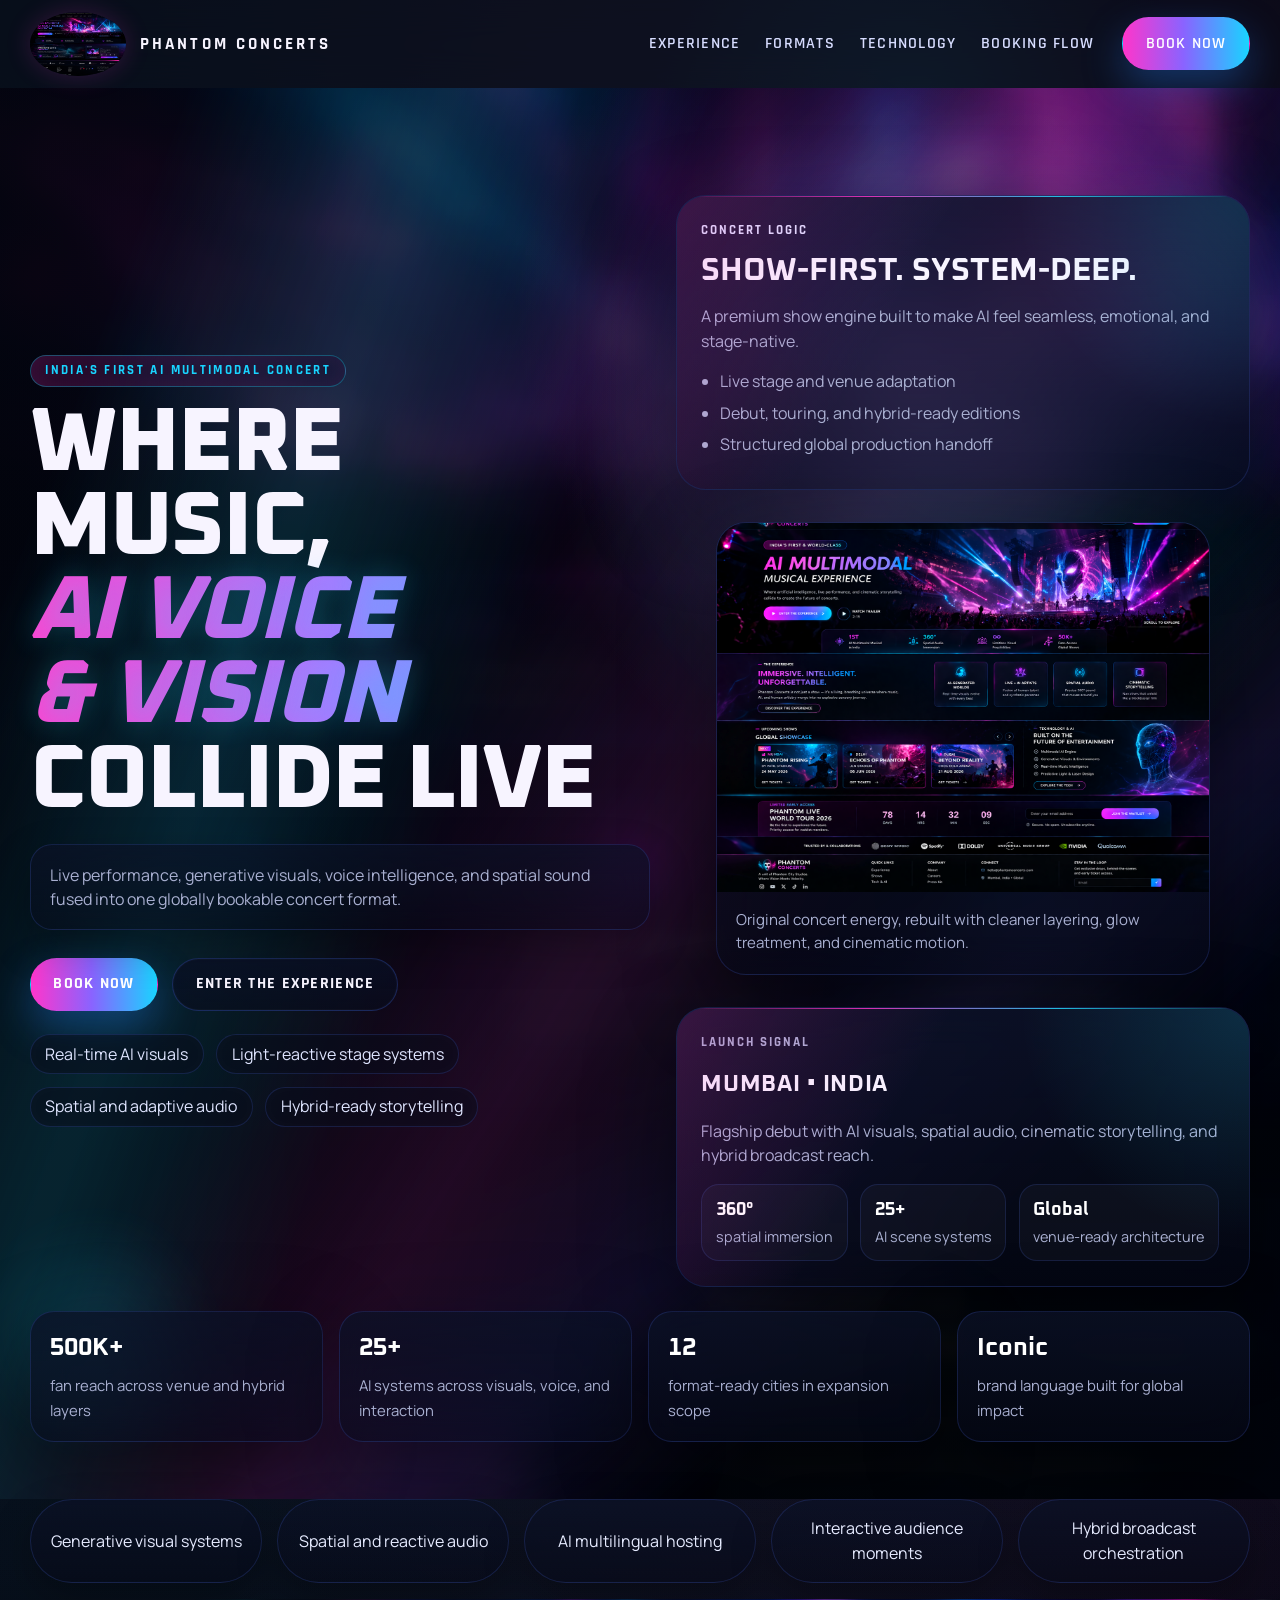
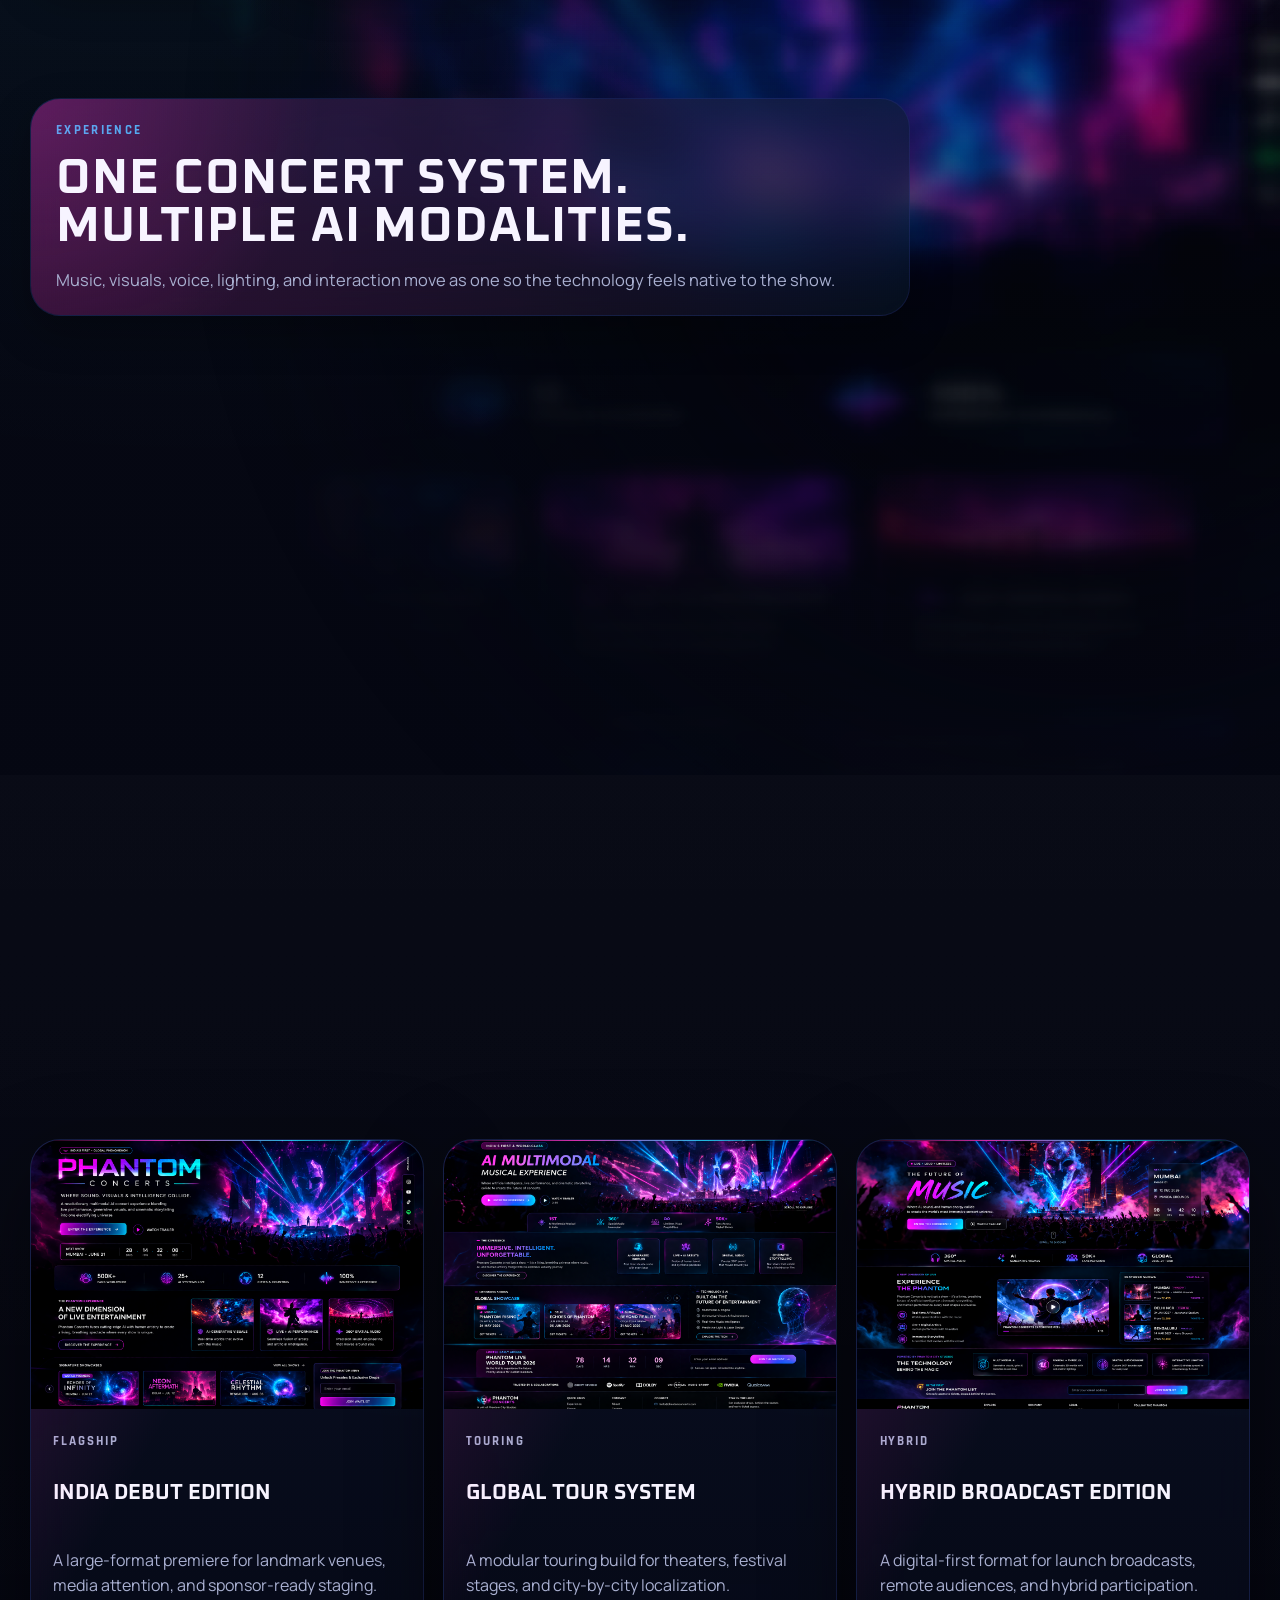
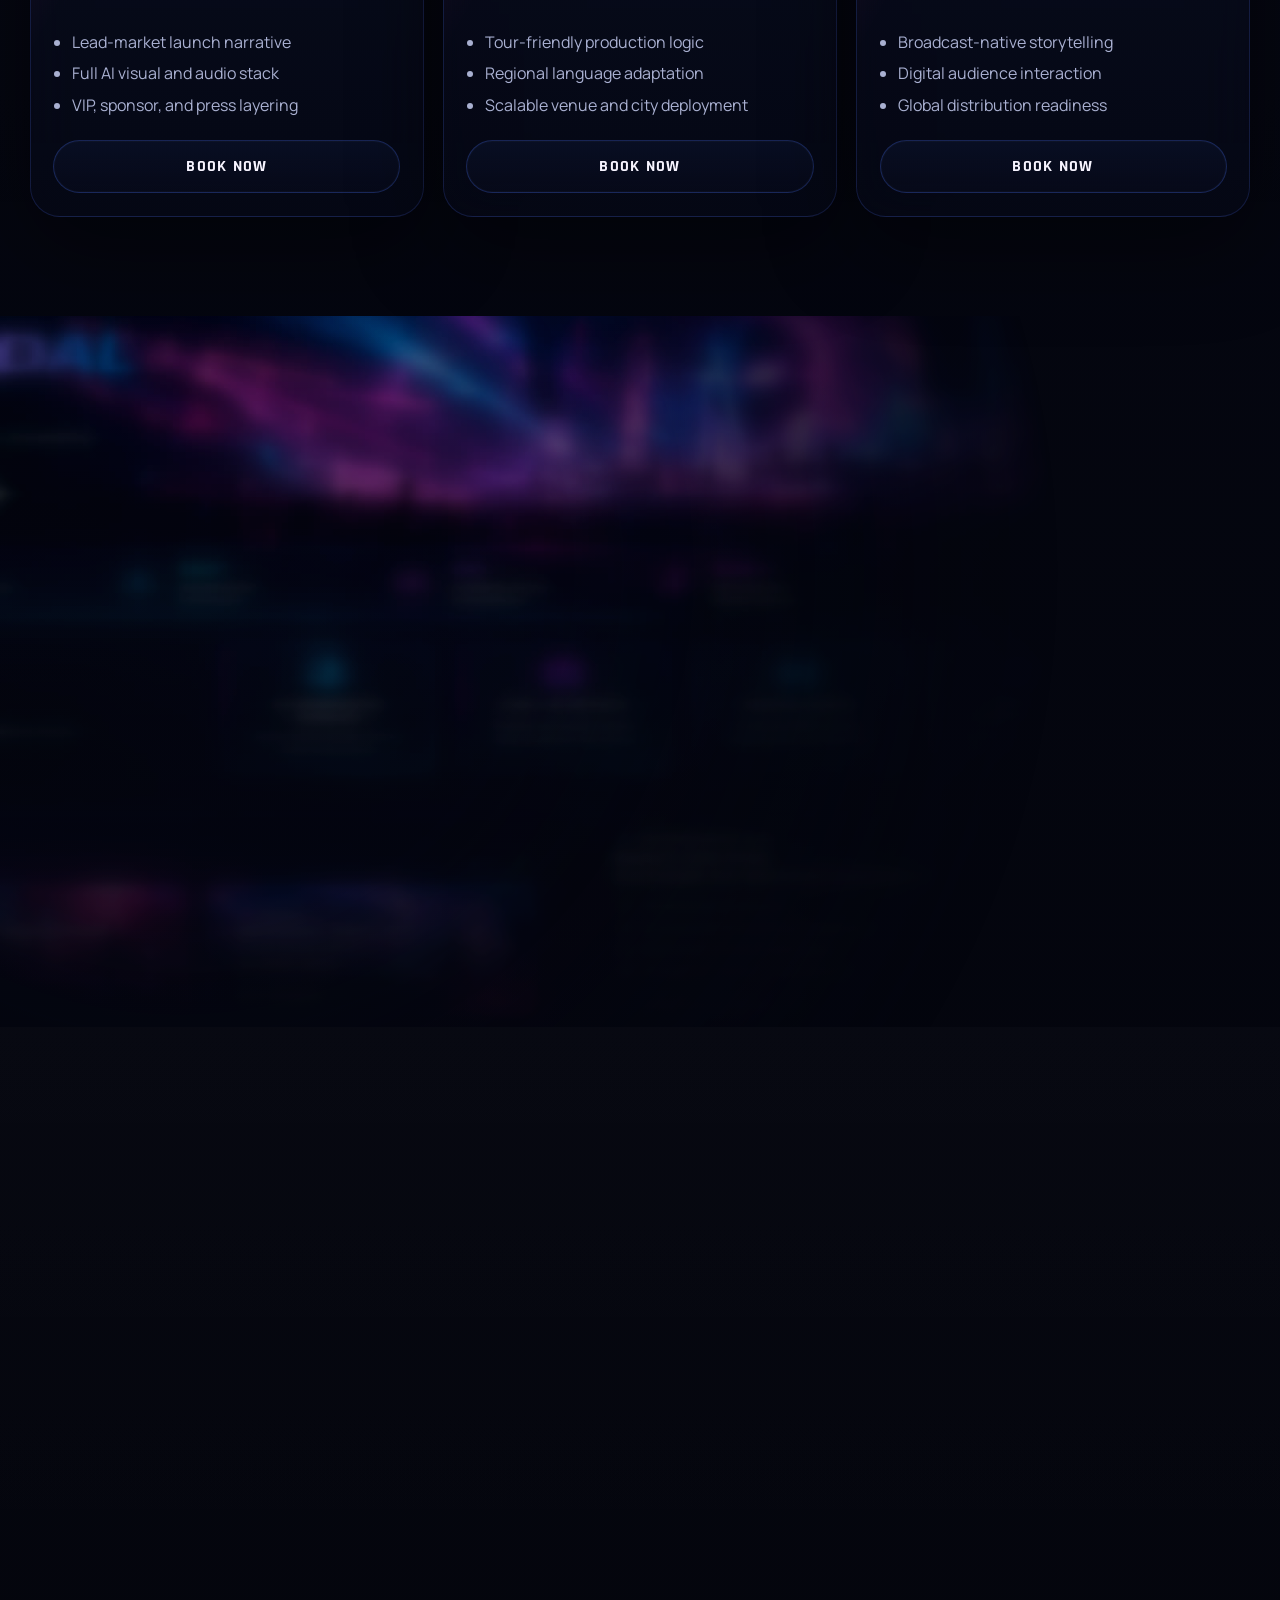
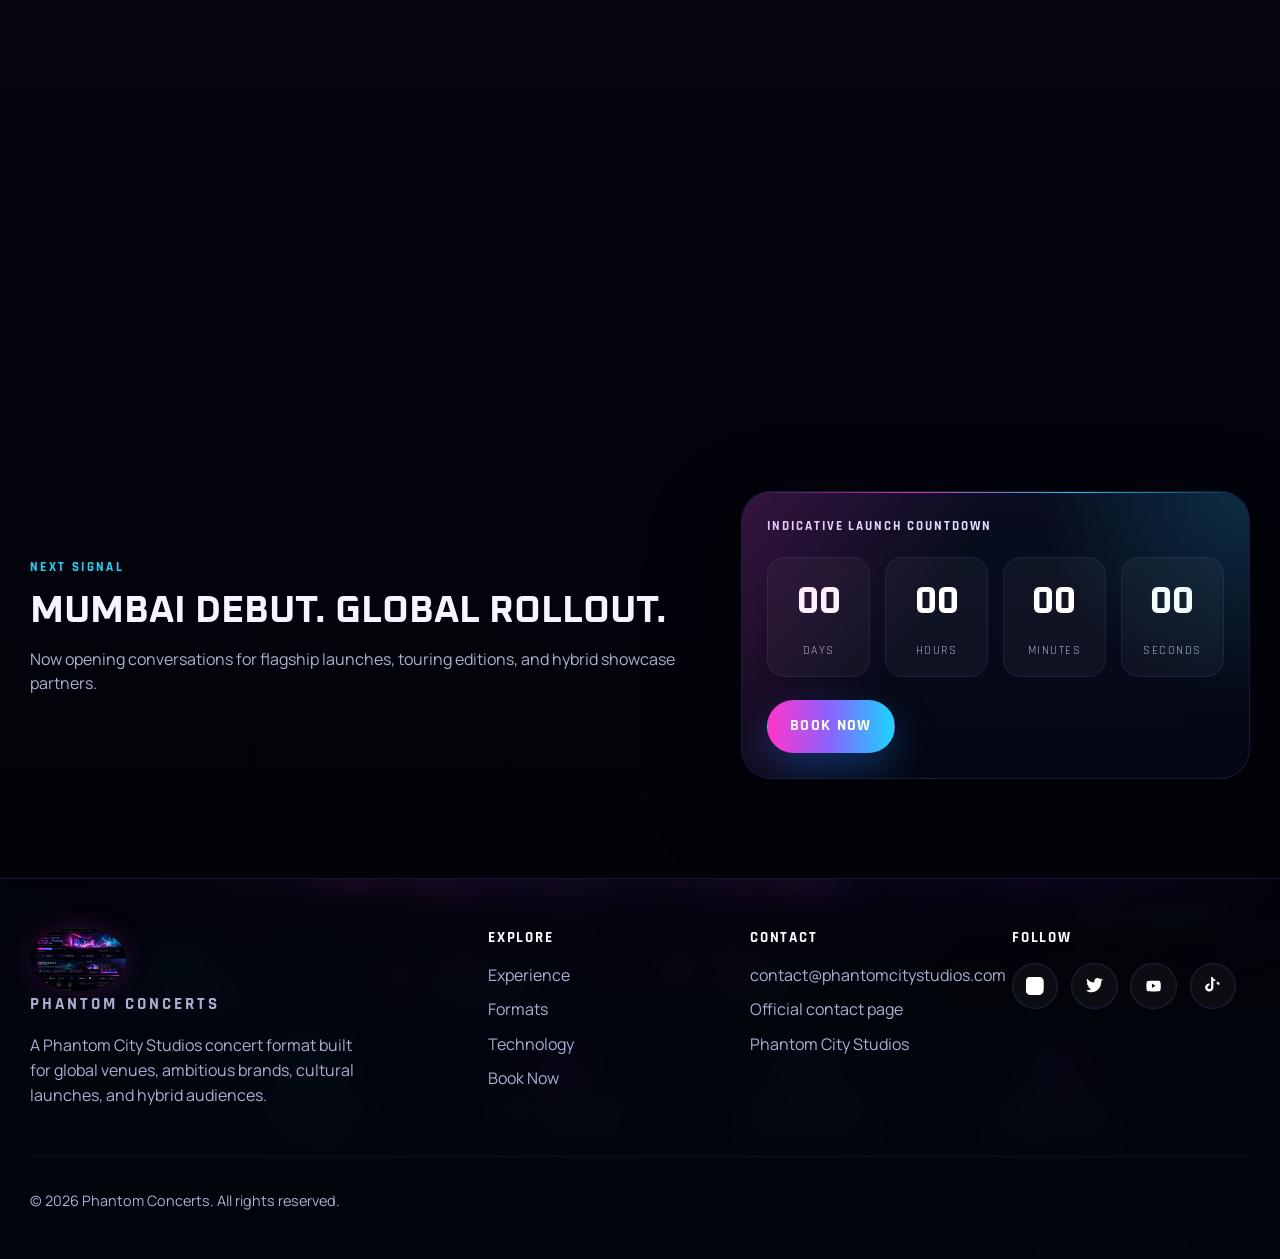
==== index.html @ 1fc1787e "Add files via upload" ====
<!DOCTYPE html>
<html lang="en">
  <head>
    <meta charset="UTF-8" />
    <meta http-equiv="X-UA-Compatible" content="IE=edge" />
    <meta name="viewport" content="width=device-width, initial-scale=1.0" />
    <title>Phantom Concerts | AI Multimodal Concert Experiences</title>
    <meta
      name="description"
      content="Book Phantom Concerts for AI multimodal music experiences that combine live performance, generative visuals, spatial sound, conversational AI, and global-ready production design."
    />
    <meta
      name="keywords"
      content="Phantom Concerts, AI concert, multimodal concert, immersive music experience, live AI performance, Phantom City Studios"
    />
    <meta name="theme-color" content="#070914" />
    <link rel="canonical" href="https://www.phantomconcerts.com/" />
    <meta property="og:type" content="website" />
    <meta property="og:url" content="https://www.phantomconcerts.com/" />
    <meta property="og:title" content="Phantom Concerts | AI Multimodal Concert Experiences" />
    <meta
      property="og:description"
      content="Entertainment-led AI concerts engineered across music, visuals, voice, interactivity, and global production systems."
    />
    <meta property="og:image" content="https://www.phantomconcerts.com/assets/hero-fallback.jpg" />
    <meta property="twitter:card" content="summary_large_image" />
    <meta property="twitter:url" content="https://www.phantomconcerts.com/" />
    <meta property="twitter:title" content="Phantom Concerts | AI Multimodal Concert Experiences" />
    <meta
      property="twitter:description"
      content="Build a Phantom Concert with a premium booking flow designed for venues, festivals, brands, and hybrid audiences."
    />
    <meta property="twitter:image" content="https://www.phantomconcerts.com/assets/hero-fallback.jpg" />
    <link rel="icon" type="image/png" href="assets/favicon.png" />
    <link rel="manifest" href="/manifest.json" />
    <link rel="preconnect" href="https://fonts.googleapis.com" />
    <link rel="preconnect" href="https://fonts.gstatic.com" crossorigin />
    <link
      href="https://fonts.googleapis.com/css2?family=Manrope:wght@400;500;600;700;800&amp;family=Oxanium:wght@400;600;700;800&amp;family=Rajdhani:wght@500;600;700&amp;display=swap"
      rel="stylesheet"
    />
    <link rel="stylesheet" href="styles.css" />
    <script type="application/ld+json">
      {
        "@context": "https://schema.org",
        "@graph": [
          {
            "@type": "Organization",
            "@id": "https://www.phantomconcerts.com/#organization",
            "name": "Phantom Concerts",
            "url": "https://www.phantomconcerts.com/",
            "logo": "https://www.phantomconcerts.com/assets/logo.png",
            "parentOrganization": {
              "@type": "Organization",
              "name": "Phantom City Studios",
              "url": "https://phantomcitystudios.com"
            },
            "contactPoint": {
              "@type": "ContactPoint",
              "contactType": "sales",
              "email": "contact@phantomcitystudios.com",
              "availableLanguage": ["English"]
            }
          },
          {
            "@type": "Service",
            "name": "Phantom Concerts Booking",
            "url": "https://www.phantomconcerts.com/booking.html",
            "provider": {
              "@id": "https://www.phantomconcerts.com/#organization"
            },
            "serviceType": "AI multimodal concert production",
            "areaServed": "Worldwide",
            "description": "Custom AI-powered concert productions combining live music, generative visuals, spatial audio, voice interfaces, audience interaction, and hybrid broadcast layers."
          }
        ]
      }
    </script>
  </head>
  <body class="page-home">
    <header class="site-header" id="site-header">
      <div class="container site-header-inner">
        <a class="brand" href="index.html" aria-label="Phantom Concerts home">
          <img src="assets/logo.png" alt="Phantom Concerts logo" />
          <span>Phantom Concerts</span>
        </a>
        <button class="nav-toggle" type="button" aria-expanded="false" aria-controls="site-nav" aria-label="Toggle navigation">
          <span></span>
          <span></span>
          <span></span>
        </button>
        <nav class="site-nav" id="site-nav" aria-label="Primary">
          <a href="#experience">Experience</a>
          <a href="#formats">Formats</a>
          <a href="#technology">Technology</a>
          <a href="#booking-flow">Booking Flow</a>
          <a href="booking.html" class="button primary nav-cta">Book Now</a>
        </nav>
      </div>
    </header>

    <main>
      <section class="hero-section">
        <div class="hero-backdrop"></div>
        <div class="hero-gridlines"></div>
        <div class="hero-rays"></div>
        <div class="hero-orb hero-orb-a"></div>
        <div class="hero-orb hero-orb-b"></div>
        <div class="container hero-grid">
          <div class="hero-copy" data-reveal>
            <p class="eyebrow eyebrow-pill">India's First AI Multimodal Concert</p>
            <h1 class="display-title">
              <span class="title-line">Where Music, </span>
              <span class="title-line gradient-line">AI Voice &amp; Vision</span>
              <span class="title-line">Collide Live</span>
            </h1>
            <p class="hero-lead">
              Live performance, generative visuals, voice intelligence, and spatial sound fused into one
              globally bookable concert format.
            </p>
            <div class="hero-actions">
              <a href="booking.html" class="button primary">Book Now</a>
              <a href="#experience" class="button secondary">Enter the Experience</a>
            </div>
            <div class="hero-signals" aria-label="Concert capabilities">
              <span class="signal-chip">Real-time AI visuals</span>
              <span class="signal-chip">Light-reactive stage systems</span>
              <span class="signal-chip">Spatial and adaptive audio</span>
              <span class="signal-chip">Hybrid-ready storytelling</span>
            </div>
          </div>

          <div class="hero-stage" data-reveal>
            <article class="spotlight-panel masked-panel">
              <p class="panel-label">Concert Logic</p>
              <h2>Show-first. System-deep.</h2>
              <p>
                A premium show engine built to make AI feel seamless, emotional, and stage-native.
              </p>
              <ul class="panel-list">
                <li>Live stage and venue adaptation</li>
                <li>Debut, touring, and hybrid-ready editions</li>
                <li>Structured global production handoff</li>
              </ul>
            </article>

            <div class="hero-stage-stack">
              <figure class="hero-media-card">
                <img src="assets/show2.jpg" alt="Phantom Concerts signature concert visual system" />
                <figcaption>
                  Original concert energy, rebuilt with cleaner layering, glow treatment, and cinematic
                  motion.
                </figcaption>
              </figure>

              <aside class="hero-next-card masked-panel">
                <p class="panel-label">Launch Signal</p>
                <h3>Mumbai • India</h3>
                <p>Flagship debut with AI visuals, spatial audio, cinematic storytelling, and hybrid broadcast reach.</p>
                <div class="mini-stats">
                  <div class="mini-stat">
                    <strong>360°</strong>
                    <span>spatial immersion</span>
                  </div>
                  <div class="mini-stat">
                    <strong>25+</strong>
                    <span>AI scene systems</span>
                  </div>
                  <div class="mini-stat">
                    <strong>Global</strong>
                    <span>venue-ready architecture</span>
                  </div>
                </div>
              </aside>
            </div>
          </div>
        </div>

        <div class="container hero-metric-band" data-reveal>
          <article class="metric-card">
            <strong>500K+</strong>
            <span>fan reach across venue and hybrid layers</span>
          </article>
          <article class="metric-card">
            <strong>25+</strong>
            <span>AI systems across visuals, voice, and interaction</span>
          </article>
          <article class="metric-card">
            <strong>12</strong>
            <span>format-ready cities in expansion scope</span>
          </article>
          <article class="metric-card">
            <strong>Iconic</strong>
            <span>brand language built for global impact</span>
          </article>
        </div>
      </section>

      <section class="signal-band" aria-label="Core capabilities">
        <div class="container signal-band-inner">
          <span>Generative visual systems</span>
          <span>Spatial and reactive audio</span>
          <span>AI multilingual hosting</span>
          <span>Interactive audience moments</span>
          <span>Hybrid broadcast orchestration</span>
        </div>
      </section>

      <section class="section" id="experience">
        <div class="container">
          <div class="section-heading" data-reveal>
            <p class="eyebrow">Experience</p>
            <h2>One concert system. Multiple AI modalities.</h2>
            <p>
              Music, visuals, voice, lighting, and interaction move as one so the technology feels native
              to the show.
            </p>
          </div>

          <div class="feature-grid">
            <article class="feature-card" data-reveal>
              <div class="feature-icon" aria-hidden="true">01</div>
              <h3>Multimodal Performance Engine</h3>
              <p>
                Music, motion, spoken interaction, visuals, and live cues operate as one performance
                system rather than disconnected effects.
              </p>
            </article>
            <article class="feature-card" data-reveal>
              <div class="feature-icon" aria-hidden="true">02</div>
              <h3>Responsive Visual Worlds</h3>
              <p>
                Generative scenes, camera layers, and lighting palettes evolve with tempo, mood, and
                narrative beats in real time.
              </p>
            </article>
            <article class="feature-card" data-reveal>
              <div class="feature-icon" aria-hidden="true">03</div>
              <h3>Audience Intelligence</h3>
              <p>
                Multilingual voice moments, reactive prompts, and participation mechanics create a more
                intimate connection with live and remote audiences.
              </p>
            </article>
            <article class="feature-card" data-reveal>
              <div class="feature-icon" aria-hidden="true">04</div>
              <h3>Global Delivery Design</h3>
              <p>
                The format is shaped for launch nights, touring runs, brand activations, hybrid streams,
                and venue-specific adaptation.
              </p>
            </article>
          </div>
        </div>
      </section>

      <section class="section section-tinted" id="formats">
        <div class="container">
          <div class="section-heading" data-reveal>
            <p class="eyebrow">Formats</p>
            <h2>Choose the format. Scale the impact.</h2>
            <p>
              Every format opens into a tailored booking build with the right scope, modules, and planning
              defaults.
            </p>
          </div>

          <div class="format-grid">
            <article class="format-card" data-reveal>
              <img src="assets/show1.jpg" alt="India debut concert format" />
              <div class="format-content">
                <p class="format-meta">Flagship</p>
                <h3>India Debut Edition</h3>
                <p>
                  A large-format premiere for landmark venues, media attention, and sponsor-ready staging.
                </p>
                <ul class="card-points">
                  <li>Lead-market launch narrative</li>
                  <li>Full AI visual and audio stack</li>
                  <li>VIP, sponsor, and press layering</li>
                </ul>
                <a
                  href="booking.html?experience=flagship-arena&amp;region=asia-pacific&amp;audience=5000-15000&amp;modules=visual-worlds,spatial-audio,live-broadcast"
                  class="button secondary"
                  >Book Now</a
                >
              </div>
            </article>

            <article class="format-card" data-reveal>
              <img src="assets/show2.jpg" alt="Global touring concert format" />
              <div class="format-content">
                <p class="format-meta">Touring</p>
                <h3>Global Tour System</h3>
                <p>
                  A modular touring build for theaters, festival stages, and city-by-city localization.
                </p>
                <ul class="card-points">
                  <li>Tour-friendly production logic</li>
                  <li>Regional language adaptation</li>
                  <li>Scalable venue and city deployment</li>
                </ul>
                <a
                  href="booking.html?experience=touring-theater&amp;region=multi-city-global&amp;audience=1000-5000&amp;language=multilingual&amp;modules=visual-worlds,ai-host,audience-interaction"
                  class="button secondary"
                  >Book Now</a
                >
              </div>
            </article>

            <article class="format-card" data-reveal>
              <img src="assets/show3.jpg" alt="Hybrid and virtual concert format" />
              <div class="format-content">
                <p class="format-meta">Hybrid</p>
                <h3>Hybrid Broadcast Edition</h3>
                <p>
                  A digital-first format for launch broadcasts, remote audiences, and hybrid participation.
                </p>
                <ul class="card-points">
                  <li>Broadcast-native storytelling</li>
                  <li>Digital audience interaction</li>
                  <li>Global distribution readiness</li>
                </ul>
                <a
                  href="booking.html?experience=hybrid-broadcast&amp;region=north-america&amp;audience=up-to-1000&amp;modules=live-broadcast,ai-host,audience-interaction"
                  class="button secondary"
                  >Book Now</a
                >
              </div>
            </article>
          </div>
        </div>
      </section>

      <section class="section" id="technology">
        <div class="container">
          <div class="section-heading" data-reveal>
            <p class="eyebrow">Technology</p>
            <h2>Built for spectacle. Engineered for delivery.</h2>
            <p>
              Visuals, spatial audio, voice, and broadcast control run inside one coordinated show stack.
            </p>
          </div>

          <div class="tech-grid">
            <article class="tech-card" data-reveal>
              <h3>Generative Visual Layer</h3>
              <p>
                Image and motion systems create scene evolution, reactive moments, and visual transitions
                that stay musically coherent in real time.
              </p>
            </article>
            <article class="tech-card" data-reveal>
              <h3>Spatial Audio Direction</h3>
              <p>
                Sound is treated as architecture, placing impact, intimacy, and momentum with deliberate
                control across the venue.
              </p>
            </article>
            <article class="tech-card" data-reveal>
              <h3>Voice and Language Systems</h3>
              <p>
                AI voice layers support multilingual hosting, narrative transitions, and interactive
                moments without breaking the concert tone.
              </p>
            </article>
            <article class="tech-card" data-reveal>
              <h3>Hybrid Broadcast Control</h3>
              <p>
                Streaming, camera logic, digital audience scenes, and remote storytelling can be added as a
                first-class part of the show.
              </p>
            </article>
          </div>
        </div>
      </section>

      <section class="section section-tinted" id="booking-flow">
        <div class="container">
          <div class="section-heading" data-reveal>
            <p class="eyebrow">Booking Flow</p>
            <h2>A real build-and-brief booking flow.</h2>
            <p>
              Configure the concert, generate a scoped brief, and route it into official intake.
            </p>
          </div>

          <div class="flow-grid">
            <article class="flow-card" data-reveal>
              <span>01</span>
              <h3>Configure the concert</h3>
              <p>Select format, audience scale, AI layers, language, region, and operational modules.</p>
            </article>
            <article class="flow-card" data-reveal>
              <span>02</span>
              <h3>Generate a structured brief</h3>
              <p>The configurator produces a clean scope summary with investment guidance and deliverables.</p>
            </article>
            <article class="flow-card" data-reveal>
              <span>03</span>
              <h3>Route through official intake</h3>
              <p>Send the brief by email and continue directly to Phantom City Studios for formal discovery.</p>
            </article>
            <article class="flow-card" data-reveal>
              <span>04</span>
              <h3>Align venue and commerce ops</h3>
              <p>Ticketing, payment, and venue-side systems are then set around the actual event stack.</p>
            </article>
          </div>

          <div class="cta-band" data-reveal>
            <div>
              <p class="eyebrow">Build Your Brief</p>
              <h3>Build the concert like a flagship machine.</h3>
              <p>
                Set the format, review the scope, and hand it off cleanly.
              </p>
            </div>
            <a href="booking.html" class="button primary">Book Now</a>
          </div>
        </div>
      </section>

      <section class="section launch-window">
        <div class="container launch-grid">
          <div class="launch-copy" data-reveal>
            <p class="eyebrow">Next Signal</p>
            <h2>Mumbai debut. Global rollout.</h2>
            <p>
              Now opening conversations for flagship launches, touring editions, and hybrid showcase partners.
            </p>
          </div>
          <div class="countdown-card" data-reveal>
            <p class="panel-label">Indicative launch countdown</p>
            <div class="countdown" data-countdown-target="2026-09-12T20:00:00+05:30" aria-live="polite">
              <div class="countdown-item">
                <span data-countdown-value="days">00</span>
                <small>Days</small>
              </div>
              <div class="countdown-item">
                <span data-countdown-value="hours">00</span>
                <small>Hours</small>
              </div>
              <div class="countdown-item">
                <span data-countdown-value="minutes">00</span>
                <small>Minutes</small>
              </div>
              <div class="countdown-item">
                <span data-countdown-value="seconds">00</span>
                <small>Seconds</small>
              </div>
            </div>
            <a href="booking.html?experience=flagship-arena" class="button primary">Book Now</a>
          </div>
        </div>
      </section>
    </main>

    <footer class="site-footer">
      <div class="container footer-grid">
        <div>
          <a class="brand brand-footer" href="index.html">
            <img src="assets/logo.png" alt="Phantom Concerts logo" />
            <span>Phantom Concerts</span>
          </a>
          <p class="footer-copy">
            A Phantom City Studios concert format built for global venues, ambitious brands, cultural
            launches, and hybrid audiences.
          </p>
        </div>

        <div>
          <p class="footer-title">Explore</p>
          <a href="#experience">Experience</a>
          <a href="#formats">Formats</a>
          <a href="#technology">Technology</a>
          <a href="booking.html">Book Now</a>
        </div>

        <div>
          <p class="footer-title">Contact</p>
          <a href="mailto:contact@phantomcitystudios.com">contact@phantomcitystudios.com</a>
          <a href="https://phantomcitystudios.com/contact" target="_blank" rel="noreferrer"
            >Official contact page</a
          >
          <a href="https://phantomcitystudios.com" target="_blank" rel="noreferrer">Phantom City Studios</a>
        </div>

        <div>
          <p class="footer-title">Follow</p>
          <div class="social-links">
            <a href="https://www.instagram.com/phantomconcerts" aria-label="Instagram">
              <img src="assets/instagram.svg" alt="Instagram" />
            </a>
            <a href="https://twitter.com/phantomconcerts" aria-label="Twitter">
              <img src="assets/twitter.svg" alt="Twitter" />
            </a>
            <a href="https://youtube.com/@phantomconcerts" aria-label="YouTube">
              <img src="assets/youtube.svg" alt="YouTube" />
            </a>
            <a href="https://www.tiktok.com/@phantomconcerts" aria-label="TikTok">
              <img src="assets/tiktok.svg" alt="TikTok" />
            </a>
          </div>
        </div>
      </div>

      <div class="container footer-bottom">
        <p>© <span data-current-year>2026</span> Phantom Concerts. All rights reserved.</p>
      </div>
    </footer>

    <script src="main.js"></script>
  </body>
</html>
---- styles.css ----
:root {
  --bg: #050712;
  --bg-soft: #090d1d;
  --bg-deep: #020309;
  --panel: rgba(8, 12, 28, 0.72);
  --panel-strong: rgba(11, 17, 38, 0.92);
  --panel-soft: rgba(255, 255, 255, 0.04);
  --line: rgba(72, 127, 255, 0.22);
  --line-strong: rgba(36, 216, 255, 0.54);
  --line-pink: rgba(255, 65, 214, 0.42);
  --text: #f7f4ff;
  --muted: #a9b0d1;
  --pink: #ff35cb;
  --pink-strong: #ff1fd0;
  --violet: #8a63ff;
  --cyan: #19d4ff;
  --cyan-strong: #00b8ff;
  --shadow: 0 30px 90px rgba(0, 0, 0, 0.45);
  --shadow-soft: 0 16px 42px rgba(0, 0, 0, 0.28);
  --radius-lg: 30px;
  --radius-md: 22px;
  --radius-sm: 16px;
  --content-width: 1220px;
  --transition: 220ms ease;
  --pointer-x: 72%;
  --pointer-y: 12%;
}

*,
*::before,
*::after {
  box-sizing: border-box;
}

html {
  scroll-behavior: smooth;
}

body {
  margin: 0;
  min-width: 320px;
  font-family: "Manrope", sans-serif;
  color: var(--text);
  background:
    radial-gradient(circle at 16% 8%, rgba(36, 216, 255, 0.12), transparent 28%),
    radial-gradient(circle at 86% 10%, rgba(255, 53, 203, 0.12), transparent 24%),
    linear-gradient(180deg, #070914 0%, #050712 42%, #020309 100%);
  line-height: 1.55;
  overflow-x: hidden;
  position: relative;
}

body::before,
body::after {
  content: "";
  position: fixed;
  inset: 0;
  pointer-events: none;
  z-index: -2;
}

body::before {
  background:
    radial-gradient(circle at var(--pointer-x) var(--pointer-y), rgba(36, 216, 255, 0.15), transparent 22%),
    radial-gradient(circle at calc(var(--pointer-x) - 18%) calc(var(--pointer-y) + 24%), rgba(255, 53, 203, 0.11), transparent 20%);
  transition: background-position 160ms linear;
}

body::after {
  background:
    linear-gradient(120deg, transparent 25%, rgba(36, 216, 255, 0.06) 42%, transparent 58%),
    linear-gradient(-125deg, transparent 18%, rgba(255, 53, 203, 0.05) 40%, transparent 60%);
  opacity: 0.45;
  mix-blend-mode: screen;
}

img {
  display: block;
  max-width: 100%;
  height: auto;
}

a {
  color: inherit;
  text-decoration: none;
}

button,
input,
select,
textarea {
  font: inherit;
}

button {
  cursor: pointer;
}

.container {
  width: min(calc(100% - 2rem), var(--content-width));
  margin: 0 auto;
}

.eyebrow,
.panel-label,
.format-meta,
.button,
.site-nav a,
.footer-title,
.field-label span,
.config-group legend,
.summary-chip,
.option-topline,
.countdown-item small {
  font-family: "Rajdhani", sans-serif;
}

.eyebrow {
  margin: 0 0 0.9rem;
  color: var(--cyan);
  text-transform: uppercase;
  letter-spacing: 0.18em;
  font-size: 0.82rem;
  font-weight: 700;
}

.eyebrow-pill {
  display: inline-flex;
  align-items: center;
  min-height: 2rem;
  padding: 0.28rem 0.9rem;
  border: 1px solid rgba(36, 216, 255, 0.32);
  border-radius: 999px;
  background: linear-gradient(90deg, rgba(255, 53, 203, 0.14), rgba(12, 18, 43, 0.58));
  box-shadow: inset 0 0 24px rgba(255, 53, 203, 0.1);
}

.panel-label,
.format-meta {
  margin: 0 0 0.85rem;
  color: #dde2ff;
  font-size: 0.82rem;
  font-weight: 700;
  letter-spacing: 0.15em;
  text-transform: uppercase;
}

.section {
  position: relative;
  isolation: isolate;
  padding: 6.2rem 0;
}

.section::before {
  content: "";
  position: absolute;
  inset: 0;
  pointer-events: none;
  opacity: 0;
  transition: opacity var(--transition);
  z-index: -1;
}

#experience::before {
  opacity: 0.68;
  background:
    linear-gradient(180deg, rgba(5, 7, 18, 0.16), rgba(5, 7, 18, 0.9)),
    url("assets/ambient/experience-aura.jpg") center/cover no-repeat;
  -webkit-mask-image: radial-gradient(circle at 85% 18%, black 0%, black 28%, transparent 72%);
  mask-image: radial-gradient(circle at 85% 18%, black 0%, black 28%, transparent 72%);
}

#technology::before {
  opacity: 0.72;
  background:
    linear-gradient(180deg, rgba(5, 7, 18, 0.24), rgba(5, 7, 18, 0.92)),
    url("assets/ambient/technology-aura.jpg") center/cover no-repeat;
  -webkit-mask-image: radial-gradient(circle at 14% 36%, black 0%, black 30%, transparent 74%);
  mask-image: radial-gradient(circle at 14% 36%, black 0%, black 30%, transparent 74%);
}

.section-tinted {
  background: linear-gradient(180deg, rgba(255, 255, 255, 0.02), rgba(255, 255, 255, 0));
}

.section-heading {
  position: relative;
  max-width: 880px;
  margin-bottom: 2.9rem;
  padding: 1.4rem 1.55rem;
  border: 1px solid rgba(84, 117, 255, 0.16);
  border-radius: var(--radius-lg);
  background: linear-gradient(180deg, rgba(12, 18, 43, 0.68), rgba(7, 11, 26, 0.38));
  backdrop-filter: blur(22px);
  box-shadow: var(--shadow-soft);
  overflow: hidden;
}

.section-heading::before {
  content: "";
  position: absolute;
  inset: 0;
  background:
    radial-gradient(circle at 0% 0%, rgba(255, 53, 203, 0.22), transparent 32%),
    linear-gradient(90deg, rgba(255, 53, 203, 0.16), rgba(36, 216, 255, 0.04));
  pointer-events: none;
}

.section-heading h2,
.display-title,
.spotlight-panel h2,
.hero-next-card h3,
.feature-card h3,
.format-content h3,
.tech-card h3,
.flow-card h3,
.cta-band h3,
.launch-copy h2,
.builder-card h2,
.summary-card h2,
.booking-note-banner h2 {
  font-family: "Oxanium", sans-serif;
}

.section-heading h2 {
  position: relative;
  margin: 0 0 1rem;
  text-transform: uppercase;
  letter-spacing: 0.02em;
  font-size: clamp(2rem, 3.8vw, 3.55rem);
  line-height: 0.98;
}

.section-heading p:last-child {
  position: relative;
  margin: 0;
  color: var(--muted);
  font-size: 1.03rem;
}

.display-title {
  margin: 0;
  font-size: clamp(3.2rem, 7vw, 6.15rem);
  font-weight: 800;
  line-height: 0.94;
  letter-spacing: -0.02em;
  text-transform: uppercase;
  text-wrap: balance;
  overflow: visible;
}

.title-line {
  display: block;
  padding-right: 0.14em;
}

.gradient-line {
  background: linear-gradient(90deg, #ff42d2 2%, #ae75ff 48%, #19d4ff 100%);
  -webkit-background-clip: text;
  background-clip: text;
  color: transparent;
  font-style: italic;
  text-shadow: 0 0 28px rgba(36, 216, 255, 0.24);
}

.button {
  display: inline-flex;
  align-items: center;
  justify-content: center;
  gap: 0.5rem;
  min-height: 3.15rem;
  padding: 0.82rem 1.4rem;
  border: 1px solid transparent;
  border-radius: 999px;
  font-size: 1rem;
  font-weight: 700;
  letter-spacing: 0.08em;
  text-transform: uppercase;
  transition:
    transform var(--transition),
    border-color var(--transition),
    box-shadow var(--transition),
    background var(--transition),
    color var(--transition);
}

.button:hover,
.button:focus-visible {
  transform: translateY(-1px);
}

.button:focus-visible,
.nav-toggle:focus-visible,
.summary-action.text-link-button:focus-visible,
.field:focus-visible,
.option-card input:focus-visible + .option-shell,
.contact-link:focus-visible,
.site-nav a:focus-visible {
  outline: 2px solid var(--cyan);
  outline-offset: 3px;
}

.button.primary {
  color: #fff;
  background: linear-gradient(90deg, var(--pink) 0%, var(--violet) 48%, var(--cyan) 100%);
  box-shadow: 0 16px 40px rgba(34, 133, 255, 0.34);
}

.button.primary:hover,
.button.primary:focus-visible {
  box-shadow: 0 22px 54px rgba(34, 133, 255, 0.4);
}

.button.secondary,
.button.ghost {
  color: var(--text);
  background: linear-gradient(180deg, rgba(10, 16, 38, 0.82), rgba(8, 12, 28, 0.64));
  border-color: rgba(76, 116, 255, 0.26);
  box-shadow: inset 0 0 0 1px rgba(255, 255, 255, 0.02);
}

.button.secondary:hover,
.button.ghost:hover,
.button.secondary:focus-visible,
.button.ghost:focus-visible {
  border-color: rgba(36, 216, 255, 0.42);
}

.text-link,
.contact-link,
.summary-action.text-link-button {
  color: var(--cyan);
  font-weight: 700;
}

.summary-action.text-link-button {
  padding: 0;
  border: 0;
  background: transparent;
}

.site-header {
  position: sticky;
  top: 0;
  z-index: 30;
  backdrop-filter: blur(18px);
  background: rgba(5, 7, 18, 0.6);
  border-bottom: 1px solid transparent;
  transition:
    background var(--transition),
    border-color var(--transition),
    box-shadow var(--transition);
}

.site-header.is-scrolled {
  background: rgba(5, 7, 18, 0.92);
  border-color: rgba(84, 117, 255, 0.18);
  box-shadow: 0 18px 36px rgba(0, 0, 0, 0.18);
}

.site-header-inner {
  display: flex;
  align-items: center;
  justify-content: space-between;
  gap: 1.5rem;
  min-height: 5.45rem;
}

.brand {
  display: inline-flex;
  align-items: center;
  gap: 0.9rem;
}

.brand img {
  width: 6rem;
  height: 4rem;
  object-fit: fill;
  border-radius: 50%;
  box-shadow: 0 0 26px rgba(255, 53, 203, 0.18);
}

.brand span {
  font-family: "Rajdhani", sans-serif;
  font-size: 1.05rem;
  font-weight: 700;
  text-transform: uppercase;
  letter-spacing: 0.18em;
}

.site-nav {
  display: flex;
  align-items: center;
  gap: 1.55rem;
}

.site-nav a {
  color: #d7ddff;
  font-size: 0.98rem;
  font-weight: 600;
  letter-spacing: 0.08em;
  text-transform: uppercase;
  transition: color var(--transition), text-shadow var(--transition);
}

.site-nav a:hover {
  color: #fff;
  text-shadow: 0 0 18px rgba(36, 216, 255, 0.35);
}

.nav-cta {
  margin-left: 0.2rem;
}

.nav-toggle {
  display: none;
  align-items: center;
  justify-content: center;
  flex-direction: column;
  gap: 0.26rem;
  width: 2.9rem;
  height: 2.9rem;
  border: 1px solid rgba(84, 117, 255, 0.24);
  border-radius: 50%;
  background: rgba(11, 17, 38, 0.68);
  color: var(--text);
}

.nav-toggle span {
  width: 1rem;
  height: 2px;
  border-radius: 999px;
  background: currentColor;
  transition: transform var(--transition), opacity var(--transition);
}

.nav-toggle.is-open span:nth-child(1) {
  transform: translateY(6px) rotate(45deg);
}

.nav-toggle.is-open span:nth-child(2) {
  opacity: 0;
}

.nav-toggle.is-open span:nth-child(3) {
  transform: translateY(-6px) rotate(-45deg);
}

.hero-section,
.booking-hero {
  position: relative;
  overflow: hidden;
  isolation: isolate;
}

.hero-section {
  padding: 6.7rem 0 3.6rem;
}

.booking-hero {
  padding: 5.8rem 0 2.35rem;
}

.hero-backdrop,
.hero-gridlines,
.hero-rays {
  position: absolute;
  inset: 0;
  pointer-events: none;
}

.hero-backdrop {
  z-index: -4;
  background:
    linear-gradient(90deg, rgba(4, 6, 16, 0.96) 0%, rgba(4, 6, 16, 0.7) 38%, rgba(4, 6, 16, 0.46) 100%),
    url("assets/ambient/hero-aura.jpg") center/cover no-repeat;
  filter: saturate(1.2) brightness(0.82);
  transform: scale(1.06);
}

.booking-backdrop {
  background:
    linear-gradient(90deg, rgba(4, 6, 16, 0.92) 0%, rgba(4, 6, 16, 0.68) 42%, rgba(4, 6, 16, 0.48) 100%),
    url("assets/ambient/booking-aura.jpg") center/cover no-repeat;
}

.hero-backdrop::after,
.booking-backdrop::after {
  content: "";
  position: absolute;
  inset: 0;
  background:
    radial-gradient(circle at 72% 28%, rgba(36, 216, 255, 0.23), transparent 26%),
    radial-gradient(circle at 68% 18%, rgba(255, 53, 203, 0.24), transparent 24%),
    linear-gradient(180deg, rgba(2, 4, 10, 0.14), rgba(2, 4, 10, 0.72));
}

.hero-gridlines {
  z-index: -3;
  background-image:
    linear-gradient(rgba(255, 255, 255, 0.04) 1px, transparent 1px),
    linear-gradient(90deg, rgba(255, 255, 255, 0.04) 1px, transparent 1px);
  background-size: 120px 120px;
  opacity: 0.13;
  -webkit-mask-image: linear-gradient(180deg, rgba(0, 0, 0, 0.7), transparent 88%);
  mask-image: linear-gradient(180deg, rgba(0, 0, 0, 0.7), transparent 88%);
}

.hero-rays {
  z-index: -2;
  mix-blend-mode: screen;
}

.hero-rays::before,
.hero-rays::after {
  content: "";
  position: absolute;
  inset: -12%;
  opacity: 0.7;
}

.hero-rays::before {
  background:
    linear-gradient(110deg, transparent 18%, rgba(36, 216, 255, 0.22) 30%, transparent 42%),
    linear-gradient(122deg, transparent 40%, rgba(255, 53, 203, 0.18) 52%, transparent 62%),
    linear-gradient(138deg, transparent 58%, rgba(117, 84, 255, 0.18) 66%, transparent 74%);
  filter: blur(10px);
  animation: raySweep 16s linear infinite alternate;
}

.hero-rays::after {
  background:
    radial-gradient(circle at 72% 28%, rgba(36, 216, 255, 0.12), transparent 24%),
    radial-gradient(circle at 75% 18%, rgba(255, 53, 203, 0.14), transparent 18%);
  filter: blur(48px);
  animation: auraPulse 10s ease-in-out infinite;
}

.hero-orb {
  position: absolute;
  border-radius: 50%;
  filter: blur(18px);
  opacity: 0.85;
  pointer-events: none;
  z-index: -1;
}

.hero-orb-a {
  width: 18rem;
  height: 18rem;
  top: 4.2rem;
  right: -2rem;
  background: radial-gradient(circle, rgba(255, 53, 203, 0.24), transparent 65%);
}

.hero-orb-b {
  width: 16rem;
  height: 16rem;
  bottom: 2.4rem;
  left: -2rem;
  background: radial-gradient(circle, rgba(36, 216, 255, 0.2), transparent 65%);
}

.hero-grid,
.booking-hero-grid,
.launch-grid,
.booking-shell,
.footer-grid,
.cta-band {
  display: grid;
  gap: 1.45rem;
}

.hero-grid {
  position: relative;
  grid-template-columns: minmax(0, 1.04fr) minmax(0, 0.96fr);
  align-items: center;
}

.booking-hero-grid {
  position: relative;
  grid-template-columns: minmax(0, 1fr) minmax(20rem, 0.76fr);
  align-items: center;
}

.hero-copy,
.booking-hero-copy {
  position: relative;
  z-index: 1;
}

.hero-copy {
  max-width: 48rem;
}

.booking-display-title {
  max-width: 12ch;
}

.hero-lead,
.booking-hero-copy p:last-of-type {
  max-width: 62ch;
  margin: 1.35rem 0 0;
  padding: 1.08rem 1.18rem;
  border: 1px solid rgba(84, 117, 255, 0.18);
  border-radius: 22px;
  background: linear-gradient(180deg, rgba(11, 17, 38, 0.68), rgba(6, 9, 24, 0.46));
  backdrop-filter: blur(18px);
  color: var(--muted);
  box-shadow: var(--shadow-soft);
}

.hero-actions,
.summary-actions {
  display: flex;
  flex-wrap: wrap;
  gap: 0.9rem;
  margin-top: 1.7rem;
}

.hero-signals,
.summary-chips,
.summary-link-row,
.mini-stats {
  display: flex;
  flex-wrap: wrap;
  gap: 0.78rem;
}

.hero-signals {
  margin-top: 1.45rem;
}

.signal-chip,
.summary-chip {
  display: inline-flex;
  align-items: center;
  min-height: 2.25rem;
  padding: 0.42rem 0.9rem;
  border: 1px solid rgba(84, 117, 255, 0.18);
  border-radius: 999px;
  background: rgba(9, 12, 27, 0.54);
  color: #dfe5ff;
  box-shadow: inset 0 0 18px rgba(255, 255, 255, 0.02);
}

.hero-stage {
  display: grid;
  gap: 1rem;
}

.hero-stage-stack {
  display: grid;
  gap: 1rem;
}

.masked-panel,
.spotlight-panel,
.hero-media-card,
.hero-next-card,
.metric-card,
.feature-card,
.format-card,
.tech-card,
.flow-card,
.countdown-card,
.builder-card,
.summary-card,
.booking-note-banner,
.booking-hero-note {
  position: relative;
  overflow: hidden;
  border: 1px solid rgba(84, 117, 255, 0.18);
  background: linear-gradient(180deg, rgba(11, 17, 38, 0.78), rgba(6, 9, 24, 0.58));
  backdrop-filter: blur(24px);
  box-shadow: var(--shadow);
}

.masked-panel::before,
.feature-card::before,
.format-card::before,
.tech-card::before,
.flow-card::before,
.builder-card::before,
.summary-card::before,
.booking-note-banner::before,
.booking-hero-note::before,
.countdown-card::before {
  content: "";
  position: absolute;
  inset: 0;
  background:
    linear-gradient(120deg, rgba(255, 53, 203, 0.18), transparent 38%),
    radial-gradient(circle at 100% 0%, rgba(36, 216, 255, 0.16), transparent 36%);
  pointer-events: none;
}

.masked-panel::after,
.feature-card::after,
.format-card::after,
.tech-card::after,
.flow-card::after,
.builder-card::after,
.summary-card::after,
.booking-note-banner::after,
.booking-hero-note::after,
.countdown-card::after {
  content: "";
  position: absolute;
  inset: 0 auto auto 0;
  width: 100%;
  height: 1px;
  background: linear-gradient(90deg, transparent, rgba(255, 53, 203, 0.9), rgba(36, 216, 255, 0.92), transparent);
  pointer-events: none;
  opacity: 0.92;
}

.spotlight-panel,
.hero-next-card,
.countdown-card,
.summary-card,
.booking-note-banner,
.booking-hero-note {
  border-radius: var(--radius-lg);
  padding: 1.55rem;
}

.spotlight-panel h2 {
  margin: 0 0 0.85rem;
  font-size: clamp(1.6rem, 2.5vw, 2.45rem);
  line-height: 1.02;
  text-transform: uppercase;
}

.spotlight-panel p:last-of-type,
.hero-next-card p,
.feature-card p,
.format-content p,
.tech-card p,
.flow-card p,
.summary-card p,
.builder-card p,
.booking-note-banner p,
.booking-hero-note p {
  color: var(--muted);
}

.panel-list,
.card-points {
  margin: 1rem 0 0;
  padding-left: 1.15rem;
  color: var(--muted);
}

.panel-list li,
.card-points li {
  margin-bottom: 0.42rem;
}

.hero-media-card {
  border-radius: var(--radius-lg);
}

.hero-media-card img {
  width: 100%;
  aspect-ratio: 4 / 3;
  object-fit: cover;
  filter: saturate(1.12) contrast(1.02);
}

.hero-media-card figcaption {
  padding: 1rem 1.2rem 1.2rem;
  color: var(--muted);
  font-size: 0.94rem;
}

.hero-next-card h3 {
  margin: 0 0 0.65rem;
  font-size: 1.45rem;
  text-transform: uppercase;
  letter-spacing: 0.03em;
}

.mini-stat {
  display: grid;
  gap: 0.08rem;
  min-width: 8rem;
  padding: 0.75rem 0.85rem;
  border: 1px solid rgba(84, 117, 255, 0.16);
  border-radius: 18px;
  background: rgba(255, 255, 255, 0.03);
}

.mini-stat strong,
.metric-card strong,
.summary-price,
.countdown-item span {
  font-family: "Oxanium", sans-serif;
}

.mini-stat strong {
  color: #fff;
  font-size: 1.1rem;
}

.mini-stat span {
  color: var(--muted);
  font-size: 0.9rem;
}

.hero-metric-band {
  display: grid;
  grid-template-columns: repeat(4, minmax(0, 1fr));
  gap: 1rem;
  margin-top: 1.5rem;
}

.metric-card {
  border-radius: 24px;
  padding: 1.1rem 1.2rem;
}

.metric-card strong {
  display: block;
  margin-bottom: 0.35rem;
  font-size: 1.55rem;
  color: #fff;
}

.metric-card span {
  color: var(--muted);
  font-size: 0.93rem;
}

.signal-band {
  position: relative;
  z-index: 1;
  padding-bottom: 1rem;
}

.signal-band-inner {
  display: grid;
  grid-template-columns: repeat(5, minmax(0, 1fr));
  gap: 0.9rem;
}

.signal-band-inner span {
  display: flex;
  align-items: center;
  justify-content: center;
  min-height: 4rem;
  padding: 1rem;
  border: 1px solid rgba(84, 117, 255, 0.18);
  border-radius: 999px;
  background: linear-gradient(180deg, rgba(11, 17, 38, 0.72), rgba(6, 9, 24, 0.5));
  color: #e6ebff;
  text-align: center;
  box-shadow: var(--shadow-soft);
}

.feature-grid,
.tech-grid,
.flow-grid,
.format-grid {
  display: grid;
  gap: 1.2rem;
}

.feature-grid {
  grid-template-columns: repeat(4, minmax(0, 1fr));
}

.feature-card,
.tech-card,
.flow-card,
.builder-card {
  border-radius: var(--radius-md);
  padding: 1.45rem;
}

.feature-icon {
  position: relative;
  display: inline-flex;
  align-items: center;
  justify-content: center;
  width: 3rem;
  height: 3rem;
  margin-bottom: 1.1rem;
  border-radius: 18px;
  background: linear-gradient(135deg, rgba(255, 53, 203, 0.24), rgba(36, 216, 255, 0.18));
  color: var(--cyan);
  font-family: "Rajdhani", sans-serif;
  font-weight: 700;
}

.feature-card h3,
.tech-card h3,
.flow-card h3,
.format-content h3,
.summary-card h2,
.builder-card h2,
.booking-note-banner h2 {
  margin: 0 0 0.82rem;
  font-size: 1.32rem;
  text-transform: uppercase;
  line-height: 1.02;
}

.format-grid {
  grid-template-columns: repeat(3, minmax(0, 1fr));
}

.format-card {
  display: flex;
  flex-direction: column;
  border-radius: var(--radius-lg);
}

.format-card img {
  width: 100%;
  aspect-ratio: 16 / 11;
  object-fit: cover;
  filter: saturate(1.15) contrast(1.02);
}

.format-content {
  display: flex;
  flex: 1;
  flex-direction: column;
  gap: 1rem;
  padding: 1.4rem;
}

.card-points {
  margin-top: 0;
}

.tech-grid {
  grid-template-columns: repeat(4, minmax(0, 1fr));
}

.flow-grid {
  grid-template-columns: repeat(4, minmax(0, 1fr));
}

.flow-card span {
  display: inline-flex;
  align-items: center;
  justify-content: center;
  width: 2.55rem;
  height: 2.55rem;
  margin-bottom: 1rem;
  border-radius: 50%;
  background: linear-gradient(135deg, rgba(255, 53, 203, 0.2), rgba(36, 216, 255, 0.22));
  color: #fff;
  font-family: "Rajdhani", sans-serif;
  font-weight: 700;
}

.cta-band {
  grid-template-columns: minmax(0, 1fr) auto;
  align-items: center;
  margin-top: 2rem;
  padding: 1.55rem;
  border: 1px solid rgba(84, 117, 255, 0.18);
  border-radius: var(--radius-lg);
  background: linear-gradient(180deg, rgba(11, 17, 38, 0.78), rgba(6, 9, 24, 0.56));
  backdrop-filter: blur(24px);
  box-shadow: var(--shadow-soft);
}

.cta-band h3 {
  margin: 0 0 0.7rem;
  font-size: clamp(1.7rem, 2.4vw, 2.5rem);
}

.launch-grid {
  grid-template-columns: minmax(0, 1fr) minmax(21rem, 0.74fr);
  align-items: center;
}

.launch-copy h2,
.booking-note-banner h2 {
  margin: 0 0 0.9rem;
  font-size: clamp(2rem, 3vw, 3.1rem);
  line-height: 0.98;
  text-transform: uppercase;
}

.launch-copy p:last-child {
  color: var(--muted);
}

.countdown {
  display: grid;
  grid-template-columns: repeat(4, minmax(0, 1fr));
  gap: 0.9rem;
  margin: 1.25rem 0 1.45rem;
}

.countdown-item {
  padding: 0.95rem 0.75rem;
  border: 1px solid rgba(84, 117, 255, 0.14);
  border-radius: 18px;
  background: rgba(255, 255, 255, 0.04);
  text-align: center;
}

.countdown-item span {
  display: block;
  margin-bottom: 0.2rem;
  color: #fff;
  font-size: clamp(1.7rem, 3vw, 2.55rem);
  font-weight: 700;
}

.countdown-item small {
  color: var(--muted);
  font-size: 0.74rem;
  letter-spacing: 0.12em;
  text-transform: uppercase;
}

.page-booking .booking-shell {
  grid-template-columns: minmax(0, 1.08fr) minmax(20rem, 0.72fr);
  align-items: start;
}

.booking-form {
  display: grid;
  gap: 1.2rem;
}

.booking-hero-note {
  align-self: stretch;
}

.builder-card-header {
  margin-bottom: 1.35rem;
}

.builder-card h2,
.summary-card h2 {
  font-size: clamp(1.55rem, 2.5vw, 2.25rem);
}

.builder-card-header p:last-child {
  max-width: 62ch;
}

.config-group {
  margin: 0;
  padding: 0;
  border: 0;
}

.config-group + .config-group {
  margin-top: 1.3rem;
}

.config-group legend {
  margin-bottom: 0.75rem;
  padding: 0;
  color: #fff;
  font-size: 1.12rem;
  font-weight: 700;
  letter-spacing: 0.06em;
  text-transform: uppercase;
}

.config-note {
  margin: 0 0 0.92rem;
  color: var(--muted);
  font-size: 0.95rem;
}

.option-grid,
.contact-grid {
  display: grid;
  gap: 0.85rem;
}

.option-grid {
  grid-template-columns: repeat(2, minmax(0, 1fr));
}

.option-grid.modules-grid {
  grid-template-columns: repeat(2, minmax(0, 1fr));
}

.option-card {
  display: block;
}

.option-card input {
  position: absolute;
  opacity: 0;
  pointer-events: none;
}

.option-shell {
  position: relative;
  display: block;
  height: 100%;
  padding: 1rem;
  border: 1px solid rgba(84, 117, 255, 0.16);
  border-radius: 20px;
  background: linear-gradient(180deg, rgba(10, 16, 38, 0.78), rgba(7, 10, 24, 0.58));
  box-shadow: inset 0 0 0 1px rgba(255, 255, 255, 0.02);
  transition:
    transform var(--transition),
    border-color var(--transition),
    box-shadow var(--transition),
    background var(--transition);
}

.option-shell::before {
  content: "";
  position: absolute;
  inset: 0;
  background:
    radial-gradient(circle at 0% 0%, rgba(255, 53, 203, 0.18), transparent 32%),
    radial-gradient(circle at 100% 0%, rgba(36, 216, 255, 0.14), transparent 34%);
  opacity: 0;
  transition: opacity var(--transition);
}

.option-card:hover .option-shell {
  transform: translateY(-1px);
  border-color: rgba(36, 216, 255, 0.28);
}

.option-card input:checked + .option-shell {
  border-color: rgba(36, 216, 255, 0.52);
  box-shadow:
    inset 0 0 0 1px rgba(255, 255, 255, 0.02),
    0 18px 42px rgba(0, 0, 0, 0.24);
}

.option-card input:checked + .option-shell::before {
  opacity: 1;
}

.option-topline {
  position: relative;
  display: inline-block;
  margin-bottom: 0.45rem;
  color: var(--cyan);
  font-size: 0.78rem;
  font-weight: 700;
  letter-spacing: 0.12em;
  text-transform: uppercase;
}

.option-shell strong {
  position: relative;
  display: block;
  margin-bottom: 0.34rem;
  color: #fff;
  font-size: 1.02rem;
  text-transform: uppercase;
}

.option-shell span:last-child {
  position: relative;
  color: var(--muted);
  font-size: 0.94rem;
}

.contact-grid {
  grid-template-columns: repeat(2, minmax(0, 1fr));
}

.field-label {
  display: grid;
  gap: 0.45rem;
}

.field-label.full-width {
  grid-column: 1 / -1;
}

.field-label span {
  color: #fff;
  font-size: 0.94rem;
  font-weight: 700;
  letter-spacing: 0.06em;
  text-transform: uppercase;
}

.field-label.full-width {
  grid-column: 1 / -1;
}

.field {
  width: 100%;
  padding: 0.9rem 1rem;
  border: 1px solid rgba(84, 117, 255, 0.18);
  border-radius: 16px;
  background: rgba(5, 8, 20, 0.9);
  color: var(--text);
  transition: border-color var(--transition), box-shadow var(--transition), background var(--transition);
}

.field::placeholder {
  color: #7580b1;
}

.field:focus {
  border-color: rgba(36, 216, 255, 0.44);
  box-shadow: 0 0 0 4px rgba(36, 216, 255, 0.09);
  outline: none;
}

textarea.field {
  min-height: 9rem;
  resize: vertical;
}

.builder-disclaimer {
  margin-top: 1rem;
  color: var(--muted);
  font-size: 0.9rem;
}

.summary-card {
  position: sticky;
  top: 6.2rem;
}

.summary-price {
  margin: 0.28rem 0 0.58rem;
  font-size: clamp(2.45rem, 5vw, 3.4rem);
  font-weight: 700;
  line-height: 0.94;
  background: linear-gradient(90deg, #fff 0%, #c5d4ff 22%, #9ec6ff 44%, #ff7ee0 100%);
  -webkit-background-clip: text;
  background-clip: text;
  color: transparent;
}

.summary-subtitle,
.summary-meta {
  color: var(--muted);
}

.summary-subtitle {
  margin-bottom: 0.95rem;
}

.summary-list {
  display: grid;
  gap: 0.7rem;
  margin: 1rem 0 0;
  padding: 0;
  list-style: none;
}

.summary-list li {
  padding: 0.85rem 0.95rem;
  border: 1px solid rgba(84, 117, 255, 0.14);
  border-radius: 16px;
  background: rgba(255, 255, 255, 0.03);
  color: #dbe2ff;
}

.summary-actions {
  margin-top: 1.2rem;
}

.summary-link-row {
  margin-top: 1rem;
}

.summary-status {
  margin-top: 1rem;
  color: #dce2ff;
  font-size: 0.94rem;
}

.summary-status.is-success {
  color: var(--cyan);
}

.summary-status.is-warn {
  color: #ffb6e9;
}

.summary-meta {
  margin-top: 1rem;
  font-size: 0.92rem;
}

.booking-note-banner {
  display: grid;
  gap: 1rem;
  margin-top: 1.65rem;
}

.site-footer {
  position: relative;
  padding: 3rem 0 2rem;
  border-top: 1px solid rgba(84, 117, 255, 0.18);
  background: rgba(3, 5, 12, 0.92);
  overflow: hidden;
}

.site-footer::before {
  content: "";
  position: absolute;
  inset: 0;
  background:
    linear-gradient(180deg, rgba(5, 7, 18, 0.3), rgba(5, 7, 18, 0.95)),
    url("assets/ambient/technology-aura.jpg") center/cover no-repeat;
  opacity: 0.22;
  filter: blur(8px);
  transform: scale(1.05);
}

.footer-grid {
  position: relative;
  grid-template-columns: 1.35fr repeat(3, minmax(0, 0.74fr));
  gap: 1.5rem;
}

.brand-footer {
  margin-bottom: 0.85rem;
}

.footer-copy {
  max-width: 34ch;
  color: var(--muted);
}

.footer-title {
  margin: 0 0 0.8rem;
  color: #fff;
  font-size: 0.92rem;
  font-weight: 700;
  letter-spacing: 0.12em;
  text-transform: uppercase;
}

.site-footer a {
  display: block;
  margin-bottom: 0.6rem;
  color: var(--muted);
}

.site-footer a:hover {
  color: #fff;
}

.social-links {
  display: flex;
  flex-wrap: wrap;
  gap: 0.8rem;
}

.social-links a {
  display: inline-flex;
  align-items: center;
  justify-content: center;
  width: 2.9rem;
  height: 2.9rem;
  margin: 0;
  border: 1px solid rgba(84, 117, 255, 0.18);
  border-radius: 50%;
  background: rgba(255, 255, 255, 0.04);
  box-shadow: inset 0 0 0 1px rgba(255, 255, 255, 0.02);
}

.social-links img {
  width: 1.1rem;
  height: 1.1rem;
  filter: invert(100%);
}

.footer-bottom {
  position: relative;
  margin-top: 2rem;
  padding-top: 1.2rem;
  border-top: 1px solid rgba(255, 255, 255, 0.05);
  color: var(--muted);
  font-size: 0.9rem;
}

[data-reveal] {
  opacity: 0;
  transform: translateY(28px);
  transition:
    opacity 640ms ease,
    transform 640ms ease;
}

[data-reveal].is-visible {
  opacity: 1;
  transform: translateY(0);
}

@keyframes raySweep {
  0% {
    transform: translate3d(-4%, 0, 0) scale(1.02);
  }

  100% {
    transform: translate3d(4%, -1.5%, 0) scale(1.08);
  }
}

@keyframes auraPulse {
  0%,
  100% {
    opacity: 0.55;
    transform: scale(1);
  }

  50% {
    opacity: 0.82;
    transform: scale(1.04);
  }
}

@media (max-width: 1120px) {
  .hero-grid,
  .booking-hero-grid,
  .launch-grid,
  .page-booking .booking-shell,
  .footer-grid {
    grid-template-columns: 1fr;
  }

  .hero-metric-band,
  .feature-grid,
  .tech-grid,
  .flow-grid,
  .format-grid,
  .signal-band-inner {
    grid-template-columns: repeat(2, minmax(0, 1fr));
  }

  .summary-card {
    position: static;
  }
}

@media (max-width: 860px) {
  .site-nav {
    position: fixed;
    top: 5.35rem;
    right: 1rem;
    left: 1rem;
    display: grid;
    gap: 0.95rem;
    padding: 1.15rem;
    border: 1px solid rgba(84, 117, 255, 0.22);
    border-radius: 24px;
    background: rgba(5, 7, 18, 0.96);
    transform: translateY(-14px);
    opacity: 0;
    visibility: hidden;
    pointer-events: none;
    transition:
      opacity var(--transition),
      transform var(--transition),
      visibility var(--transition);
    box-shadow: var(--shadow);
  }

  .site-nav.is-open {
    transform: translateY(0);
    opacity: 1;
    visibility: visible;
    pointer-events: auto;
  }

  .nav-toggle {
    display: inline-flex;
  }

  .nav-cta {
    margin-left: 0;
  }

  .cta-band {
    grid-template-columns: 1fr;
  }
}

@media (max-width: 720px) {
  .section {
    padding: 4.7rem 0;
  }

  .hero-section {
    padding-top: 5.1rem;
  }

  .site-header-inner {
    min-height: 4.7rem;
  }

  .hero-actions,
  .summary-actions,
  .summary-link-row {
    flex-direction: column;
    align-items: stretch;
  }

  .button {
    width: 100%;
  }

  .feature-grid,
  .tech-grid,
  .flow-grid,
  .format-grid,
  .signal-band-inner,
  .hero-metric-band,
  .option-grid,
  .option-grid.modules-grid,
  .contact-grid,
  .countdown {
    grid-template-columns: 1fr;
  }

  .brand span {
    display: none;
  }

  .display-title {
    font-size: clamp(2.6rem, 12vw, 4.2rem);
  }

  .section-heading {
    padding: 1.2rem;
  }
}

@media (prefers-reduced-motion: reduce) {
  html {
    scroll-behavior: auto;
  }

  *,
  *::before,
  *::after {
    animation-duration: 0.01ms !important;
    animation-iteration-count: 1 !important;
    transition-duration: 0.01ms !important;
    scroll-behavior: auto !important;
  }

  [data-reveal] {
    opacity: 1;
    transform: none;
  }
}
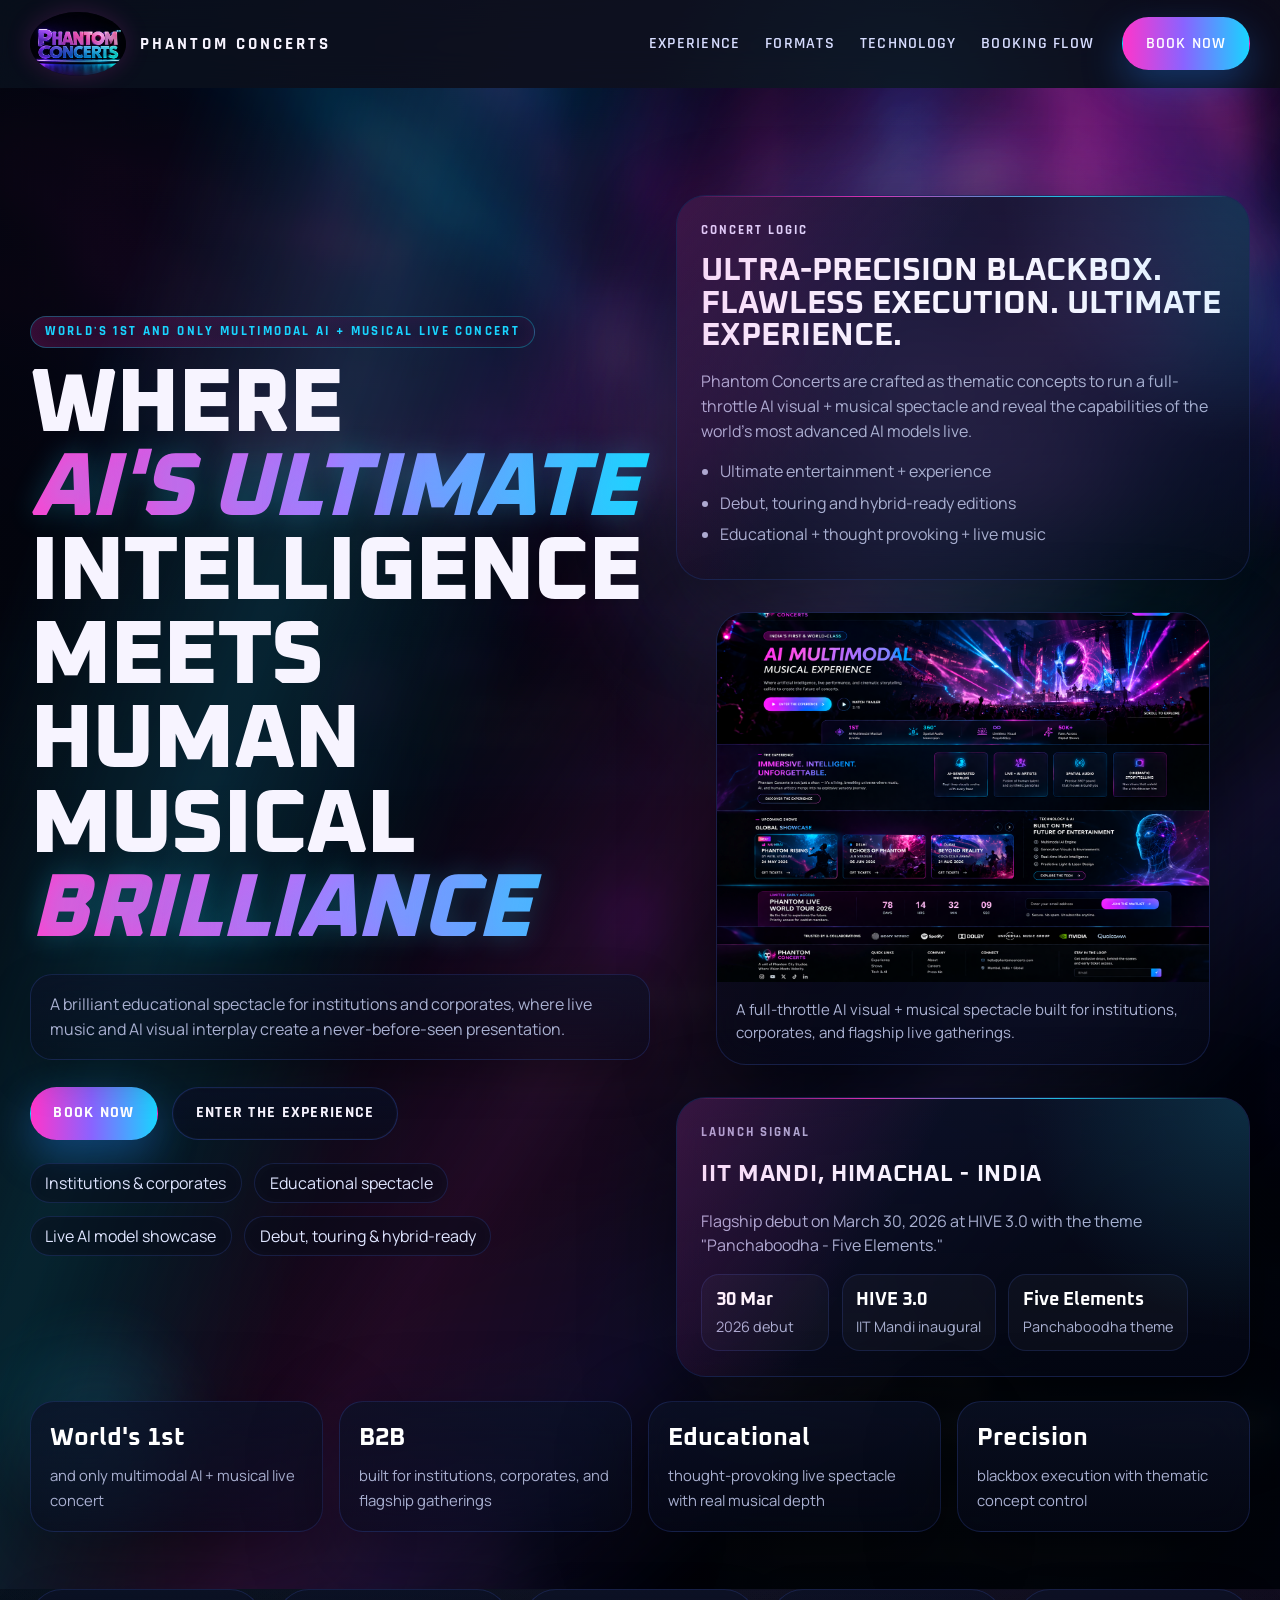
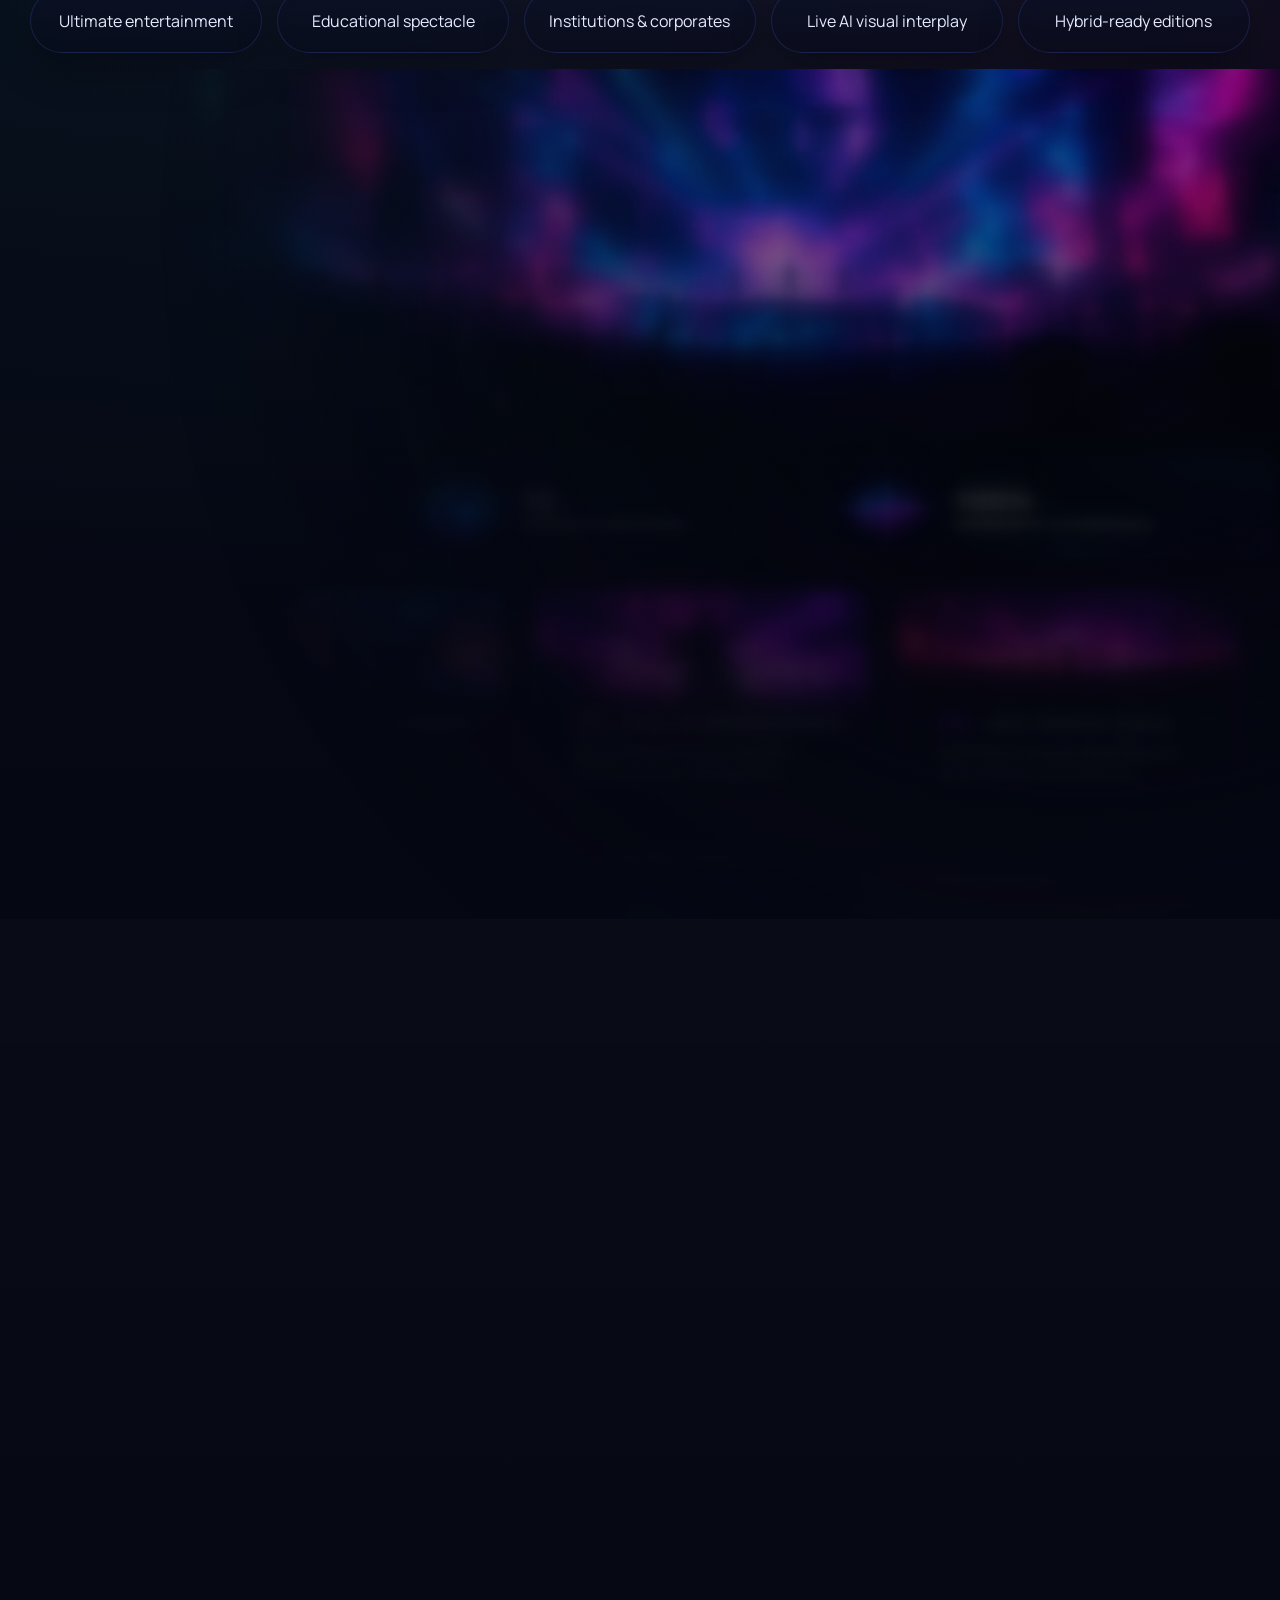
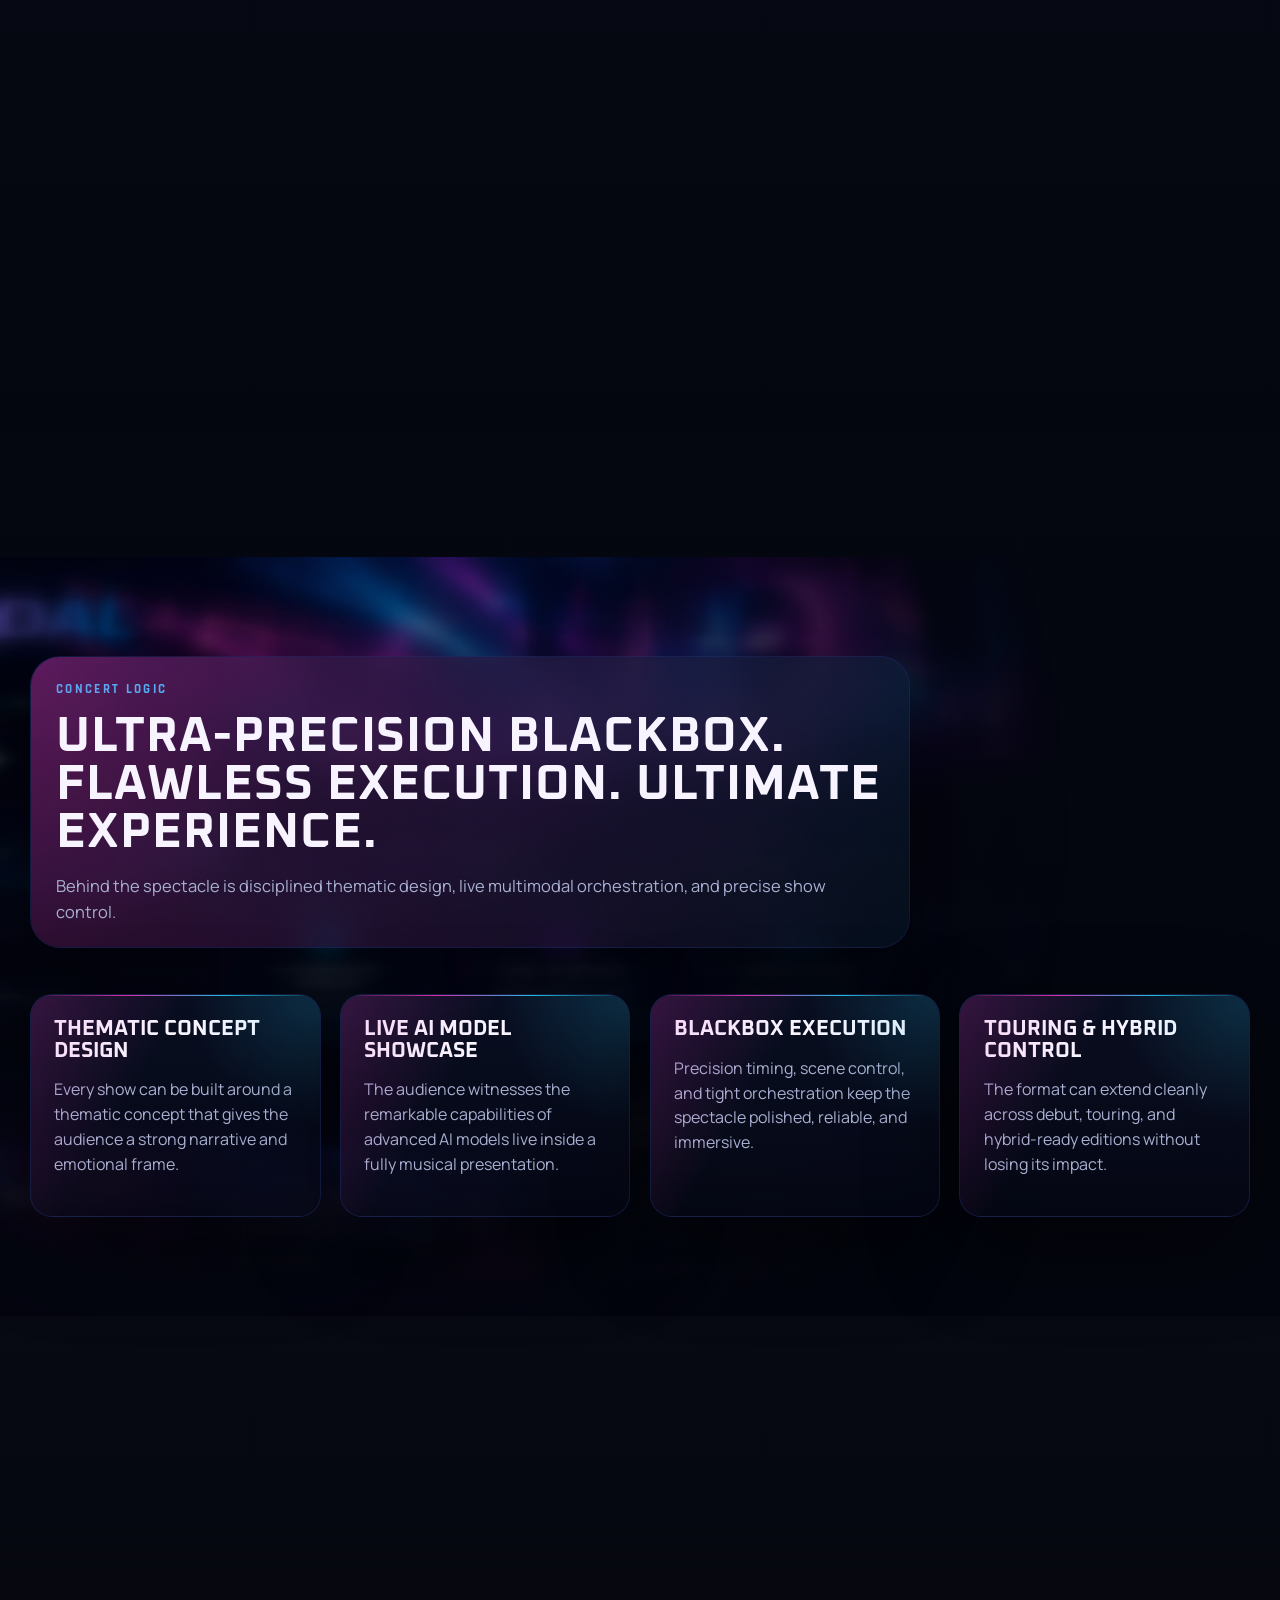
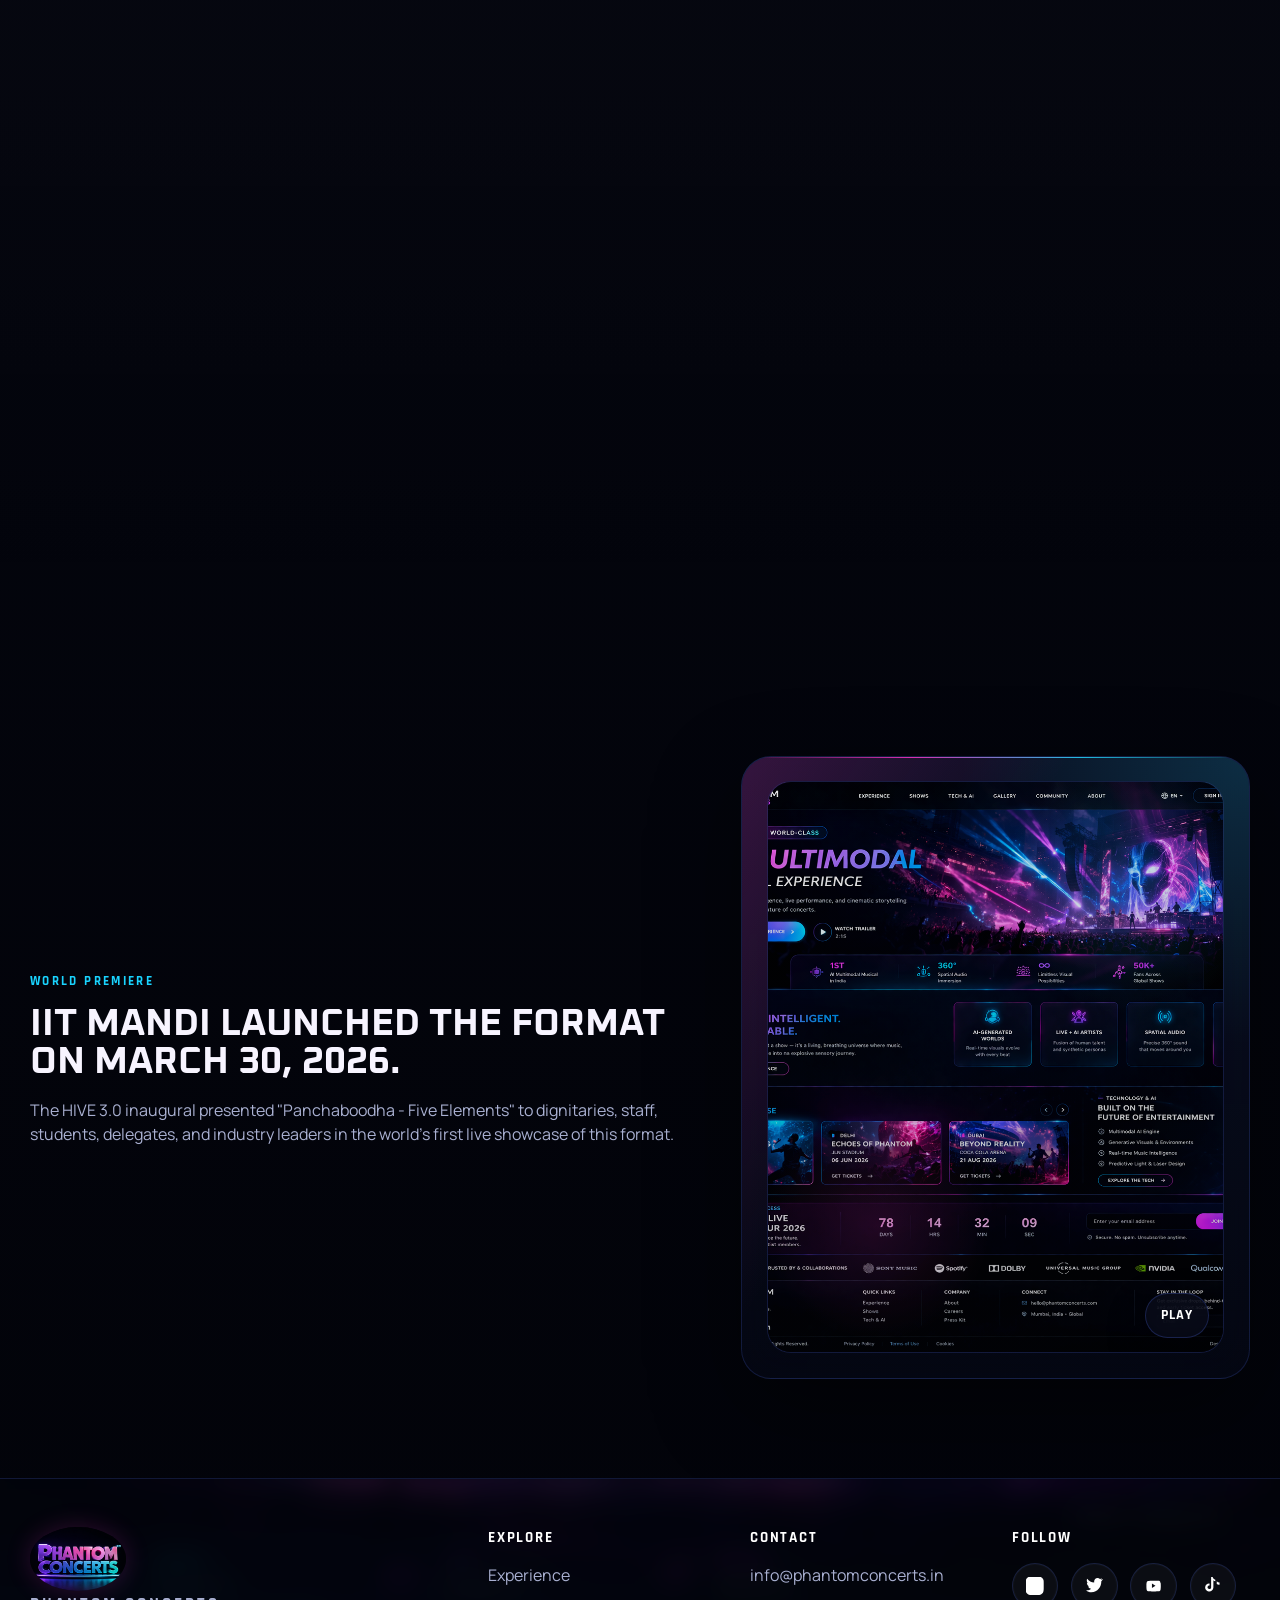
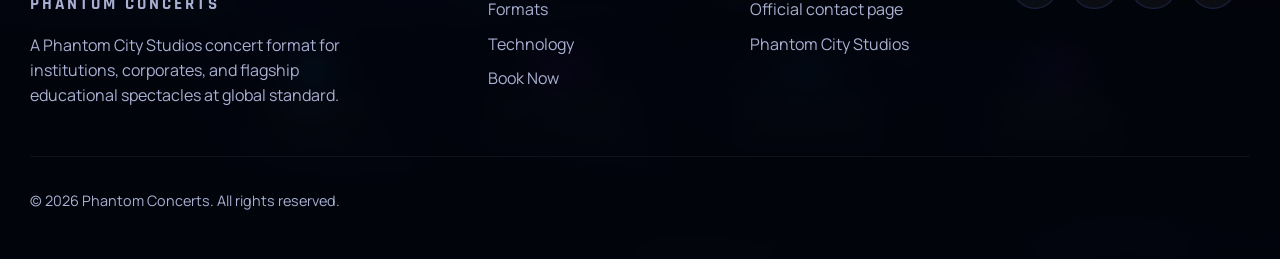
==== commit 9de17b08: "Add files via upload" ====
--- a/index.html
+++ b/index.html
@@ -4,31 +4,31 @@
     <meta charset="UTF-8" />
     <meta http-equiv="X-UA-Compatible" content="IE=edge" />
     <meta name="viewport" content="width=device-width, initial-scale=1.0" />
-    <title>Phantom Concerts | AI Multimodal Concert Experiences</title>
+    <title>Phantom Concerts | Multimodal AI + Musical Live Concert</title>
     <meta
       name="description"
-      content="Book Phantom Concerts for AI multimodal music experiences that combine live performance, generative visuals, spatial sound, conversational AI, and global-ready production design."
+      content="Phantom Concerts is the world's 1st and only multimodal AI + musical live concert, crafted for institutions and corporates seeking a brilliant educational spectacle of music and AI visual interplay."
     />
     <meta
       name="keywords"
-      content="Phantom Concerts, AI concert, multimodal concert, immersive music experience, live AI performance, Phantom City Studios"
+      content="Phantom Concerts, multimodal AI concert, musical live concert, institutions, corporates, educational spectacle, AI visual interplay, Phantom City Studios"
     />
     <meta name="theme-color" content="#070914" />
     <link rel="canonical" href="https://www.phantomconcerts.com/" />
     <meta property="og:type" content="website" />
     <meta property="og:url" content="https://www.phantomconcerts.com/" />
-    <meta property="og:title" content="Phantom Concerts | AI Multimodal Concert Experiences" />
+    <meta property="og:title" content="Phantom Concerts | Multimodal AI + Musical Live Concert" />
     <meta
       property="og:description"
-      content="Entertainment-led AI concerts engineered across music, visuals, voice, interactivity, and global production systems."
+      content="The world's 1st and only multimodal AI + musical live concert for institutions, corporates, and flagship educational spectacles."
     />
     <meta property="og:image" content="https://www.phantomconcerts.com/assets/hero-fallback.jpg" />
     <meta property="twitter:card" content="summary_large_image" />
     <meta property="twitter:url" content="https://www.phantomconcerts.com/" />
-    <meta property="twitter:title" content="Phantom Concerts | AI Multimodal Concert Experiences" />
+    <meta property="twitter:title" content="Phantom Concerts | Multimodal AI + Musical Live Concert" />
     <meta
       property="twitter:description"
-      content="Build a Phantom Concert with a premium booking flow designed for venues, festivals, brands, and hybrid audiences."
+      content="A brilliant educational spectacle for institutions and corporates, where AI's ultimate intelligence meets human musical brilliance live."
     />
     <meta property="twitter:image" content="https://www.phantomconcerts.com/assets/hero-fallback.jpg" />
     <link rel="icon" type="image/png" href="assets/favicon.png" />
@@ -58,7 +58,7 @@
             "contactPoint": {
               "@type": "ContactPoint",
               "contactType": "sales",
-              "email": "contact@phantomcitystudios.com",
+              "email": "info@phantomconcerts.in",
               "availableLanguage": ["English"]
             }
           },
@@ -71,7 +71,7 @@
             },
             "serviceType": "AI multimodal concert production",
             "areaServed": "Worldwide",
-            "description": "Custom AI-powered concert productions combining live music, generative visuals, spatial audio, voice interfaces, audience interaction, and hybrid broadcast layers."
+            "description": "Custom multimodal AI + musical live concert productions for institutions, corporates, and flagship educational spectacles."
           }
         ]
       }
@@ -108,39 +108,42 @@
         <div class="hero-orb hero-orb-b"></div>
         <div class="container hero-grid">
           <div class="hero-copy" data-reveal>
-            <p class="eyebrow eyebrow-pill">India's First AI Multimodal Concert</p>
+            <p class="eyebrow eyebrow-pill">World's 1st and only Multimodal AI + Musical Live Concert</p>
             <h1 class="display-title">
-              <span class="title-line">Where Music, </span>
-              <span class="title-line gradient-line">AI Voice &amp; Vision</span>
-              <span class="title-line">Collide Live</span>
+              <span class="title-line">Where</span>
+              <span class="title-line gradient-line">AI's Ultimate</span>
+              <span class="title-line">Intelligence Meets</span>
+              <span class="title-line">Human Musical</span>
+              <span class="title-line gradient-line">Brilliance</span>
             </h1>
             <p class="hero-lead">
-              Live performance, generative visuals, voice intelligence, and spatial sound fused into one
-              globally bookable concert format.
+              A brilliant educational spectacle for institutions and corporates, where live music and AI
+              visual interplay create a never-before-seen presentation.
             </p>
             <div class="hero-actions">
               <a href="booking.html" class="button primary">Book Now</a>
               <a href="#experience" class="button secondary">Enter the Experience</a>
             </div>
             <div class="hero-signals" aria-label="Concert capabilities">
-              <span class="signal-chip">Real-time AI visuals</span>
-              <span class="signal-chip">Light-reactive stage systems</span>
-              <span class="signal-chip">Spatial and adaptive audio</span>
-              <span class="signal-chip">Hybrid-ready storytelling</span>
+              <span class="signal-chip">Institutions &amp; corporates</span>
+              <span class="signal-chip">Educational spectacle</span>
+              <span class="signal-chip">Live AI model showcase</span>
+              <span class="signal-chip">Debut, touring &amp; hybrid-ready</span>
             </div>
           </div>
 
           <div class="hero-stage" data-reveal>
             <article class="spotlight-panel masked-panel">
               <p class="panel-label">Concert Logic</p>
-              <h2>Show-first. System-deep.</h2>
-              <p>
-                A premium show engine built to make AI feel seamless, emotional, and stage-native.
+              <h2>Ultra-precision blackbox. Flawless execution. Ultimate experience.</h2>
+              <p>
+                Phantom Concerts are crafted as thematic concepts to run a full-throttle AI visual +
+                musical spectacle and reveal the capabilities of the world's most advanced AI models live.
               </p>
               <ul class="panel-list">
-                <li>Live stage and venue adaptation</li>
-                <li>Debut, touring, and hybrid-ready editions</li>
-                <li>Structured global production handoff</li>
+                <li>Ultimate entertainment + experience</li>
+                <li>Debut, touring and hybrid-ready editions</li>
+                <li>Educational + thought provoking + live music</li>
               </ul>
             </article>
 
@@ -148,27 +151,27 @@
               <figure class="hero-media-card">
                 <img src="assets/show2.jpg" alt="Phantom Concerts signature concert visual system" />
                 <figcaption>
-                  Original concert energy, rebuilt with cleaner layering, glow treatment, and cinematic
-                  motion.
+                  A full-throttle AI visual + musical spectacle built for institutions, corporates, and
+                  flagship live gatherings.
                 </figcaption>
               </figure>
 
               <aside class="hero-next-card masked-panel">
                 <p class="panel-label">Launch Signal</p>
-                <h3>Mumbai • India</h3>
-                <p>Flagship debut with AI visuals, spatial audio, cinematic storytelling, and hybrid broadcast reach.</p>
+                <h3>IIT Mandi, Himachal - India</h3>
+                <p>Flagship debut on March 30, 2026 at HIVE 3.0 with the theme "Panchaboodha - Five Elements."</p>
                 <div class="mini-stats">
                   <div class="mini-stat">
-                    <strong>360°</strong>
-                    <span>spatial immersion</span>
+                    <strong>30 Mar</strong>
+                    <span>2026 debut</span>
                   </div>
                   <div class="mini-stat">
-                    <strong>25+</strong>
-                    <span>AI scene systems</span>
+                    <strong>HIVE 3.0</strong>
+                    <span>IIT Mandi inaugural</span>
                   </div>
                   <div class="mini-stat">
-                    <strong>Global</strong>
-                    <span>venue-ready architecture</span>
+                    <strong>Five Elements</strong>
+                    <span>Panchaboodha theme</span>
                   </div>
                 </div>
               </aside>
@@ -178,76 +181,76 @@
 
         <div class="container hero-metric-band" data-reveal>
           <article class="metric-card">
-            <strong>500K+</strong>
-            <span>fan reach across venue and hybrid layers</span>
+            <strong>World's 1st</strong>
+            <span>and only multimodal AI + musical live concert</span>
           </article>
           <article class="metric-card">
-            <strong>25+</strong>
-            <span>AI systems across visuals, voice, and interaction</span>
+            <strong>B2B</strong>
+            <span>built for institutions, corporates, and flagship gatherings</span>
           </article>
           <article class="metric-card">
-            <strong>12</strong>
-            <span>format-ready cities in expansion scope</span>
+            <strong>Educational</strong>
+            <span>thought-provoking live spectacle with real musical depth</span>
           </article>
           <article class="metric-card">
-            <strong>Iconic</strong>
-            <span>brand language built for global impact</span>
+            <strong>Precision</strong>
+            <span>blackbox execution with thematic concept control</span>
           </article>
         </div>
       </section>
 
       <section class="signal-band" aria-label="Core capabilities">
         <div class="container signal-band-inner">
-          <span>Generative visual systems</span>
-          <span>Spatial and reactive audio</span>
-          <span>AI multilingual hosting</span>
-          <span>Interactive audience moments</span>
-          <span>Hybrid broadcast orchestration</span>
+          <span>Ultimate entertainment</span>
+          <span>Educational spectacle</span>
+          <span>Institutions &amp; corporates</span>
+          <span>Live AI visual interplay</span>
+          <span>Hybrid-ready editions</span>
         </div>
       </section>
 
       <section class="section" id="experience">
         <div class="container">
           <div class="section-heading" data-reveal>
-            <p class="eyebrow">Experience</p>
-            <h2>One concert system. Multiple AI modalities.</h2>
+            <p class="eyebrow">For Institutions &amp; Corporates</p>
+            <h2>A brilliant educational spectacle of live music and AI visuals.</h2>
             <p>
-              Music, visuals, voice, lighting, and interaction move as one so the technology feels native
-              to the show.
+              Built for campuses, institutions, corporate forums, and innovation-led gatherings that want
+              unforgettable entertainment with meaning and wonder.
             </p>
           </div>
 
           <div class="feature-grid">
             <article class="feature-card" data-reveal>
               <div class="feature-icon" aria-hidden="true">01</div>
-              <h3>Multimodal Performance Engine</h3>
-              <p>
-                Music, motion, spoken interaction, visuals, and live cues operate as one performance
-                system rather than disconnected effects.
+              <h3>Live AI Visual Spectacle</h3>
+              <p>
+                Audiences witness the capabilities of advanced AI models live through synchronized visuals,
+                motion, and scene transitions.
               </p>
             </article>
             <article class="feature-card" data-reveal>
               <div class="feature-icon" aria-hidden="true">02</div>
-              <h3>Responsive Visual Worlds</h3>
-              <p>
-                Generative scenes, camera layers, and lighting palettes evolve with tempo, mood, and
-                narrative beats in real time.
+              <h3>Human Musical Brilliance</h3>
+              <p>
+                Live musicians anchor the experience with artistry, precision, and emotional depth that
+                keeps the performance unmistakably human.
               </p>
             </article>
             <article class="feature-card" data-reveal>
               <div class="feature-icon" aria-hidden="true">03</div>
-              <h3>Audience Intelligence</h3>
-              <p>
-                Multilingual voice moments, reactive prompts, and participation mechanics create a more
-                intimate connection with live and remote audiences.
+              <h3>Educational &amp; Thought-Provoking</h3>
+              <p>
+                The show entertains while opening minds to the real power, beauty, and implications of live
+                AI interaction.
               </p>
             </article>
             <article class="feature-card" data-reveal>
               <div class="feature-icon" aria-hidden="true">04</div>
-              <h3>Global Delivery Design</h3>
-              <p>
-                The format is shaped for launch nights, touring runs, brand activations, hybrid streams,
-                and venue-specific adaptation.
+              <h3>Thematic Concepts</h3>
+              <p>
+                Every edition can be built around a thematic concept that gives the spectacle clarity,
+                identity, and memorable storytelling.
               </p>
             </article>
           </div>
@@ -257,11 +260,11 @@
       <section class="section section-tinted" id="formats">
         <div class="container">
           <div class="section-heading" data-reveal>
-            <p class="eyebrow">Formats</p>
-            <h2>Choose the format. Scale the impact.</h2>
+            <p class="eyebrow">Editions</p>
+            <h2>B2B editions for institutions, corporates, and hybrid forums.</h2>
             <p>
-              Every format opens into a tailored booking build with the right scope, modules, and planning
-              defaults.
+              Each edition can be tailored in scope, theme, and technical depth before official intake
+              begins.
             </p>
           </div>
 
@@ -269,15 +272,16 @@
             <article class="format-card" data-reveal>
               <img src="assets/show1.jpg" alt="India debut concert format" />
               <div class="format-content">
-                <p class="format-meta">Flagship</p>
-                <h3>India Debut Edition</h3>
+                <p class="format-meta">Institutional</p>
+                <h3>Institutional Flagship</h3>
                 <p>
-                  A large-format premiere for landmark venues, media attention, and sponsor-ready staging.
+                  A flagship live AI + musical spectacle for IITs, universities, cultural institutions, and
+                  landmark academic gatherings.
                 </p>
                 <ul class="card-points">
-                  <li>Lead-market launch narrative</li>
-                  <li>Full AI visual and audio stack</li>
-                  <li>VIP, sponsor, and press layering</li>
+                  <li>Educational spectacle with live music</li>
+                  <li>Theme-led storytelling and AI visuals</li>
+                  <li>Dignitary, delegate, and campus-ready staging</li>
                 </ul>
                 <a
                   href="booking.html?experience=flagship-arena&amp;region=asia-pacific&amp;audience=5000-15000&amp;modules=visual-worlds,spatial-audio,live-broadcast"
@@ -290,15 +294,16 @@
             <article class="format-card" data-reveal>
               <img src="assets/show2.jpg" alt="Global touring concert format" />
               <div class="format-content">
-                <p class="format-meta">Touring</p>
-                <h3>Global Tour System</h3>
+                <p class="format-meta">Corporate</p>
+                <h3>Corporate Experience Edition</h3>
                 <p>
-                  A modular touring build for theaters, festival stages, and city-by-city localization.
+                  A premium edition for corporate innovation forums, leadership summits, client showcases,
+                  and executive gatherings.
                 </p>
                 <ul class="card-points">
-                  <li>Tour-friendly production logic</li>
-                  <li>Regional language adaptation</li>
-                  <li>Scalable venue and city deployment</li>
+                  <li>Thought-provoking executive entertainment</li>
+                  <li>Live AI capability demonstration</li>
+                  <li>Scalable for conventions and flagship events</li>
                 </ul>
                 <a
                   href="booking.html?experience=touring-theater&amp;region=multi-city-global&amp;audience=1000-5000&amp;language=multilingual&amp;modules=visual-worlds,ai-host,audience-interaction"
@@ -312,14 +317,15 @@
               <img src="assets/show3.jpg" alt="Hybrid and virtual concert format" />
               <div class="format-content">
                 <p class="format-meta">Hybrid</p>
-                <h3>Hybrid Broadcast Edition</h3>
+                <h3>Hybrid Forum Edition</h3>
                 <p>
-                  A digital-first format for launch broadcasts, remote audiences, and hybrid participation.
+                  A live + digital format for institutions and corporates that need on-stage impact with
+                  remote reach.
                 </p>
                 <ul class="card-points">
-                  <li>Broadcast-native storytelling</li>
-                  <li>Digital audience interaction</li>
-                  <li>Global distribution readiness</li>
+                  <li>Live and remote audience engagement</li>
+                  <li>Educational and innovation-focused delivery</li>
+                  <li>Hybrid-ready production orchestration</li>
                 </ul>
                 <a
                   href="booking.html?experience=hybrid-broadcast&amp;region=north-america&amp;audience=up-to-1000&amp;modules=live-broadcast,ai-host,audience-interaction"
@@ -335,40 +341,41 @@
       <section class="section" id="technology">
         <div class="container">
           <div class="section-heading" data-reveal>
-            <p class="eyebrow">Technology</p>
-            <h2>Built for spectacle. Engineered for delivery.</h2>
+            <p class="eyebrow">Concert Logic</p>
+            <h2>Ultra-precision blackbox. Flawless execution. Ultimate experience.</h2>
             <p>
-              Visuals, spatial audio, voice, and broadcast control run inside one coordinated show stack.
+              Behind the spectacle is disciplined thematic design, live multimodal orchestration, and
+              precise show control.
             </p>
           </div>
 
           <div class="tech-grid">
             <article class="tech-card" data-reveal>
-              <h3>Generative Visual Layer</h3>
-              <p>
-                Image and motion systems create scene evolution, reactive moments, and visual transitions
-                that stay musically coherent in real time.
+              <h3>Thematic Concept Design</h3>
+              <p>
+                Every show can be built around a thematic concept that gives the audience a strong narrative
+                and emotional frame.
               </p>
             </article>
             <article class="tech-card" data-reveal>
-              <h3>Spatial Audio Direction</h3>
-              <p>
-                Sound is treated as architecture, placing impact, intimacy, and momentum with deliberate
-                control across the venue.
+              <h3>Live AI Model Showcase</h3>
+              <p>
+                The audience witnesses the remarkable capabilities of advanced AI models live inside a fully
+                musical presentation.
               </p>
             </article>
             <article class="tech-card" data-reveal>
-              <h3>Voice and Language Systems</h3>
-              <p>
-                AI voice layers support multilingual hosting, narrative transitions, and interactive
-                moments without breaking the concert tone.
+              <h3>Blackbox Execution</h3>
+              <p>
+                Precision timing, scene control, and tight orchestration keep the spectacle polished,
+                reliable, and immersive.
               </p>
             </article>
             <article class="tech-card" data-reveal>
-              <h3>Hybrid Broadcast Control</h3>
-              <p>
-                Streaming, camera logic, digital audience scenes, and remote storytelling can be added as a
-                first-class part of the show.
+              <h3>Touring &amp; Hybrid Control</h3>
+              <p>
+                The format can extend cleanly across debut, touring, and hybrid-ready editions without
+                losing its impact.
               </p>
             </article>
           </div>
@@ -378,42 +385,42 @@
       <section class="section section-tinted" id="booking-flow">
         <div class="container">
           <div class="section-heading" data-reveal>
-            <p class="eyebrow">Booking Flow</p>
-            <h2>A real build-and-brief booking flow.</h2>
+            <p class="eyebrow">B2B Booking</p>
+            <h2>Clean scoping for institutions and corporates.</h2>
             <p>
-              Configure the concert, generate a scoped brief, and route it into official intake.
+              Build the edition, align the theme and scale, then route a precise brief into official intake.
             </p>
           </div>
 
           <div class="flow-grid">
             <article class="flow-card" data-reveal>
               <span>01</span>
-              <h3>Configure the concert</h3>
-              <p>Select format, audience scale, AI layers, language, region, and operational modules.</p>
+              <h3>Choose the edition</h3>
+              <p>Select the format that best fits your institution, corporate event, or hybrid forum.</p>
             </article>
             <article class="flow-card" data-reveal>
               <span>02</span>
-              <h3>Generate a structured brief</h3>
-              <p>The configurator produces a clean scope summary with investment guidance and deliverables.</p>
+              <h3>Align theme and scale</h3>
+              <p>Set the concept, audience size, modules, and delivery requirements for the experience.</p>
             </article>
             <article class="flow-card" data-reveal>
               <span>03</span>
-              <h3>Route through official intake</h3>
-              <p>Send the brief by email and continue directly to Phantom City Studios for formal discovery.</p>
+              <h3>Generate the brief</h3>
+              <p>Create a clean scope summary with investment guidance and operational context.</p>
             </article>
             <article class="flow-card" data-reveal>
               <span>04</span>
-              <h3>Align venue and commerce ops</h3>
-              <p>Ticketing, payment, and venue-side systems are then set around the actual event stack.</p>
+              <h3>Move to execution</h3>
+              <p>Continue into official intake to align production, ticketing, venue systems, and delivery.</p>
             </article>
           </div>
 
           <div class="cta-band" data-reveal>
             <div>
               <p class="eyebrow">Build Your Brief</p>
-              <h3>Build the concert like a flagship machine.</h3>
-              <p>
-                Set the format, review the scope, and hand it off cleanly.
+              <h3>Build the edition. Align the brief.</h3>
+              <p>
+                Designed for decision-makers at institutions, corporates, and flagship live programs.
               </p>
             </div>
             <a href="booking.html" class="button primary">Book Now</a>
@@ -424,33 +431,33 @@
       <section class="section launch-window">
         <div class="container launch-grid">
           <div class="launch-copy" data-reveal>
-            <p class="eyebrow">Next Signal</p>
-            <h2>Mumbai debut. Global rollout.</h2>
+            <p class="eyebrow">World Premiere</p>
+            <h2>IIT Mandi launched the format on March 30, 2026.</h2>
             <p>
-              Now opening conversations for flagship launches, touring editions, and hybrid showcase partners.
+              The HIVE 3.0 inaugural presented "Panchaboodha - Five Elements" to dignitaries, staff,
+              students, delegates, and industry leaders in the world's first live showcase of this format.
             </p>
           </div>
-          <div class="countdown-card" data-reveal>
-            <p class="panel-label">Indicative launch countdown</p>
-            <div class="countdown" data-countdown-target="2026-09-12T20:00:00+05:30" aria-live="polite">
-              <div class="countdown-item">
-                <span data-countdown-value="days">00</span>
-                <small>Days</small>
-              </div>
-              <div class="countdown-item">
-                <span data-countdown-value="hours">00</span>
-                <small>Hours</small>
-              </div>
-              <div class="countdown-item">
-                <span data-countdown-value="minutes">00</span>
-                <small>Minutes</small>
-              </div>
-              <div class="countdown-item">
-                <span data-countdown-value="seconds">00</span>
-                <small>Seconds</small>
-              </div>
+          <div class="trailer-card countdown-card" data-reveal>
+            <div class="trailer-frame">
+              <video
+                class="trailer-video"
+                id="launch-trailer"
+                autoplay
+                muted
+                loop
+                playsinline
+                preload="metadata"
+                poster="assets/show2.jpg"
+                aria-label="Phantom Concerts trailer loop"
+              >
+                <source src="assets/trailer-loop.mp4" type="video/mp4" />
+              </video>
+              <div class="trailer-overlay" aria-hidden="true"></div>
+              <button class="trailer-toggle" type="button" data-trailer-toggle="launch-trailer" aria-label="Pause trailer">
+                Pause
+              </button>
             </div>
-            <a href="booking.html?experience=flagship-arena" class="button primary">Book Now</a>
           </div>
         </div>
       </section>
@@ -464,8 +471,8 @@
             <span>Phantom Concerts</span>
           </a>
           <p class="footer-copy">
-            A Phantom City Studios concert format built for global venues, ambitious brands, cultural
-            launches, and hybrid audiences.
+            A Phantom City Studios concert format for institutions, corporates, and flagship educational
+            spectacles at global standard.
           </p>
         </div>
 
@@ -479,7 +486,7 @@
 
         <div>
           <p class="footer-title">Contact</p>
-          <a href="mailto:contact@phantomcitystudios.com">contact@phantomcitystudios.com</a>
+          <a href="mailto:info@phantomconcerts.in">info@phantomconcerts.in</a>
           <a href="https://phantomcitystudios.com/contact" target="_blank" rel="noreferrer"
             >Official contact page</a
           >
--- a/styles.css
+++ b/styles.css
@@ -725,6 +725,73 @@
   padding: 1.55rem;
 }
 
+.trailer-card {
+  display: grid;
+  gap: 1rem;
+}
+
+.trailer-frame {
+  position: relative;
+  aspect-ratio: 4 / 5;
+  border: 1px solid rgba(84, 117, 255, 0.18);
+  border-radius: 24px;
+  overflow: hidden;
+  background:
+    radial-gradient(circle at 50% 25%, rgba(255, 53, 203, 0.16), transparent 30%),
+    linear-gradient(180deg, rgba(5, 7, 18, 0.2), rgba(5, 7, 18, 0.72));
+}
+
+.trailer-video,
+.trailer-overlay {
+  position: absolute;
+  inset: 0;
+  width: 100%;
+  height: 100%;
+}
+
+.trailer-video {
+  object-fit: cover;
+  filter: saturate(1.08) contrast(1.04);
+  background: #050712;
+}
+
+.trailer-overlay {
+  pointer-events: none;
+  background:
+    linear-gradient(180deg, rgba(4, 6, 16, 0.1), rgba(4, 6, 16, 0.28)),
+    radial-gradient(circle at 80% 18%, rgba(36, 216, 255, 0.16), transparent 22%),
+    radial-gradient(circle at 24% 78%, rgba(255, 53, 203, 0.14), transparent 20%);
+}
+
+.trailer-toggle {
+  position: absolute;
+  z-index: 1;
+}
+
+.trailer-toggle {
+  right: 0.9rem;
+  bottom: 0.9rem;
+  min-height: 2.5rem;
+  padding: 0.65rem 0.9rem;
+  border: 1px solid rgba(84, 117, 255, 0.24);
+  border-radius: 999px;
+  background: rgba(9, 12, 27, 0.72);
+  color: #fff;
+  font-family: "Rajdhani", sans-serif;
+  font-size: 0.9rem;
+  font-weight: 700;
+  letter-spacing: 0.08em;
+  text-transform: uppercase;
+  backdrop-filter: blur(16px);
+  box-shadow: var(--shadow-soft);
+}
+
+.trailer-toggle:hover,
+.trailer-toggle:focus-visible {
+  border-color: rgba(36, 216, 255, 0.42);
+}
+
+
 .spotlight-panel h2 {
   margin: 0 0 0.85rem;
   font-size: clamp(1.6rem, 2.5vw, 2.45rem);
@@ -1152,6 +1219,19 @@
   text-transform: uppercase;
 }
 
+.concealed-price {
+  user-select: none;
+  -webkit-user-select: none;
+}
+
+.option-topline.concealed-price {
+  filter: blur(8px);
+  opacity: 0.9;
+  text-shadow:
+    0 0 18px rgba(36, 216, 255, 0.52),
+    0 0 32px rgba(255, 53, 203, 0.2);
+}
+
 .option-shell strong {
   position: relative;
   display: block;
@@ -1237,6 +1317,14 @@
   -webkit-background-clip: text;
   background-clip: text;
   color: transparent;
+}
+
+.summary-price.concealed-price {
+  filter: blur(14px);
+  opacity: 0.94;
+  text-shadow:
+    0 0 28px rgba(36, 216, 255, 0.26),
+    0 0 56px rgba(255, 53, 203, 0.22);
 }
 
 .summary-subtitle,
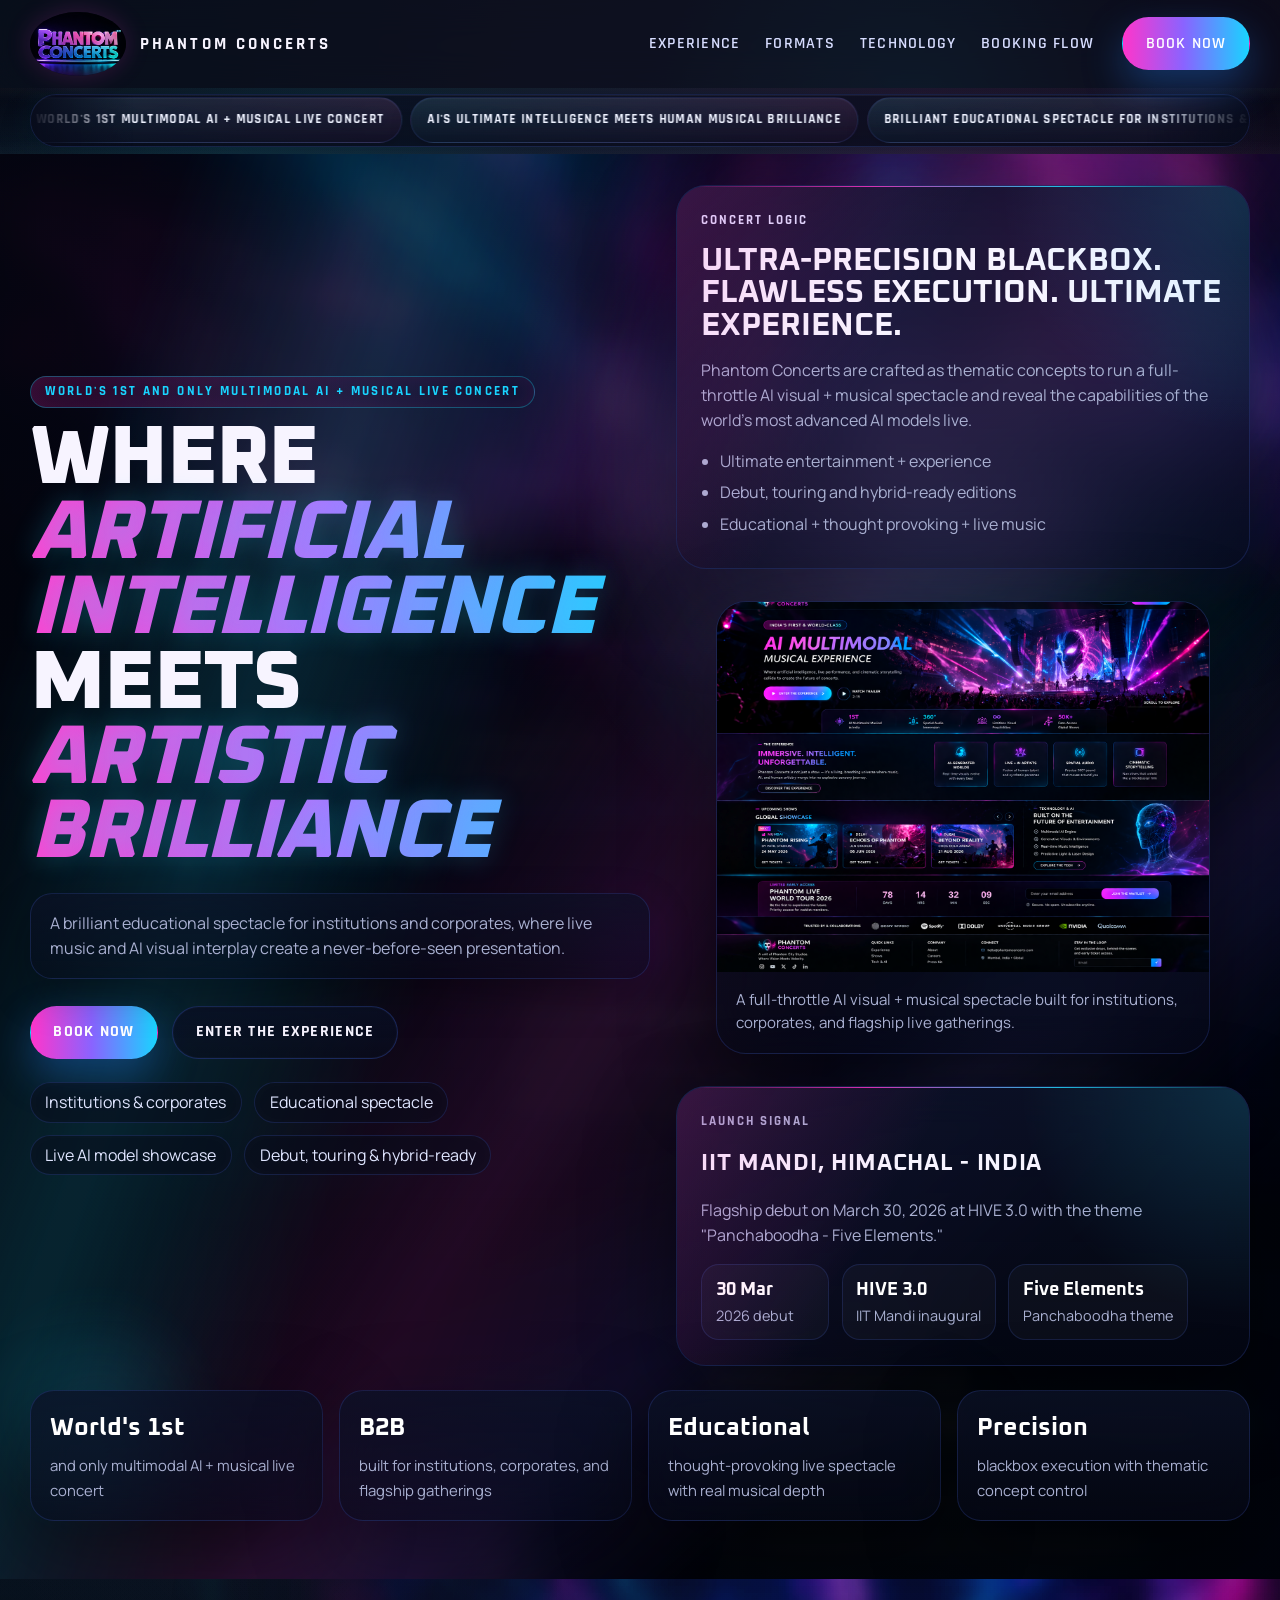
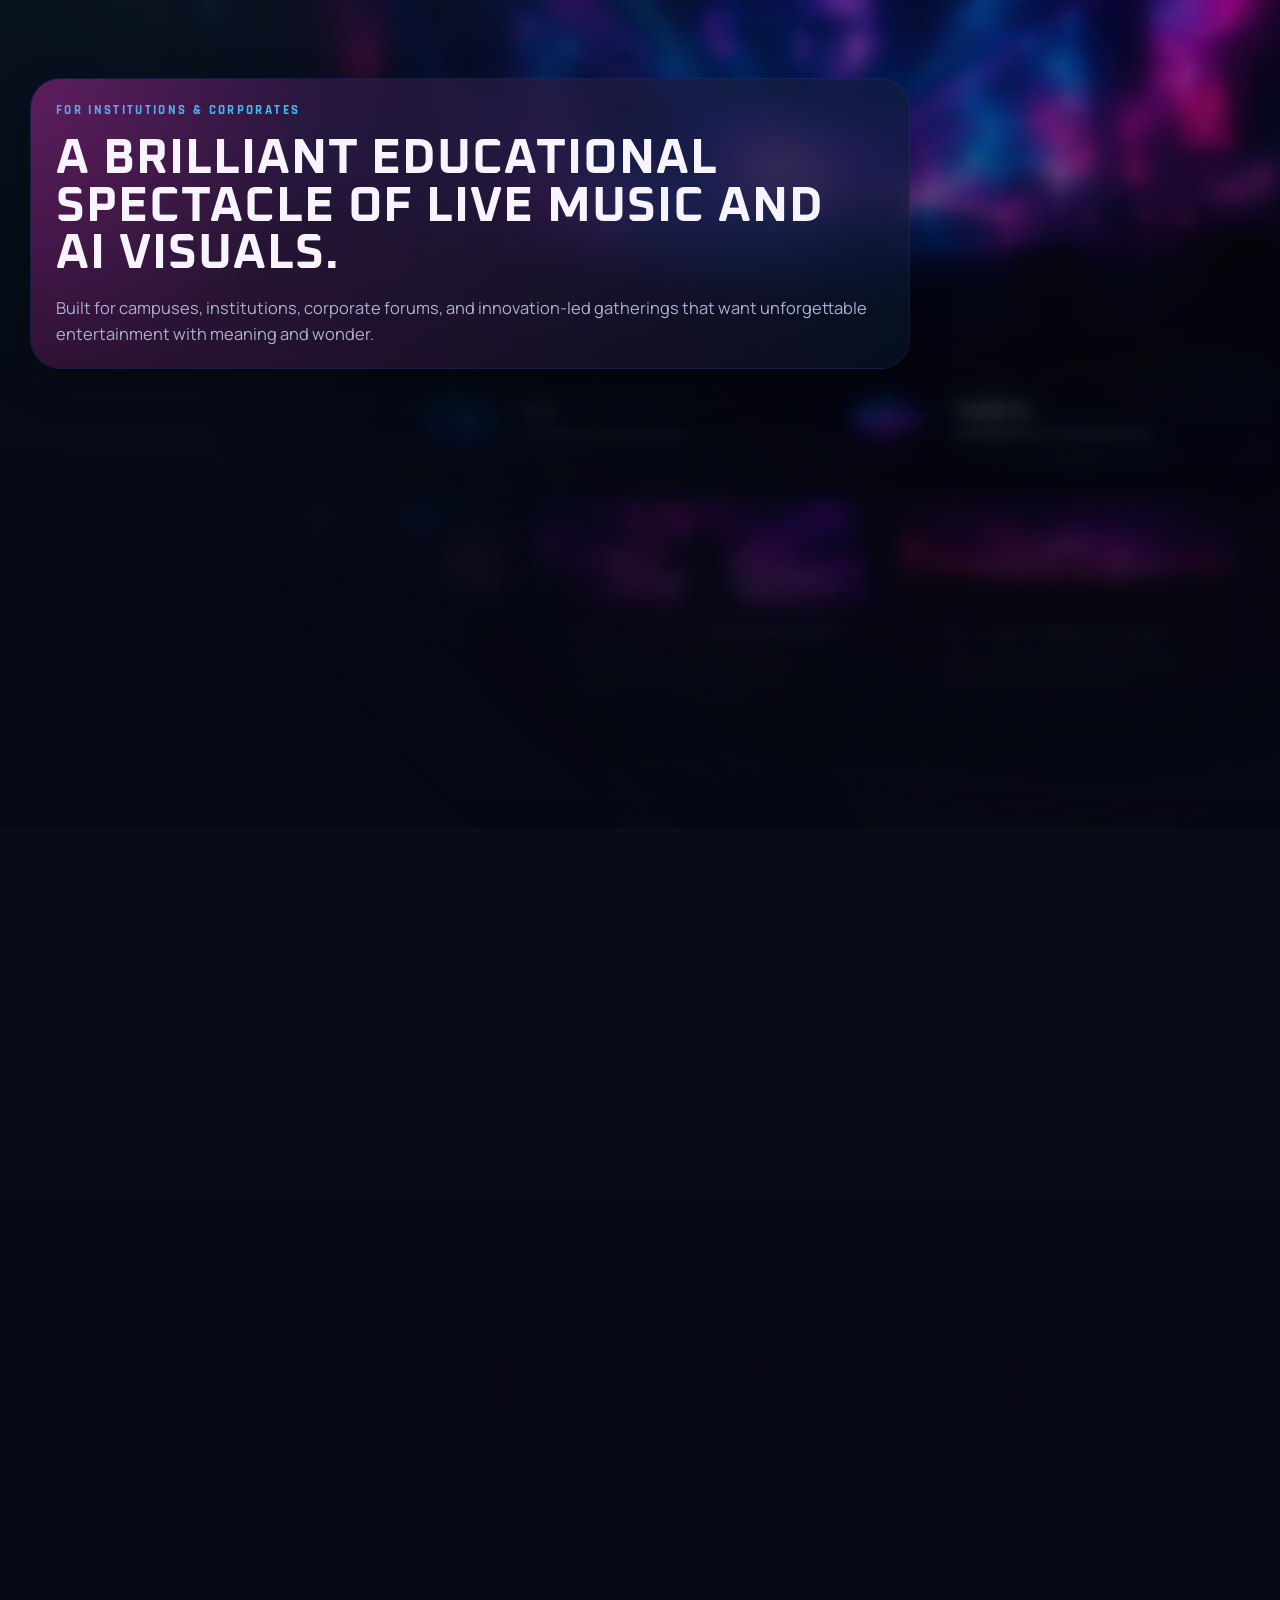
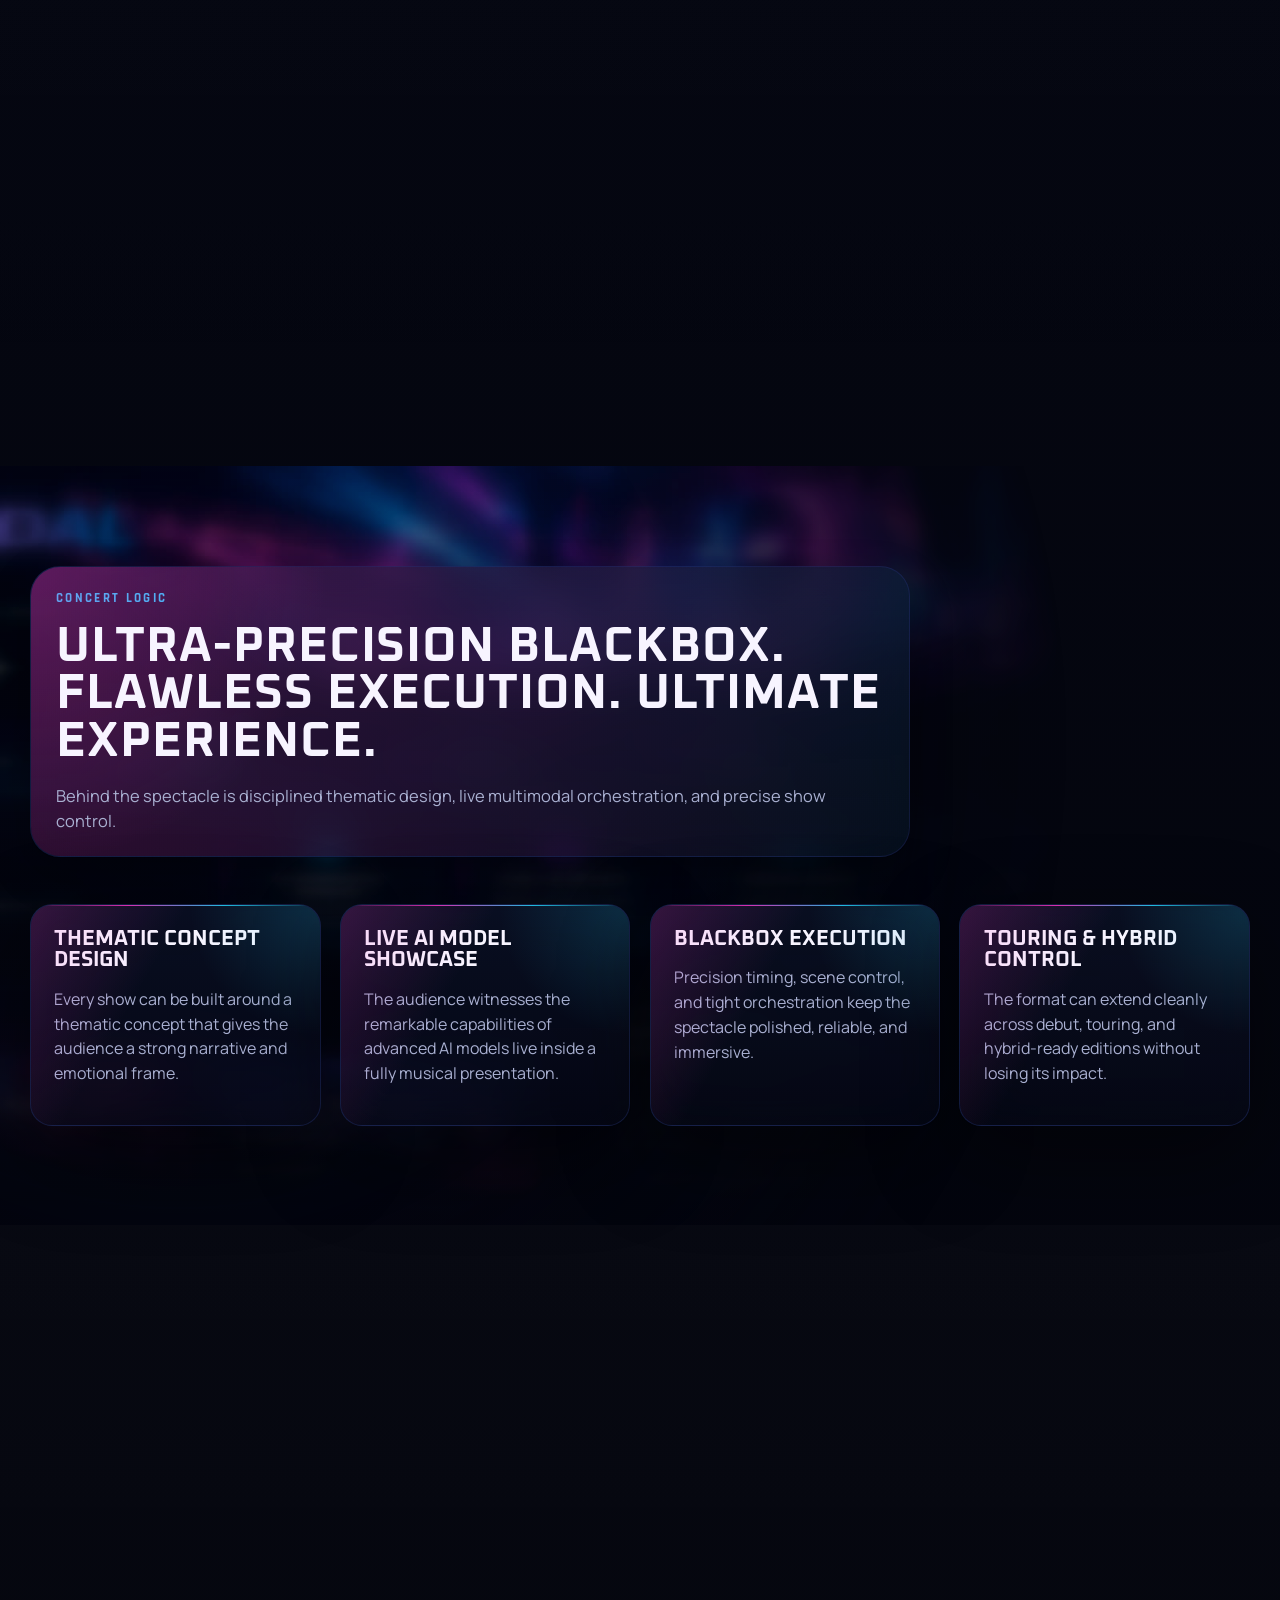
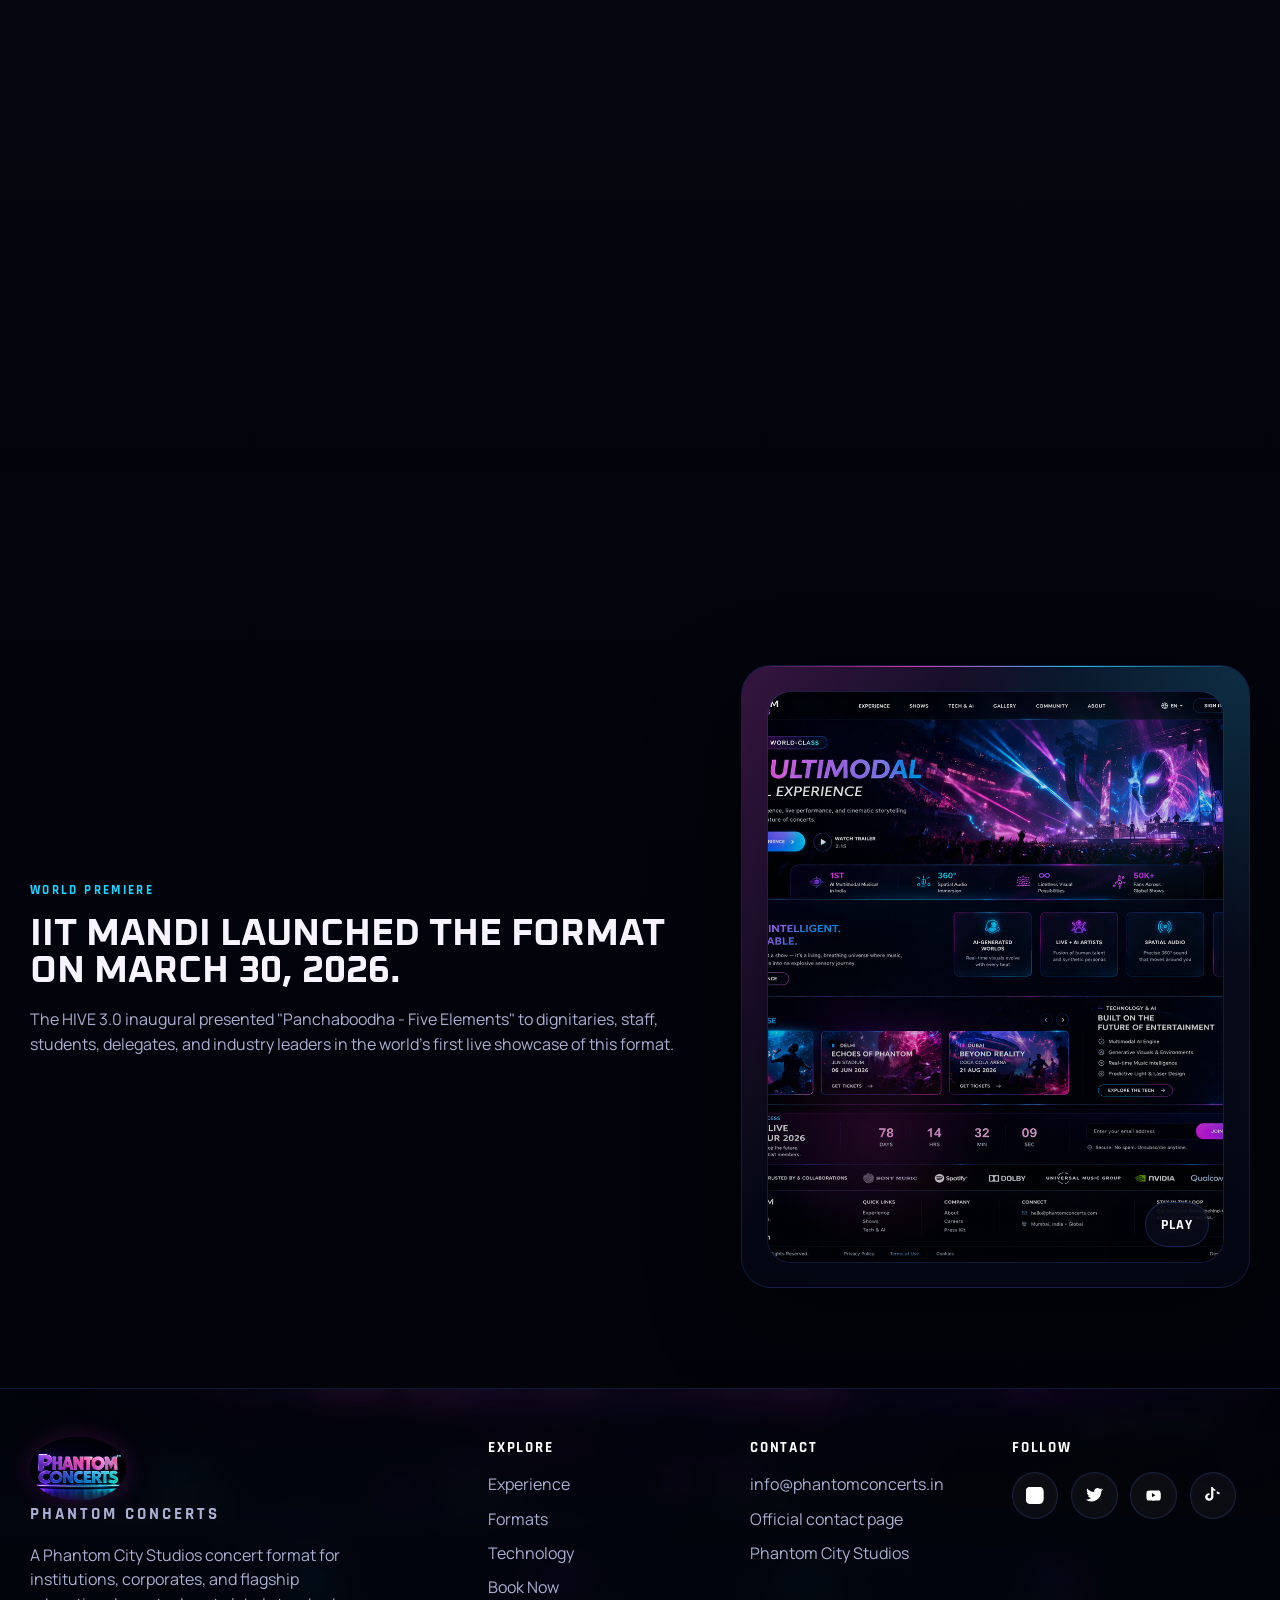
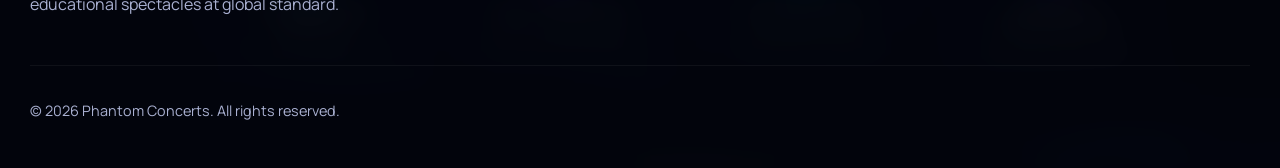
==== commit 9dbaab3c: "Add files via upload" ====
--- a/index.html
+++ b/index.html
@@ -100,6 +100,23 @@
     </header>
 
     <main>
+      <section class="signal-band signal-band-hero" aria-label="Core capabilities">
+        <div class="container">
+          <div class="signal-band-viewport" data-signal-marquee data-marquee-speed="54">
+            <div class="signal-band-track">
+              <div class="signal-band-inner">
+                <span>World's 1st multimodal AI + musical live concert</span>
+                <span>AI's ultimate intelligence meets human musical brilliance</span>
+                <span>Brilliant educational spectacle for institutions &amp; corporates</span>
+                <span>Live AI visual + musical interplay</span>
+                <span>Blackbox precision. Flawless execution. Ultimate experience.</span>
+                <span>Debut, touring &amp; hybrid-ready editions</span>
+              </div>
+            </div>
+          </div>
+        </div>
+      </section>
+
       <section class="hero-section">
         <div class="hero-backdrop"></div>
         <div class="hero-gridlines"></div>
@@ -111,9 +128,10 @@
             <p class="eyebrow eyebrow-pill">World's 1st and only Multimodal AI + Musical Live Concert</p>
             <h1 class="display-title">
               <span class="title-line">Where</span>
-              <span class="title-line gradient-line">AI's Ultimate</span>
-              <span class="title-line">Intelligence Meets</span>
-              <span class="title-line">Human Musical</span>
+              <span class="title-line gradient-line">ARTIFICIAL</span>
+              <span class="title-line gradient-line">Intelligence</span>
+              <span class="title-line">Meets</span>
+              <span class="title-line gradient-line">Artistic</span>
               <span class="title-line gradient-line">Brilliance</span>
             </h1>
             <p class="hero-lead">
@@ -196,16 +214,6 @@
             <strong>Precision</strong>
             <span>blackbox execution with thematic concept control</span>
           </article>
-        </div>
-      </section>
-
-      <section class="signal-band" aria-label="Core capabilities">
-        <div class="container signal-band-inner">
-          <span>Ultimate entertainment</span>
-          <span>Educational spectacle</span>
-          <span>Institutions &amp; corporates</span>
-          <span>Live AI visual interplay</span>
-          <span>Hybrid-ready editions</span>
         </div>
       </section>
 
--- a/styles.css
+++ b/styles.css
@@ -240,9 +240,9 @@
 
 .display-title {
   margin: 0;
-  font-size: clamp(3.2rem, 7vw, 6.15rem);
+  font-size: clamp(3.2rem, 6.5vw, 5.6rem);
   font-weight: 800;
-  line-height: 0.94;
+  line-height: 0.9;
   letter-spacing: -0.02em;
   text-transform: uppercase;
   text-wrap: balance;
@@ -251,7 +251,7 @@
 
 .title-line {
   display: block;
-  padding-right: 0.14em;
+  padding-right: 0.12em;
 }
 
 .gradient-line {
@@ -902,27 +902,138 @@
 .signal-band {
   position: relative;
   z-index: 1;
-  padding-bottom: 1rem;
+  padding-bottom: 0.3rem;
+  overflow: hidden;
+}
+
+.signal-band-hero {
+  position: relative;
+  isolation: isolate;
+  padding: 0.35rem 0 0.45rem;
+}
+
+.signal-band-hero::before,
+.signal-band-hero::after {
+  content: "";
+  position: absolute;
+  inset: 0;
+  pointer-events: none;
+}
+
+.signal-band-hero::before {
+  z-index: -2;
+  background:
+    linear-gradient(180deg, rgba(5, 7, 18, 0.88) 0%, rgba(5, 7, 18, 0.74) 38%, rgba(4, 6, 16, 0.4) 100%),
+    radial-gradient(circle at 18% 52%, rgba(36, 216, 255, 0.16), transparent 30%),
+    radial-gradient(circle at 82% 46%, rgba(255, 53, 203, 0.15), transparent 28%),
+    linear-gradient(90deg, rgba(6, 9, 24, 0.2), rgba(10, 14, 32, 0.4) 18%, rgba(10, 14, 32, 0.4) 82%, rgba(6, 9, 24, 0.2));
+}
+
+.signal-band-hero::after {
+  z-index: -1;
+  background:
+    linear-gradient(180deg, rgba(255, 255, 255, 0.03), transparent 22%, transparent 78%, rgba(255, 255, 255, 0.02)),
+    linear-gradient(90deg, transparent, rgba(36, 216, 255, 0.08) 28%, rgba(255, 53, 203, 0.08) 72%, transparent);
+  opacity: 0.9;
+}
+
+.signal-band-hero + .hero-section {
+  padding-top: 1.9rem;
+}
+
+.signal-band-viewport {
+  position: relative;
+  overflow: hidden;
+  padding: 0.16rem;
+  border: 1px solid rgba(84, 127, 255, 0.16);
+  border-radius: 999px;
+  background:
+    linear-gradient(90deg, rgba(8, 12, 28, 0.84), rgba(10, 15, 34, 0.68), rgba(8, 12, 28, 0.84)),
+    linear-gradient(180deg, rgba(255, 255, 255, 0.03), rgba(255, 255, 255, 0));
+  backdrop-filter: blur(22px);
+  box-shadow:
+    inset 0 1px 0 rgba(255, 255, 255, 0.05),
+    0 16px 34px rgba(0, 0, 0, 0.18),
+    0 0 44px rgba(36, 216, 255, 0.06);
+}
+
+.signal-band-viewport::before,
+.signal-band-viewport::after {
+  content: "";
+  position: absolute;
+  top: 0;
+  bottom: 0;
+  z-index: 2;
+  width: clamp(2.5rem, 8vw, 7rem);
+  pointer-events: none;
+}
+
+.signal-band-viewport::before {
+  left: 0;
+  background: linear-gradient(90deg, rgba(8, 12, 28, 0.98), rgba(8, 12, 28, 0));
+}
+
+.signal-band-viewport::after {
+  right: 0;
+  background: linear-gradient(270deg, rgba(8, 12, 28, 0.98), rgba(8, 12, 28, 0));
+}
+
+.signal-band-track {
+  display: flex;
+  width: max-content;
+  align-items: center;
+  animation: concertMarquee 30s linear infinite;
+  transform: translate3d(0, 0, 0);
+  will-change: transform;
+}
+
+.signal-band-track.is-runtime {
+  animation: none;
 }
 
 .signal-band-inner {
-  display: grid;
-  grid-template-columns: repeat(5, minmax(0, 1fr));
-  gap: 0.9rem;
+  display: flex;
+  flex: 0 0 auto;
+  align-items: center;
+  gap: 0.55rem;
+  padding-right: 0.55rem;
+  white-space: nowrap;
 }
 
 .signal-band-inner span {
-  display: flex;
+  display: inline-flex;
   align-items: center;
   justify-content: center;
-  min-height: 4rem;
-  padding: 1rem;
-  border: 1px solid rgba(84, 117, 255, 0.18);
+  min-height: 2.9rem;
+  padding: 0.55rem 1rem;
+  border: 1px solid rgba(100, 130, 255, 0.14);
   border-radius: 999px;
-  background: linear-gradient(180deg, rgba(11, 17, 38, 0.72), rgba(6, 9, 24, 0.5));
-  color: #e6ebff;
+  background:
+    linear-gradient(180deg, rgba(255, 255, 255, 0.055), rgba(9, 13, 28, 0.58)),
+    linear-gradient(135deg, rgba(36, 216, 255, 0.08), rgba(255, 53, 203, 0.08));
+  color: #eef2ff;
   text-align: center;
-  box-shadow: var(--shadow-soft);
+  box-shadow:
+    inset 0 1px 0 rgba(255, 255, 255, 0.04),
+    0 10px 22px rgba(0, 0, 0, 0.18);
+  font-family: "Rajdhani", sans-serif;
+  font-size: 0.84rem;
+  font-weight: 700;
+  letter-spacing: 0.1em;
+  text-transform: uppercase;
+  text-shadow:
+    0 0 16px rgba(36, 216, 255, 0.12),
+    0 0 22px rgba(255, 53, 203, 0.08);
+}
+
+@keyframes concertMarquee {
+  from {
+    transform: translateX(0);
+  }
+
+  to {
+    transform: translateX(-50%);
+  }
 }
 
 .feature-grid,
@@ -1522,8 +1633,7 @@
   .feature-grid,
   .tech-grid,
   .flow-grid,
-  .format-grid,
-  .signal-band-inner {
+  .format-grid {
     grid-template-columns: repeat(2, minmax(0, 1fr));
   }
 
@@ -1584,6 +1694,14 @@
     padding-top: 5.1rem;
   }
 
+  .signal-band-hero {
+    padding: 0.25rem 0 0.35rem;
+  }
+
+  .signal-band-hero + .hero-section {
+    padding-top: 1.45rem;
+  }
+
   .site-header-inner {
     min-height: 4.7rem;
   }
@@ -1603,13 +1721,22 @@
   .tech-grid,
   .flow-grid,
   .format-grid,
-  .signal-band-inner,
   .hero-metric-band,
   .option-grid,
   .option-grid.modules-grid,
   .contact-grid,
   .countdown {
     grid-template-columns: 1fr;
+  }
+
+  .signal-band-track {
+    animation-duration: 24s;
+  }
+
+  .signal-band-inner span {
+    min-height: 2.5rem;
+    padding: 0.45rem 0.85rem;
+    font-size: 0.76rem;
   }
 
   .brand span {
@@ -1643,4 +1770,22 @@
     opacity: 1;
     transform: none;
   }
-}
+
+  .signal-band-track {
+    width: auto;
+    animation: none;
+  }
+
+  .signal-band-viewport {
+    overflow-x: auto;
+  }
+
+  .signal-band-viewport::before,
+  .signal-band-viewport::after {
+    display: none;
+  }
+
+  .signal-band-inner:last-child {
+    display: none;
+  }
+}
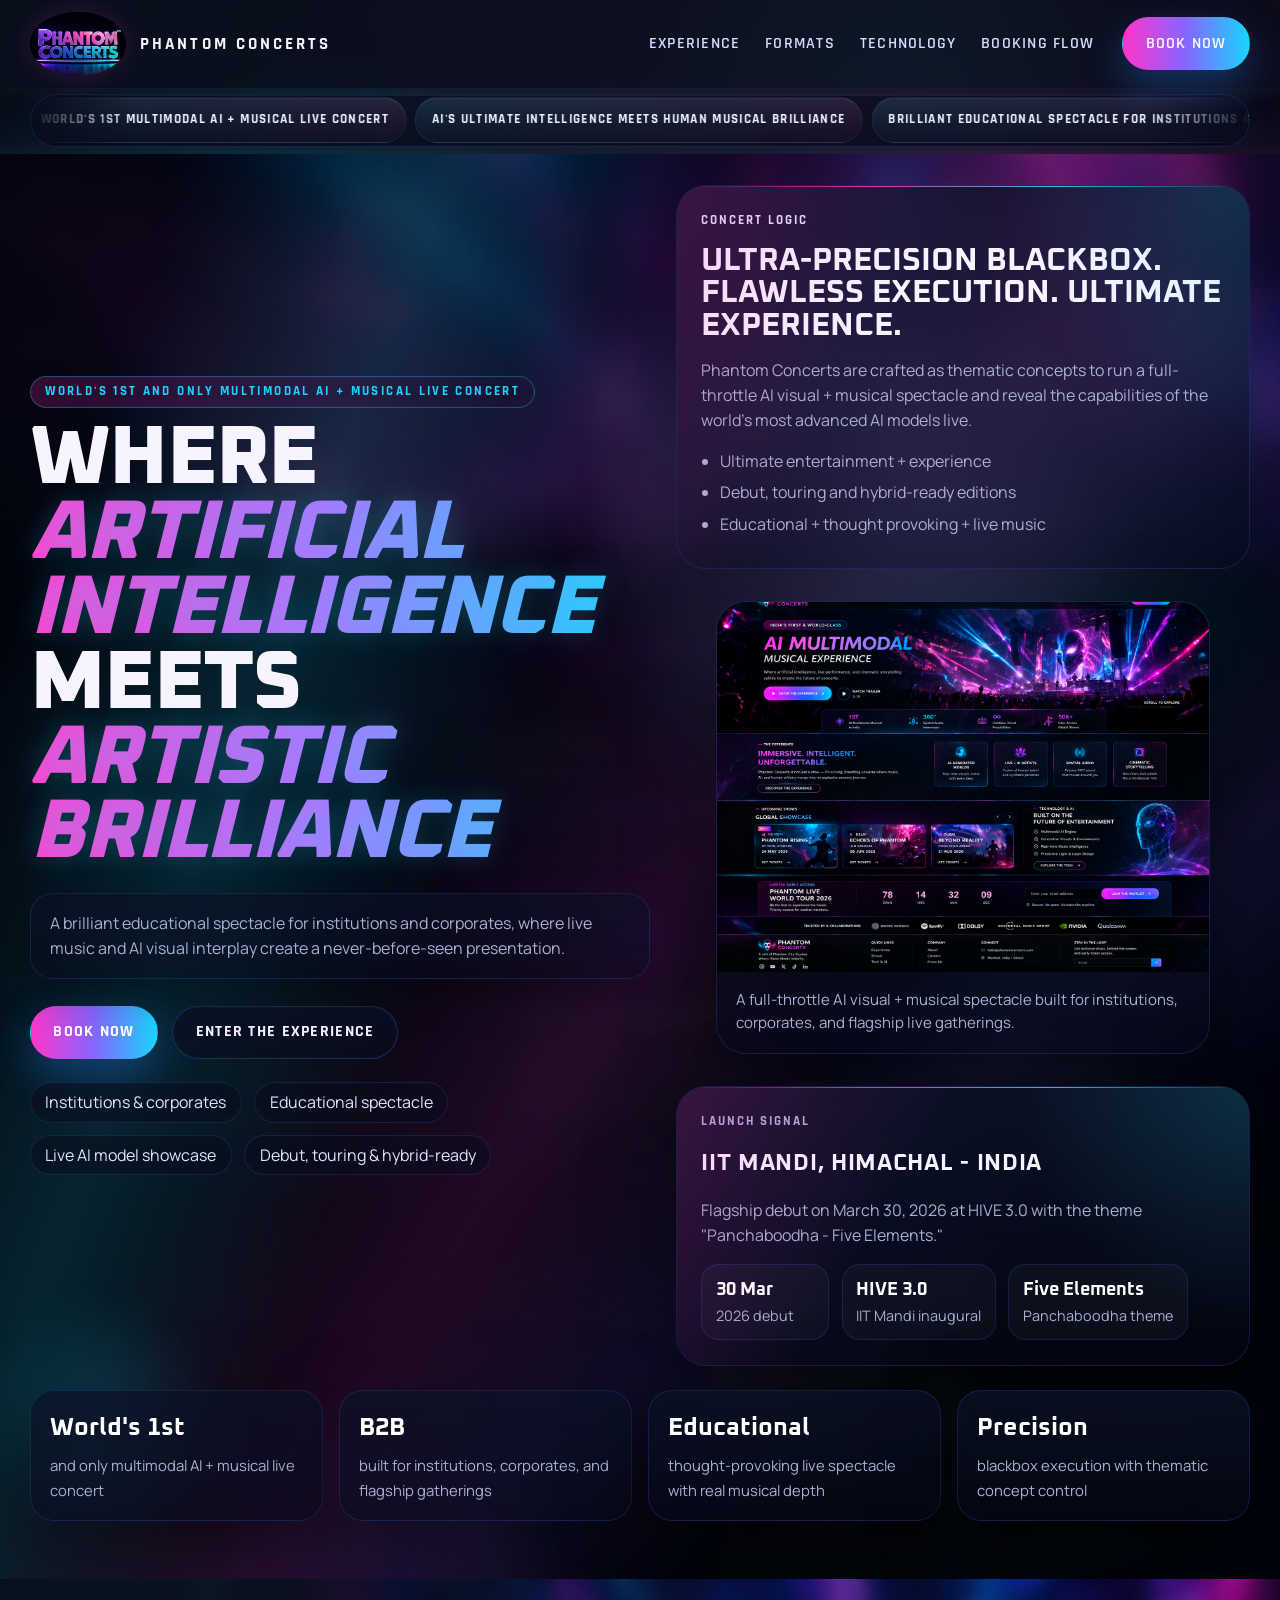
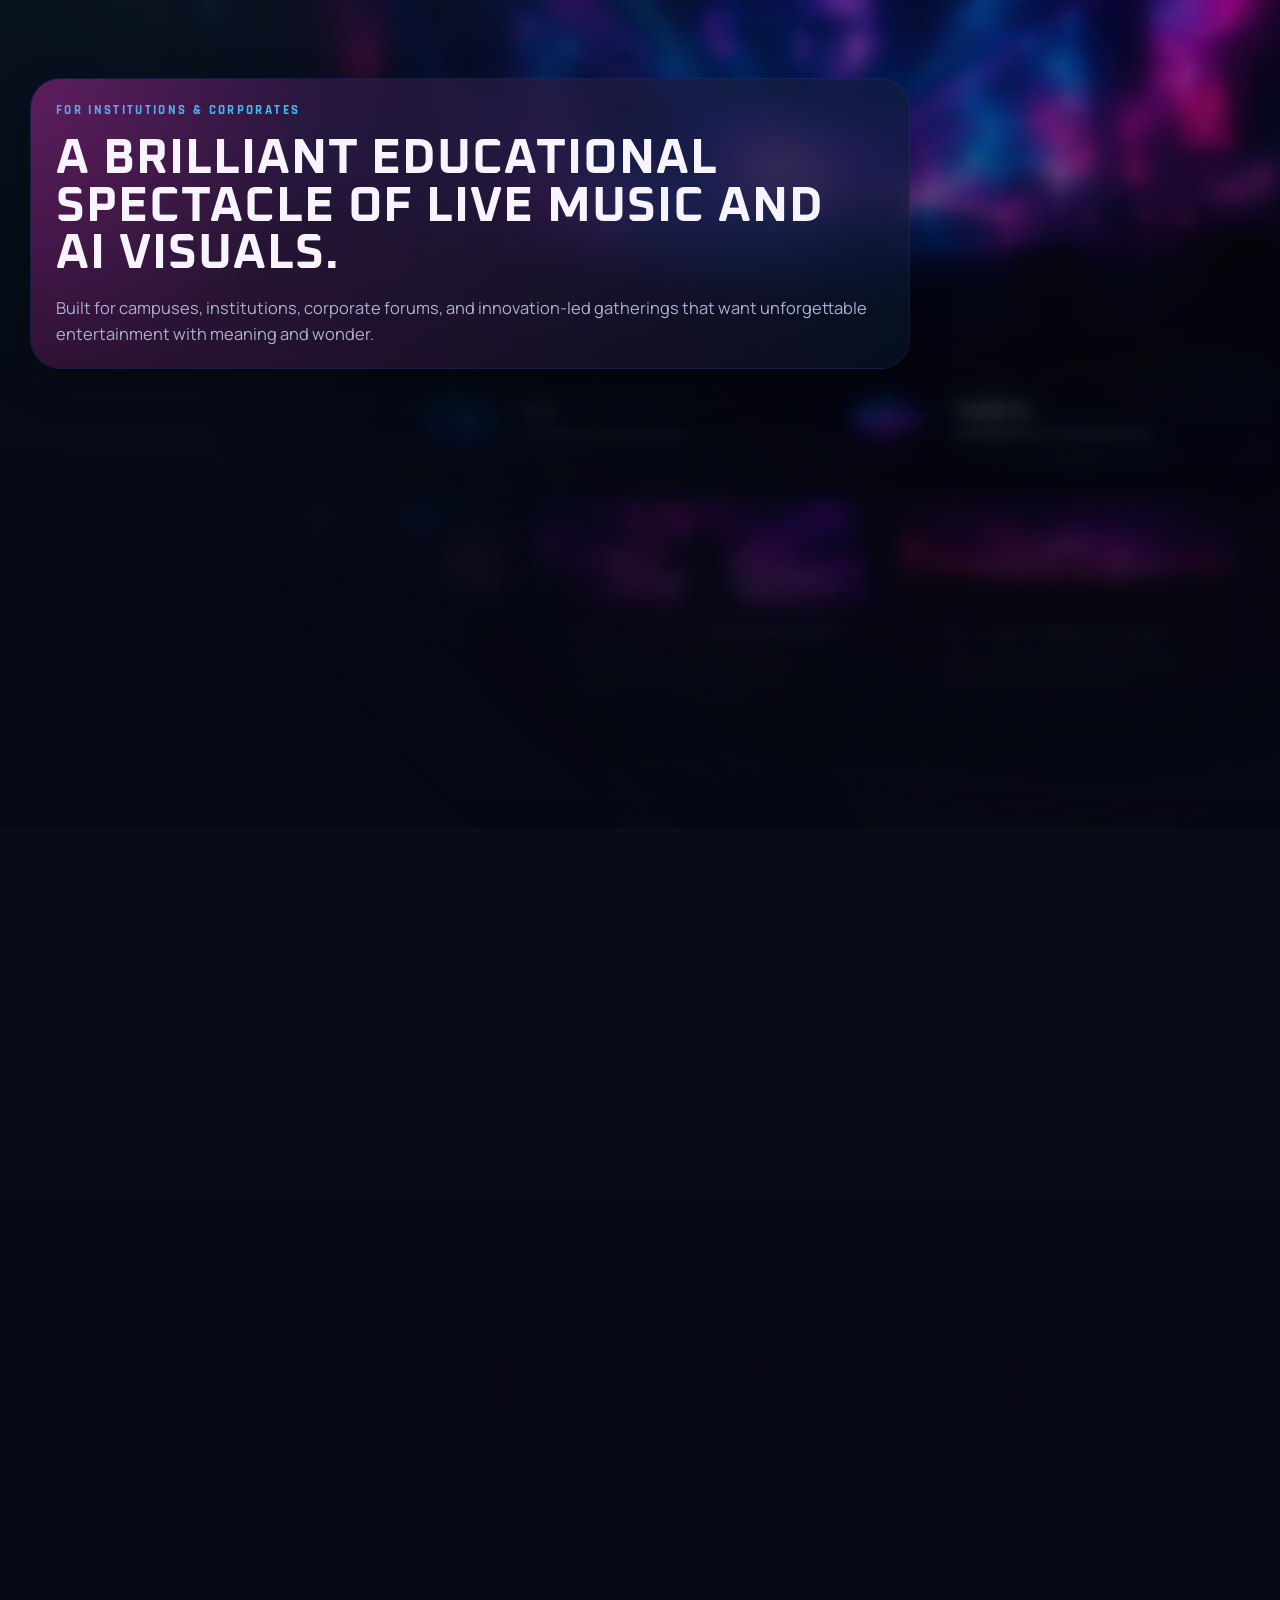
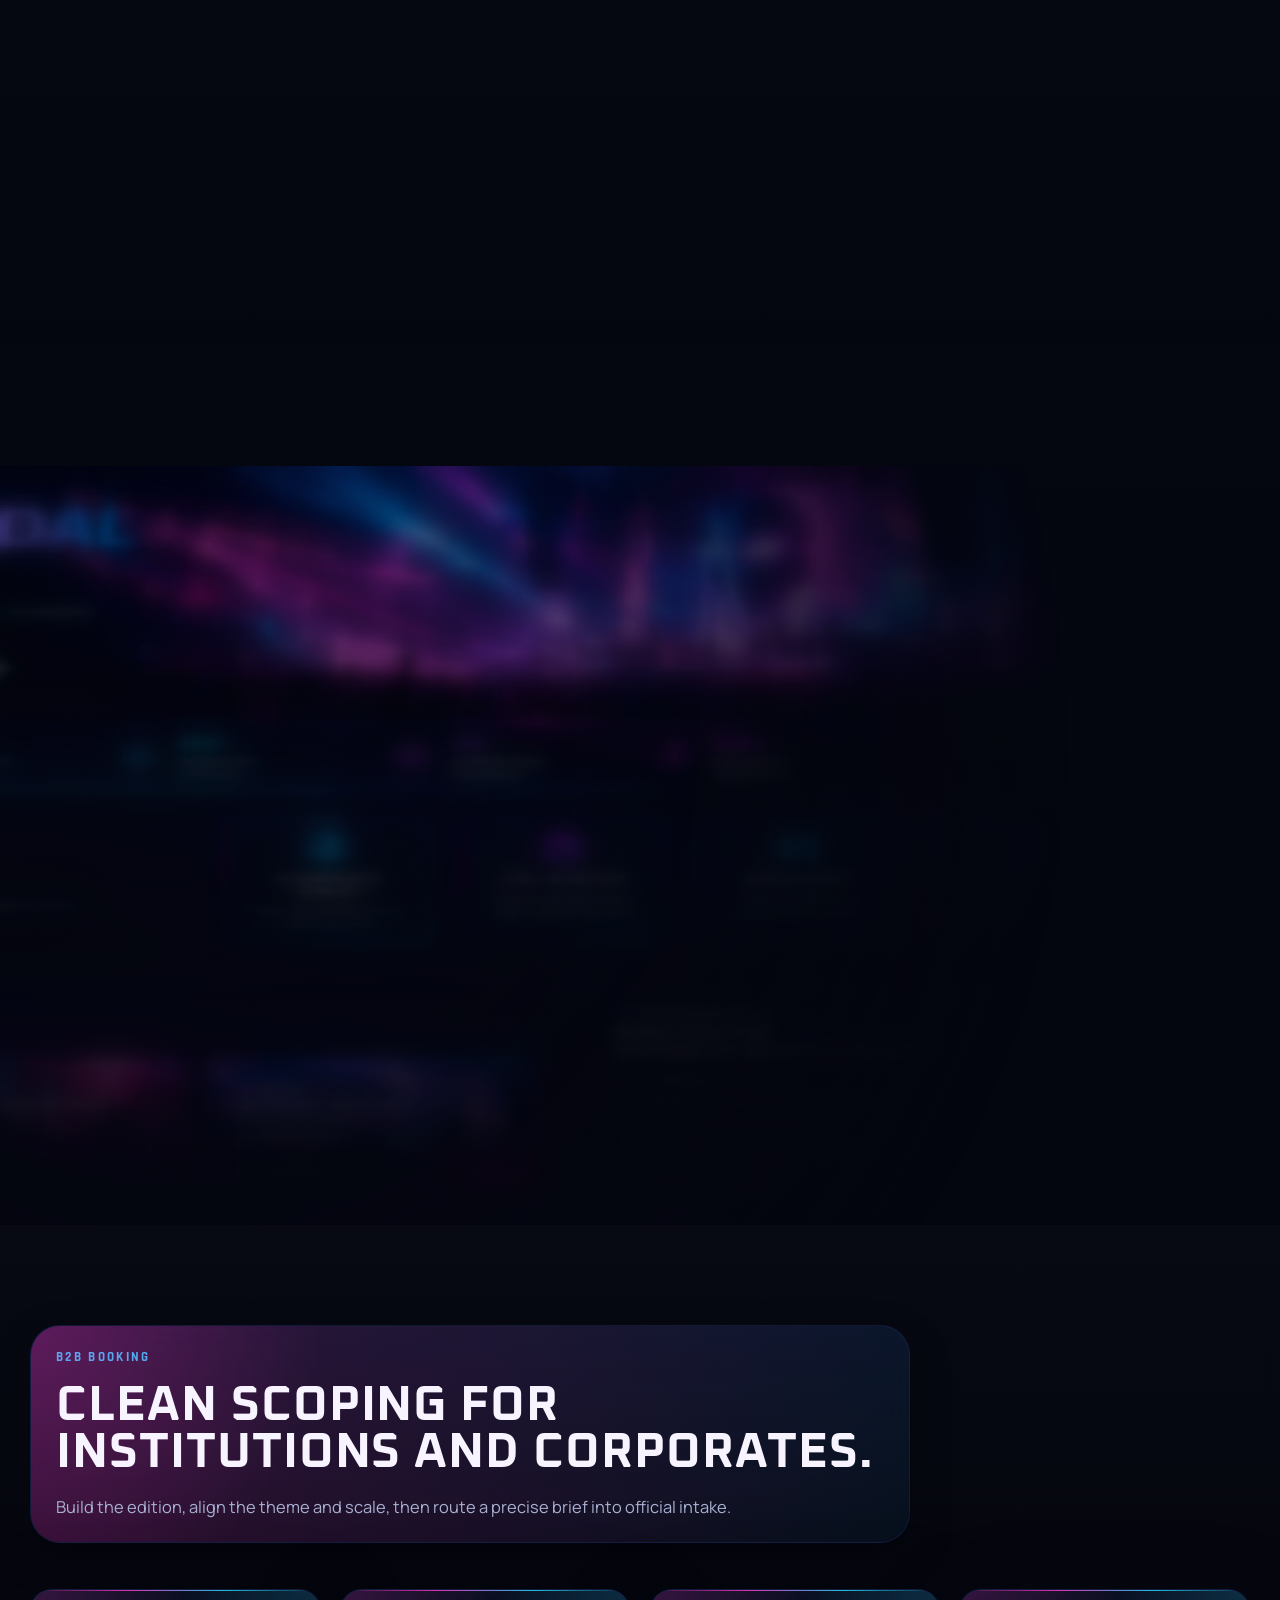
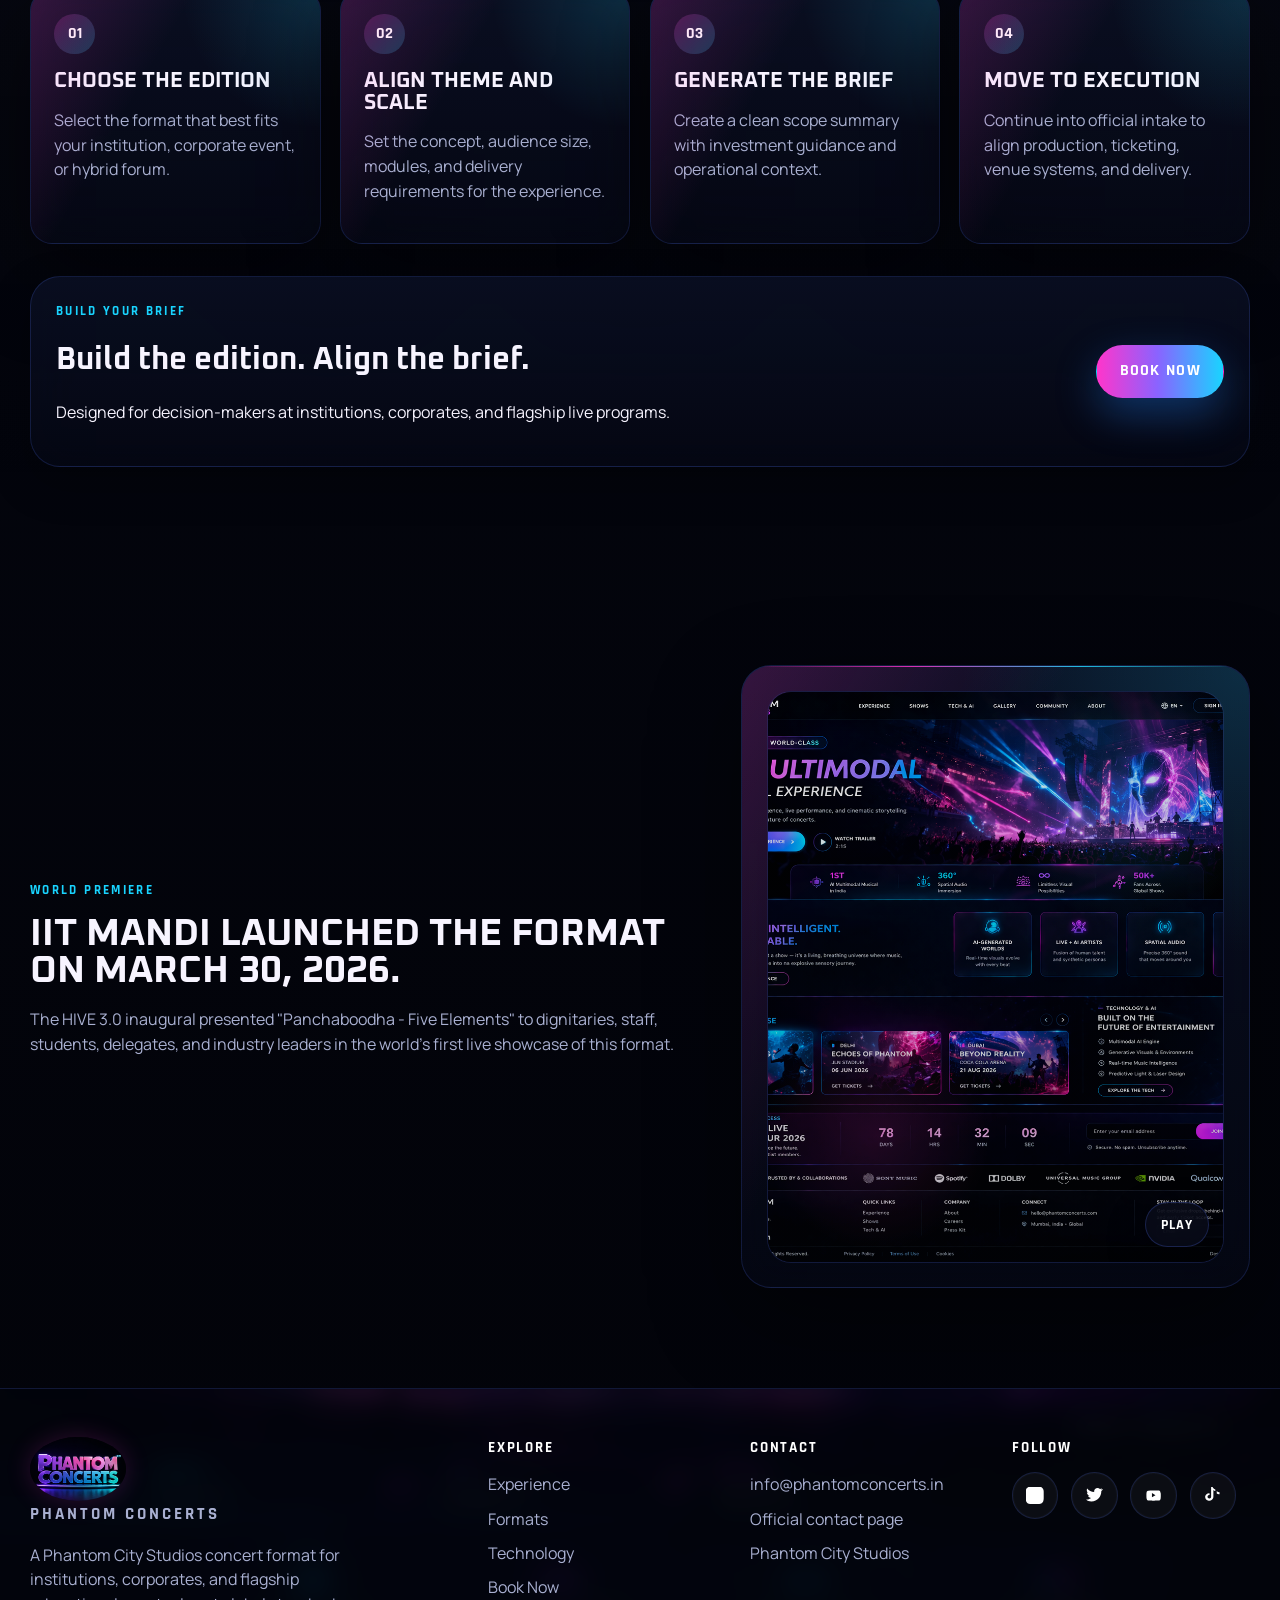
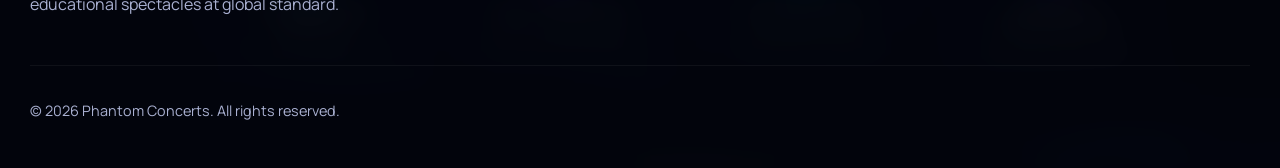
==== commit 1aff0c1b: "Update heading text for technology section" ====
--- a/index.html
+++ b/index.html
@@ -350,7 +350,7 @@
         <div class="container">
           <div class="section-heading" data-reveal>
             <p class="eyebrow">Concert Logic</p>
-            <h2>Ultra-precision blackbox. Flawless execution. Ultimate experience.</h2>
+            <h2>Precision blackbox. Flawless execution. Ultimate experience.</h2>
             <p>
               Behind the spectacle is disciplined thematic design, live multimodal orchestration, and
               precise show control.
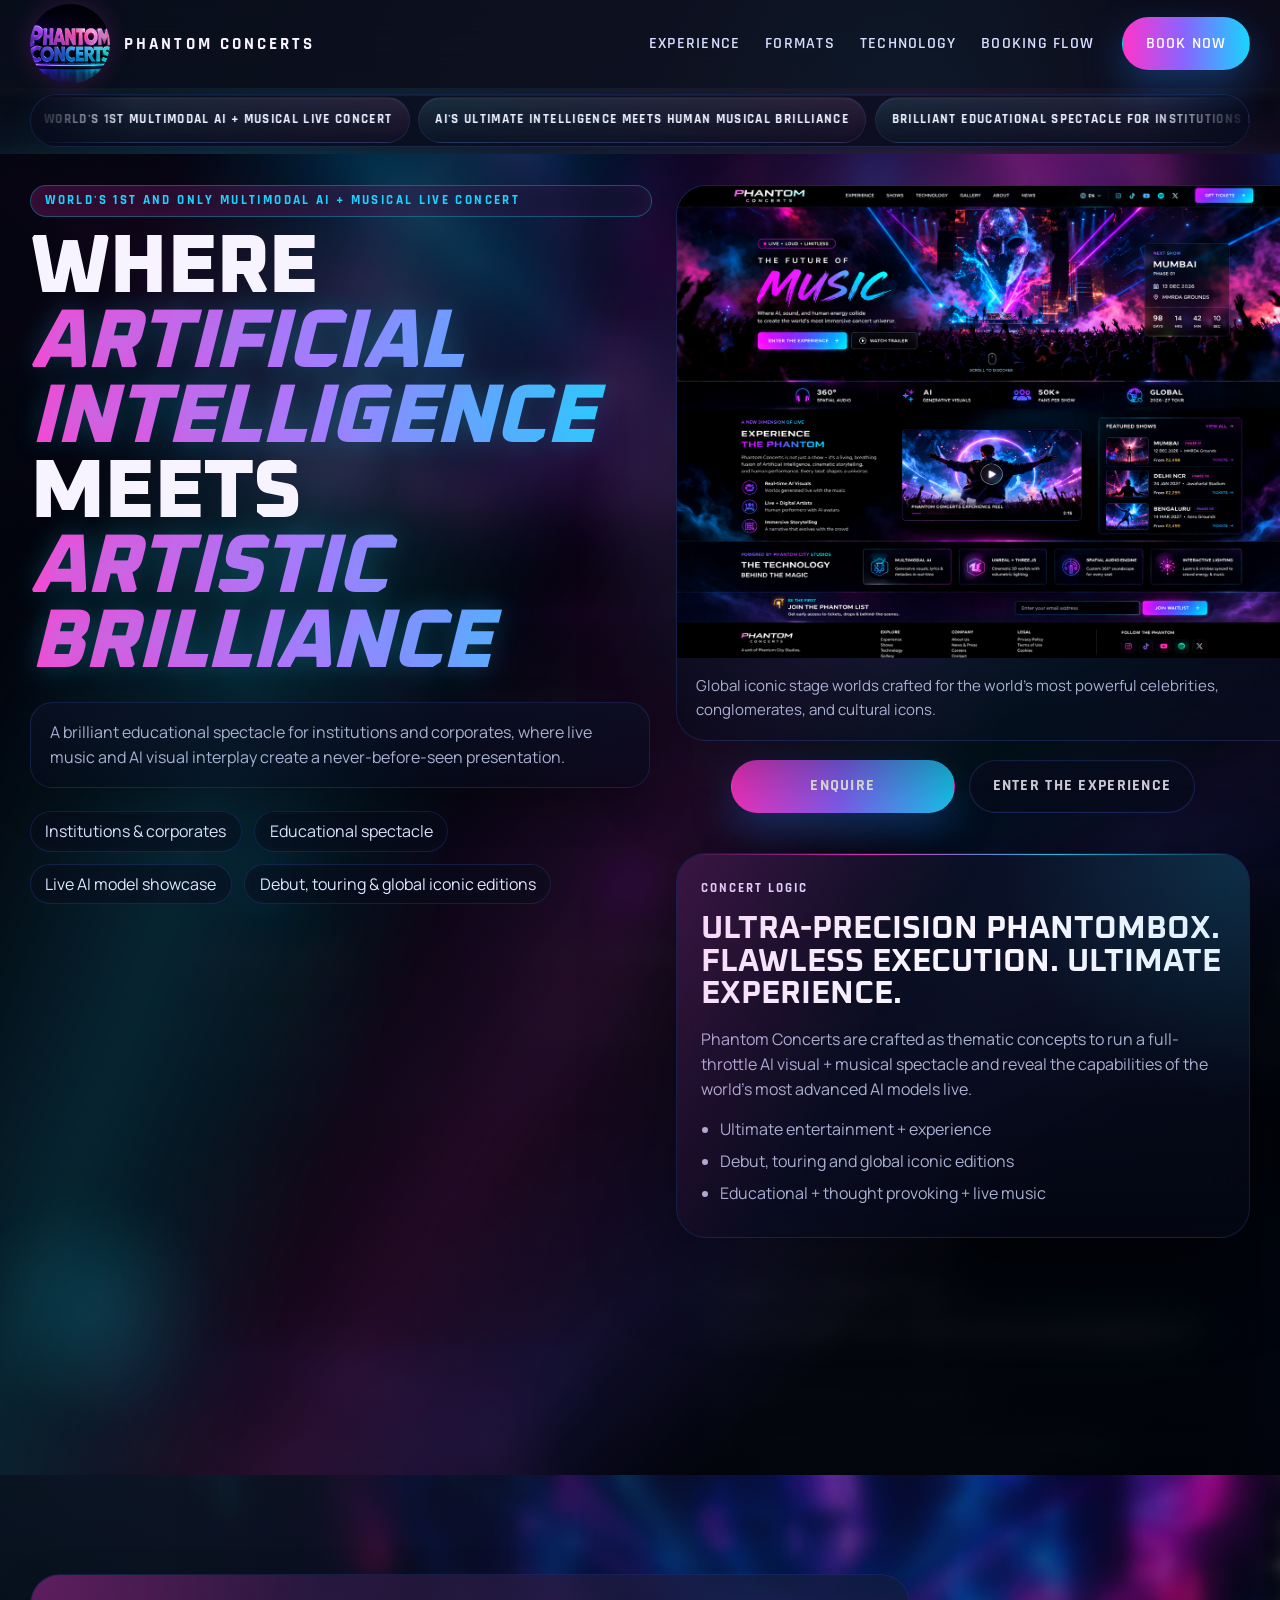
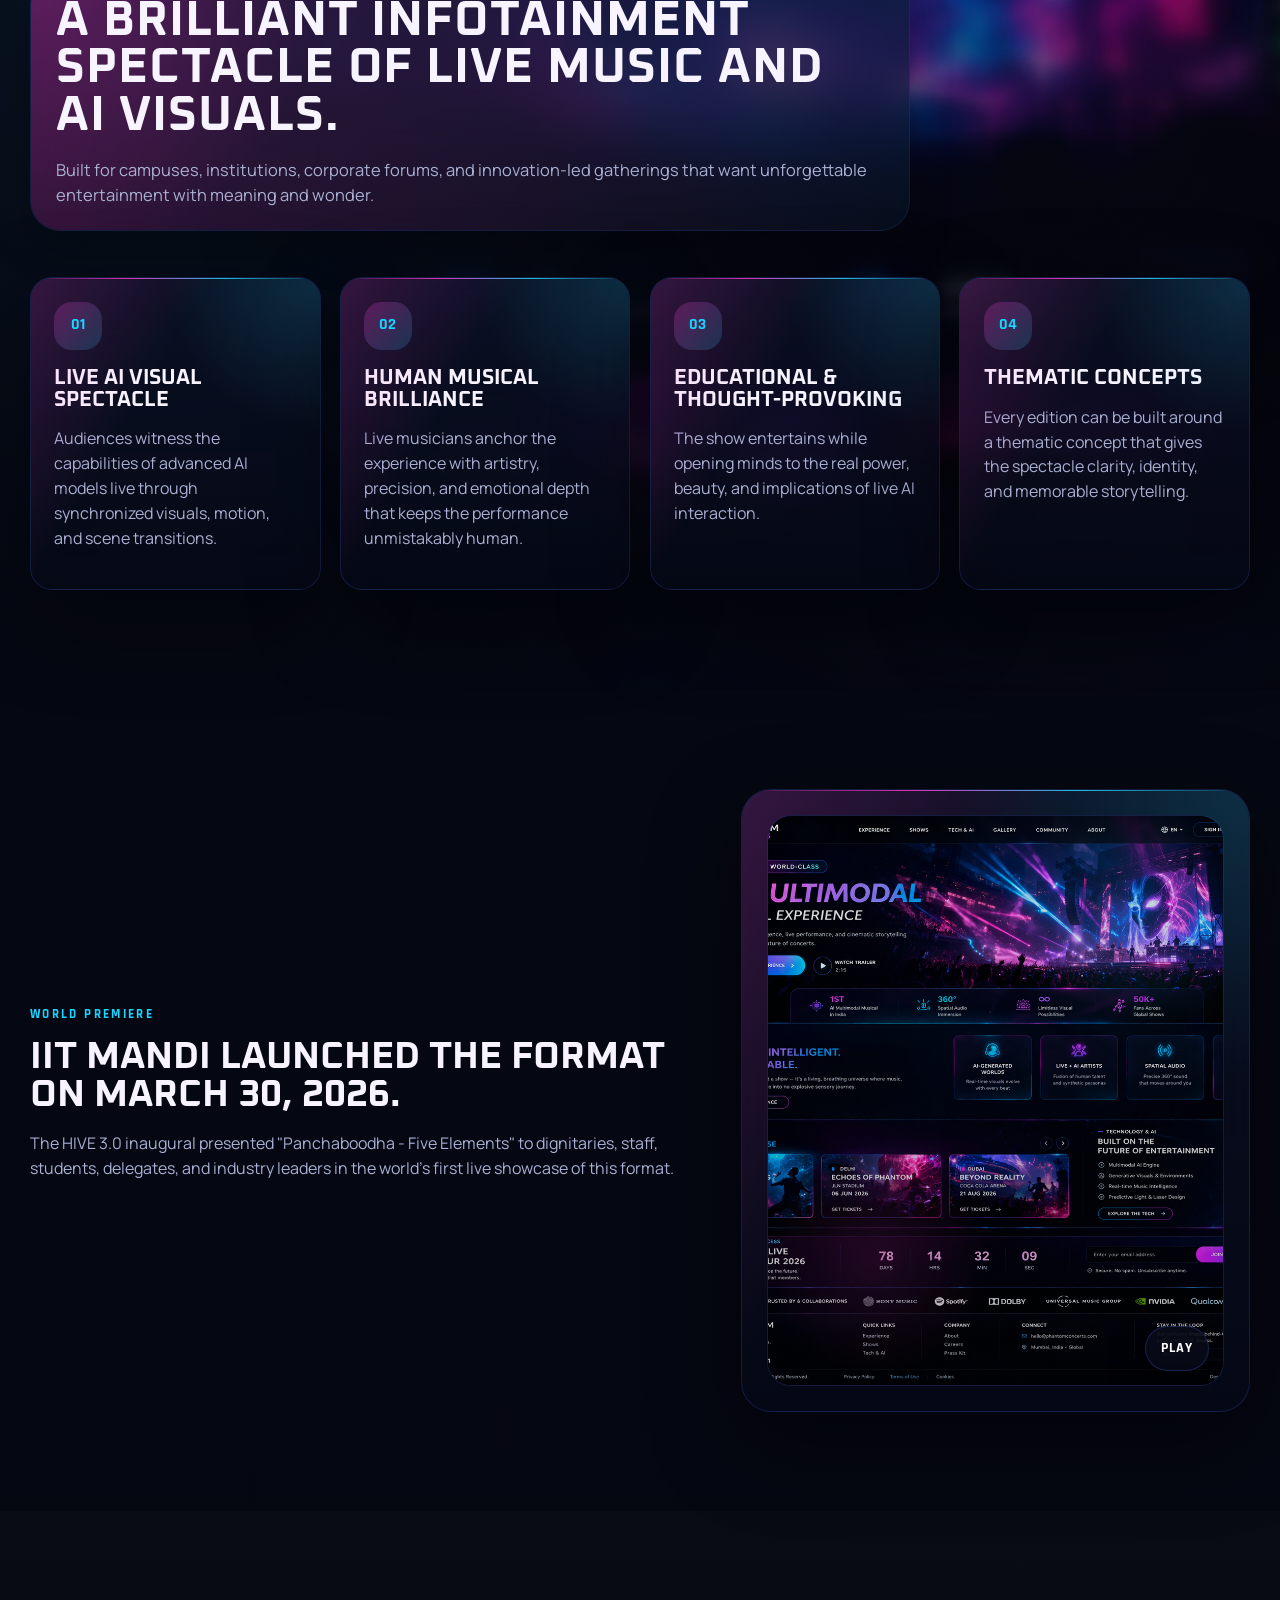
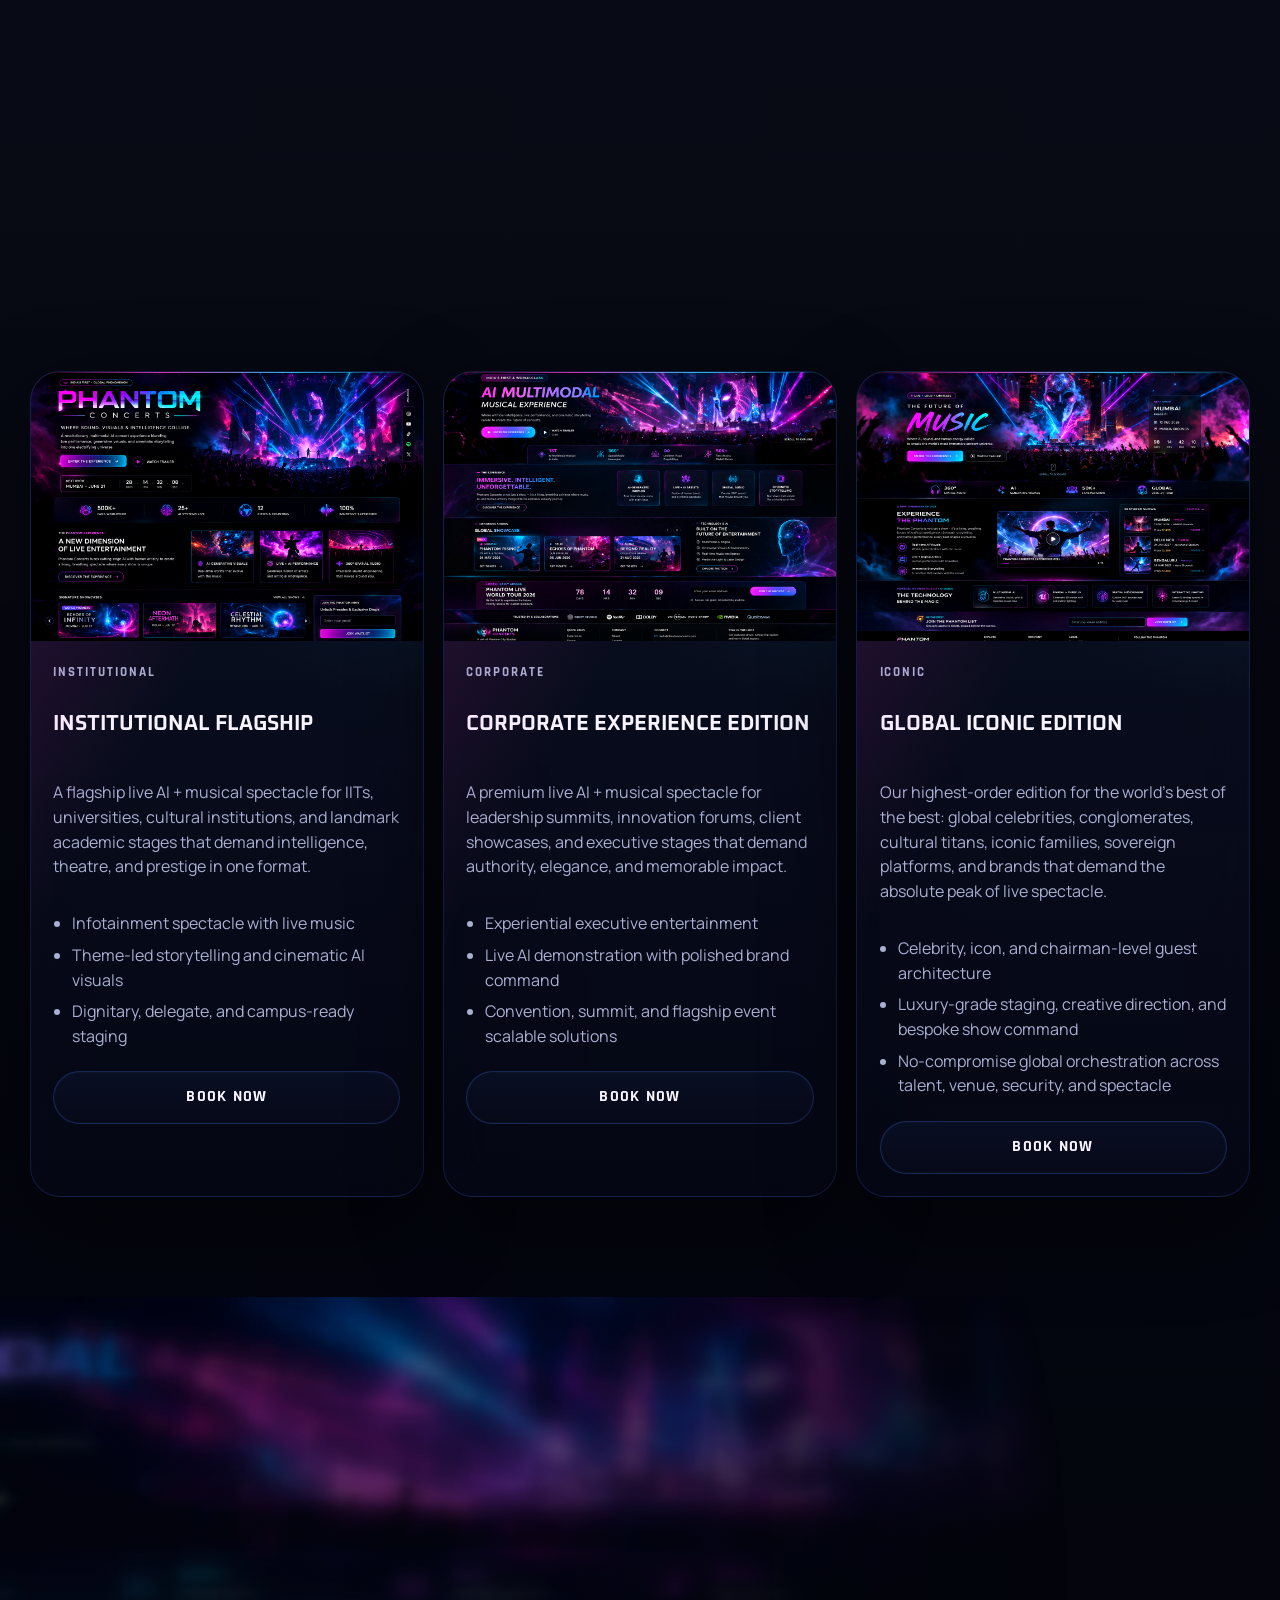
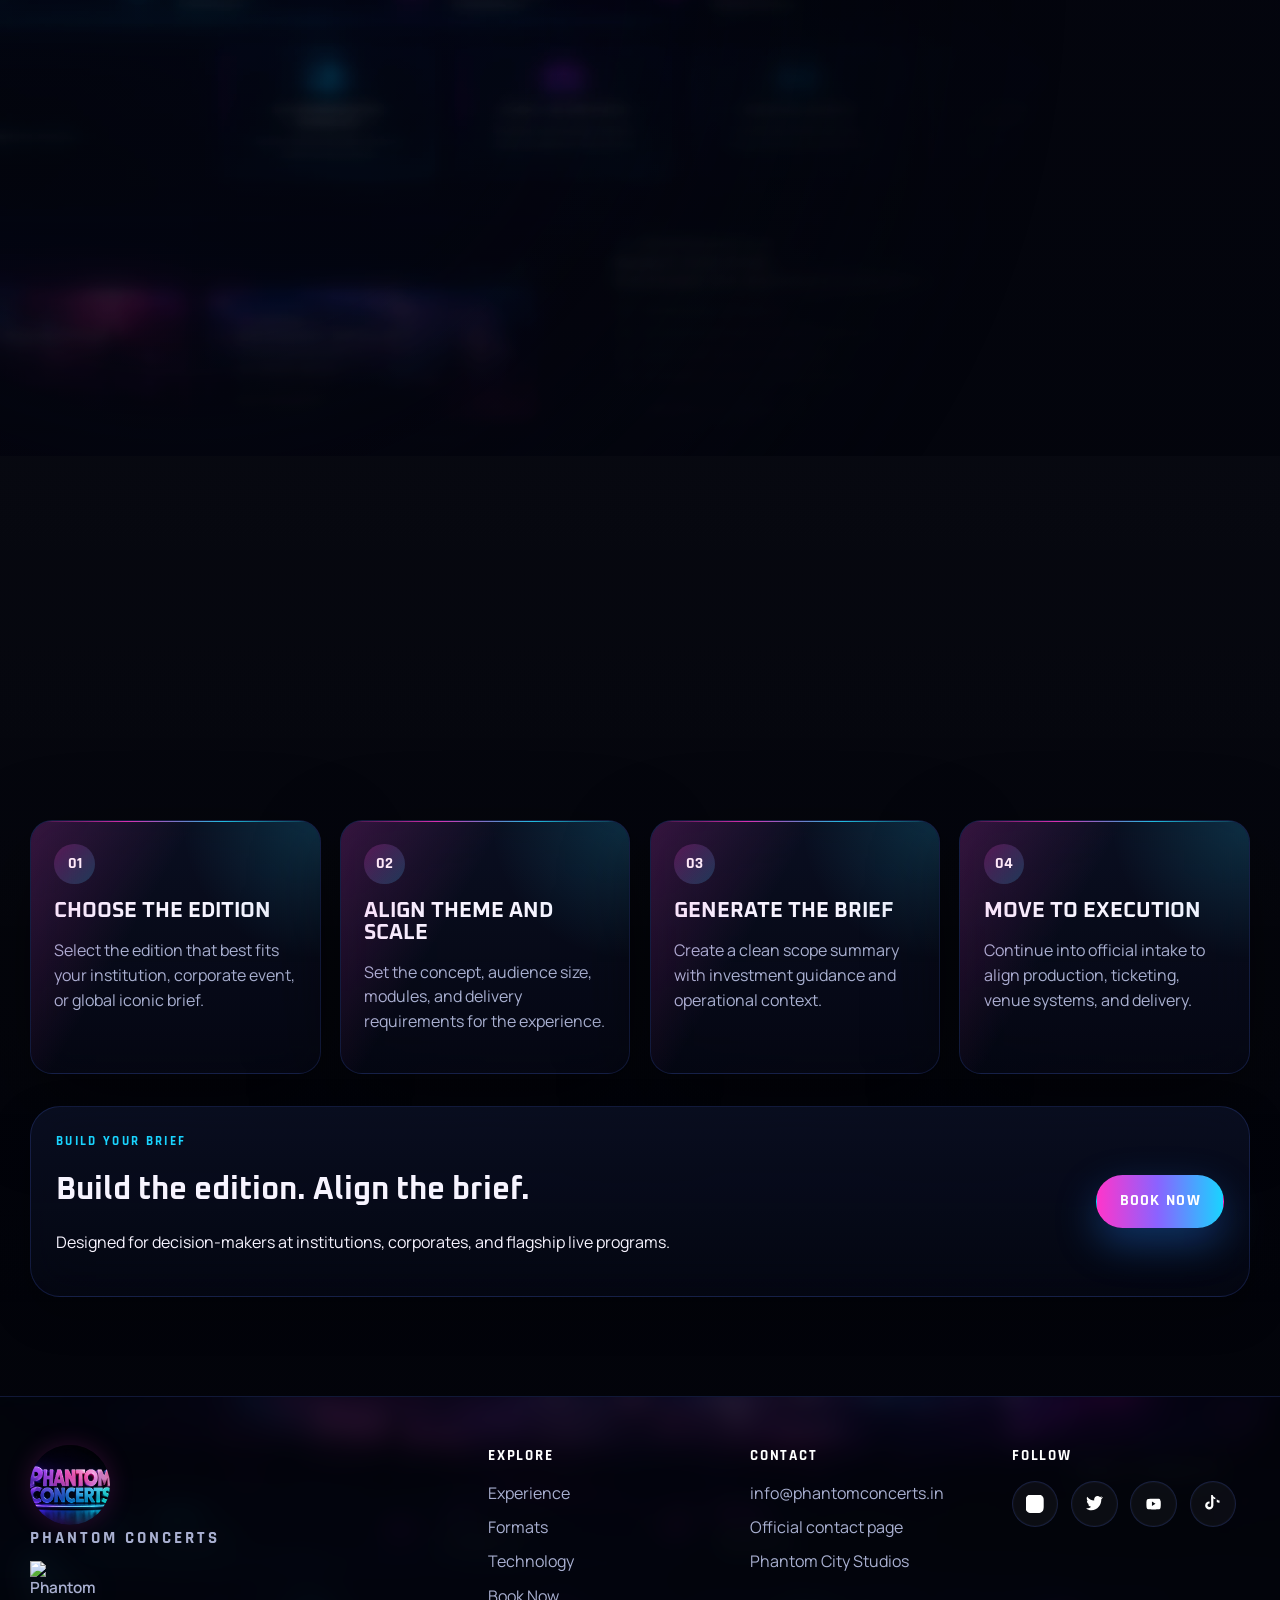
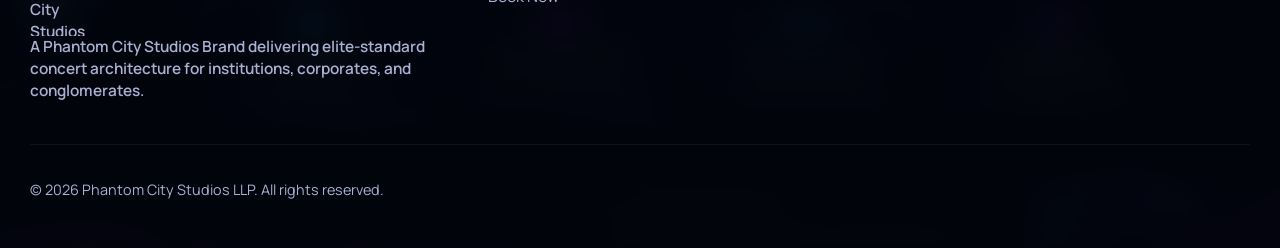
==== commit 376469ae: "Add files via upload" ====
--- a/index.html
+++ b/index.html
@@ -109,8 +109,8 @@
                 <span>AI's ultimate intelligence meets human musical brilliance</span>
                 <span>Brilliant educational spectacle for institutions &amp; corporates</span>
                 <span>Live AI visual + musical interplay</span>
-                <span>Blackbox precision. Flawless execution. Ultimate experience.</span>
-                <span>Debut, touring &amp; hybrid-ready editions</span>
+                <span>Phantombox precision. Flawless execution. Ultimate experience.</span>
+                <span>Debut, touring &amp; global iconic editions</span>
               </div>
             </div>
           </div>
@@ -138,73 +138,83 @@
               A brilliant educational spectacle for institutions and corporates, where live music and AI
               visual interplay create a never-before-seen presentation.
             </p>
-            <div class="hero-actions">
-              <a href="booking.html" class="button primary">Book Now</a>
-              <a href="#experience" class="button secondary">Enter the Experience</a>
-            </div>
             <div class="hero-signals" aria-label="Concert capabilities">
               <span class="signal-chip">Institutions &amp; corporates</span>
               <span class="signal-chip">Educational spectacle</span>
               <span class="signal-chip">Live AI model showcase</span>
-              <span class="signal-chip">Debut, touring &amp; hybrid-ready</span>
+              <span class="signal-chip">Debut, touring &amp; global iconic editions</span>
             </div>
+
+            <aside class="hero-launch-card masked-panel" data-reveal>
+              <p class="panel-label">Launch Signal</p>
+              <h3>IIT Mandi, Himachal - India</h3>
+              <p>Flagship debut on March 30, 2026 at HIVE 3.0 with the theme "Panchaboodha - Five Elements."</p>
+              <div class="mini-stats">
+                <div class="mini-stat">
+                  <strong>30 Mar</strong>
+                  <span>2026 debut</span>
+                </div>
+                <div class="mini-stat">
+                  <strong>HIVE 3.0</strong>
+                  <span>IIT Mandi inaugural</span>
+                </div>
+                <div class="mini-stat">
+                  <strong>Five Elements</strong>
+                  <span>Panchaboodha theme</span>
+                </div>
+              </div>
+            </aside>
           </div>
 
           <div class="hero-stage" data-reveal>
+            <div class="hero-stage-stack">
+              <figure
+                class="hero-media-card hero-stage-showcase"
+                data-hero-showcase
+                data-show-sequence-start="1"
+                data-show-initial-index="2"
+                data-show-interval="3600"
+                data-show-caption-1="Institutional debut architecture engineered for flagship campuses, innovation forums, and knowledge-led audiences."
+                data-show-caption-2="Touring-scale concert intelligence built for premium corporate rooms, large-format venues, and headline live moments."
+                data-show-caption-3="Global iconic stage worlds crafted for the world's most powerful celebrities, conglomerates, and cultural icons.">
+                <img src="assets/show2.jpg" alt="Phantom Concerts signature concert visual system" />
+                <figcaption data-hero-caption aria-live="polite">
+                  Touring-scale concert intelligence built for premium corporate rooms, large-format venues,
+                  and headline live moments.
+                </figcaption>
+              </figure>
+            </div>
+            <div class="hero-actions hero-stage-actions">
+              <a href="booking.html" class="button primary">Enquire</a>
+              <a href="#experience" class="button secondary">Enter the Experience</a>
+            </div>
+
             <article class="spotlight-panel masked-panel">
               <p class="panel-label">Concert Logic</p>
-              <h2>Ultra-precision blackbox. Flawless execution. Ultimate experience.</h2>
+              <h2>Ultra-precision Phantombox. <br> Flawless execution. Ultimate experience.</h2>
               <p>
                 Phantom Concerts are crafted as thematic concepts to run a full-throttle AI visual +
                 musical spectacle and reveal the capabilities of the world's most advanced AI models live.
               </p>
               <ul class="panel-list">
                 <li>Ultimate entertainment + experience</li>
-                <li>Debut, touring and hybrid-ready editions</li>
+                <li>Debut, touring and global iconic editions</li>
                 <li>Educational + thought provoking + live music</li>
               </ul>
             </article>
 
-            <div class="hero-stage-stack">
-              <figure class="hero-media-card">
-                <img src="assets/show2.jpg" alt="Phantom Concerts signature concert visual system" />
-                <figcaption>
-                  A full-throttle AI visual + musical spectacle built for institutions, corporates, and
-                  flagship live gatherings.
-                </figcaption>
-              </figure>
-
-              <aside class="hero-next-card masked-panel">
-                <p class="panel-label">Launch Signal</p>
-                <h3>IIT Mandi, Himachal - India</h3>
-                <p>Flagship debut on March 30, 2026 at HIVE 3.0 with the theme "Panchaboodha - Five Elements."</p>
-                <div class="mini-stats">
-                  <div class="mini-stat">
-                    <strong>30 Mar</strong>
-                    <span>2026 debut</span>
-                  </div>
-                  <div class="mini-stat">
-                    <strong>HIVE 3.0</strong>
-                    <span>IIT Mandi inaugural</span>
-                  </div>
-                  <div class="mini-stat">
-                    <strong>Five Elements</strong>
-                    <span>Panchaboodha theme</span>
-                  </div>
-                </div>
-              </aside>
-            </div>
+
           </div>
         </div>
 
         <div class="container hero-metric-band" data-reveal>
           <article class="metric-card">
             <strong>World's 1st</strong>
-            <span>and only multimodal AI + musical live concert</span>
+            <span>and only multimodal AI + musical live-in concert</span>
           </article>
           <article class="metric-card">
             <strong>B2B</strong>
-            <span>built for institutions, corporates, and flagship gatherings</span>
+            <span>built for institutions, corporates, flagship cultural gatherings, governments etc</span>
           </article>
           <article class="metric-card">
             <strong>Educational</strong>
@@ -212,7 +222,7 @@
           </article>
           <article class="metric-card">
             <strong>Precision</strong>
-            <span>blackbox execution with thematic concept control</span>
+            <span>Phantombox execution with thematic concept control</span>
           </article>
         </div>
       </section>
@@ -220,8 +230,7 @@
       <section class="section" id="experience">
         <div class="container">
           <div class="section-heading" data-reveal>
-            <p class="eyebrow">For Institutions &amp; Corporates</p>
-            <h2>A brilliant educational spectacle of live music and AI visuals.</h2>
+            <h2>A brilliant infotainment spectacle of live music and AI visuals.</h2>
             <p>
               Built for campuses, institutions, corporate forums, and innovation-led gatherings that want
               unforgettable entertainment with meaning and wonder.
@@ -264,178 +273,6 @@
           </div>
         </div>
       </section>
-
-      <section class="section section-tinted" id="formats">
-        <div class="container">
-          <div class="section-heading" data-reveal>
-            <p class="eyebrow">Editions</p>
-            <h2>B2B editions for institutions, corporates, and hybrid forums.</h2>
-            <p>
-              Each edition can be tailored in scope, theme, and technical depth before official intake
-              begins.
-            </p>
-          </div>
-
-          <div class="format-grid">
-            <article class="format-card" data-reveal>
-              <img src="assets/show1.jpg" alt="India debut concert format" />
-              <div class="format-content">
-                <p class="format-meta">Institutional</p>
-                <h3>Institutional Flagship</h3>
-                <p>
-                  A flagship live AI + musical spectacle for IITs, universities, cultural institutions, and
-                  landmark academic gatherings.
-                </p>
-                <ul class="card-points">
-                  <li>Educational spectacle with live music</li>
-                  <li>Theme-led storytelling and AI visuals</li>
-                  <li>Dignitary, delegate, and campus-ready staging</li>
-                </ul>
-                <a
-                  href="booking.html?experience=flagship-arena&amp;region=asia-pacific&amp;audience=5000-15000&amp;modules=visual-worlds,spatial-audio,live-broadcast"
-                  class="button secondary"
-                  >Book Now</a
-                >
-              </div>
-            </article>
-
-            <article class="format-card" data-reveal>
-              <img src="assets/show2.jpg" alt="Global touring concert format" />
-              <div class="format-content">
-                <p class="format-meta">Corporate</p>
-                <h3>Corporate Experience Edition</h3>
-                <p>
-                  A premium edition for corporate innovation forums, leadership summits, client showcases,
-                  and executive gatherings.
-                </p>
-                <ul class="card-points">
-                  <li>Thought-provoking executive entertainment</li>
-                  <li>Live AI capability demonstration</li>
-                  <li>Scalable for conventions and flagship events</li>
-                </ul>
-                <a
-                  href="booking.html?experience=touring-theater&amp;region=multi-city-global&amp;audience=1000-5000&amp;language=multilingual&amp;modules=visual-worlds,ai-host,audience-interaction"
-                  class="button secondary"
-                  >Book Now</a
-                >
-              </div>
-            </article>
-
-            <article class="format-card" data-reveal>
-              <img src="assets/show3.jpg" alt="Hybrid and virtual concert format" />
-              <div class="format-content">
-                <p class="format-meta">Hybrid</p>
-                <h3>Hybrid Forum Edition</h3>
-                <p>
-                  A live + digital format for institutions and corporates that need on-stage impact with
-                  remote reach.
-                </p>
-                <ul class="card-points">
-                  <li>Live and remote audience engagement</li>
-                  <li>Educational and innovation-focused delivery</li>
-                  <li>Hybrid-ready production orchestration</li>
-                </ul>
-                <a
-                  href="booking.html?experience=hybrid-broadcast&amp;region=north-america&amp;audience=up-to-1000&amp;modules=live-broadcast,ai-host,audience-interaction"
-                  class="button secondary"
-                  >Book Now</a
-                >
-              </div>
-            </article>
-          </div>
-        </div>
-      </section>
-
-      <section class="section" id="technology">
-        <div class="container">
-          <div class="section-heading" data-reveal>
-            <p class="eyebrow">Concert Logic</p>
-            <h2>Precision blackbox. Flawless execution. Ultimate experience.</h2>
-            <p>
-              Behind the spectacle is disciplined thematic design, live multimodal orchestration, and
-              precise show control.
-            </p>
-          </div>
-
-          <div class="tech-grid">
-            <article class="tech-card" data-reveal>
-              <h3>Thematic Concept Design</h3>
-              <p>
-                Every show can be built around a thematic concept that gives the audience a strong narrative
-                and emotional frame.
-              </p>
-            </article>
-            <article class="tech-card" data-reveal>
-              <h3>Live AI Model Showcase</h3>
-              <p>
-                The audience witnesses the remarkable capabilities of advanced AI models live inside a fully
-                musical presentation.
-              </p>
-            </article>
-            <article class="tech-card" data-reveal>
-              <h3>Blackbox Execution</h3>
-              <p>
-                Precision timing, scene control, and tight orchestration keep the spectacle polished,
-                reliable, and immersive.
-              </p>
-            </article>
-            <article class="tech-card" data-reveal>
-              <h3>Touring &amp; Hybrid Control</h3>
-              <p>
-                The format can extend cleanly across debut, touring, and hybrid-ready editions without
-                losing its impact.
-              </p>
-            </article>
-          </div>
-        </div>
-      </section>
-
-      <section class="section section-tinted" id="booking-flow">
-        <div class="container">
-          <div class="section-heading" data-reveal>
-            <p class="eyebrow">B2B Booking</p>
-            <h2>Clean scoping for institutions and corporates.</h2>
-            <p>
-              Build the edition, align the theme and scale, then route a precise brief into official intake.
-            </p>
-          </div>
-
-          <div class="flow-grid">
-            <article class="flow-card" data-reveal>
-              <span>01</span>
-              <h3>Choose the edition</h3>
-              <p>Select the format that best fits your institution, corporate event, or hybrid forum.</p>
-            </article>
-            <article class="flow-card" data-reveal>
-              <span>02</span>
-              <h3>Align theme and scale</h3>
-              <p>Set the concept, audience size, modules, and delivery requirements for the experience.</p>
-            </article>
-            <article class="flow-card" data-reveal>
-              <span>03</span>
-              <h3>Generate the brief</h3>
-              <p>Create a clean scope summary with investment guidance and operational context.</p>
-            </article>
-            <article class="flow-card" data-reveal>
-              <span>04</span>
-              <h3>Move to execution</h3>
-              <p>Continue into official intake to align production, ticketing, venue systems, and delivery.</p>
-            </article>
-          </div>
-
-          <div class="cta-band" data-reveal>
-            <div>
-              <p class="eyebrow">Build Your Brief</p>
-              <h3>Build the edition. Align the brief.</h3>
-              <p>
-                Designed for decision-makers at institutions, corporates, and flagship live programs.
-              </p>
-            </div>
-            <a href="booking.html" class="button primary">Book Now</a>
-          </div>
-        </div>
-      </section>
-
       <section class="section launch-window">
         <div class="container launch-grid">
           <div class="launch-copy" data-reveal>
@@ -469,6 +306,179 @@
           </div>
         </div>
       </section>
+      <section class="section section-tinted" id="formats">
+        <div class="container">
+          <div class="section-heading" data-reveal>
+            <p class="eyebrow">Editions</p>
+            <h2>Customized editions for institutions, corporates, and flagship events & forums.</h2>
+            <p>
+              Each edition can be tailored in scope, theme, and technical depth before official intake
+              begins.
+            </p>
+          </div>
+
+          <div class="format-grid">
+            <article class="format-card" data-reveal>
+              <img src="assets/show1.jpg" alt="India debut concert format" />
+              <div class="format-content">
+                <p class="format-meta">Institutional</p>
+                <h3>Institutional Flagship</h3>
+                <p>
+                  A flagship live AI + musical spectacle for IITs, universities, cultural institutions, and
+                  landmark academic stages that demand intelligence, theatre, and prestige in one format.
+                </p>
+                <ul class="card-points">
+                  <li>Infotainment spectacle with live music</li>
+                  <li>Theme-led storytelling and cinematic AI visuals</li>
+                  <li>Dignitary, delegate, and campus-ready staging</li>
+                </ul>
+                <a
+                  href="booking.html?experience=flagship-arena&amp;region=asia-pacific&amp;audience=5000-15000&amp;modules=visual-worlds,spatial-audio,live-broadcast"
+                  class="button secondary"
+                  >Book Now</a
+                >
+              </div>
+            </article>
+
+            <article class="format-card" data-reveal>
+              <img src="assets/show2.jpg" alt="Global touring concert format" />
+              <div class="format-content">
+                <p class="format-meta">Corporate</p>
+                <h3>Corporate Experience Edition</h3>
+                <p>
+                  A premium live AI + musical spectacle for leadership summits, innovation forums, client
+                  showcases, and executive stages that demand authority, elegance, and memorable impact.
+                </p>
+                <ul class="card-points">
+                  <li>Experiential executive entertainment</li>
+                  <li>Live AI demonstration with polished brand command</li>
+                  <li>Convention, summit, and flagship event scalable solutions</li>
+                </ul>
+                <a
+                  href="booking.html?experience=touring-theater&amp;region=multi-city-global&amp;audience=1000-5000&amp;language=multilingual&amp;modules=visual-worlds,ai-host,audience-interaction"
+                  class="button secondary"
+                  >Book Now</a
+                >
+              </div>
+            </article>
+
+            <article class="format-card" data-reveal>
+              <img src="assets/show3.jpg" alt="Global iconic concert format" />
+              <div class="format-content">
+                <p class="format-meta">Iconic</p>
+                <h3>Global Iconic Edition</h3>
+                <p>
+                  Our highest-order edition for the world's best of the best: global celebrities,
+                  conglomerates, cultural titans, iconic families, sovereign platforms, and brands that
+                  demand the absolute peak of live spectacle.
+                </p>
+                <ul class="card-points">
+                  <li>Celebrity, icon, and chairman-level guest architecture</li>
+                  <li>Luxury-grade staging, creative direction, and bespoke show command</li>
+                  <li>No-compromise global orchestration across talent, venue, security, and spectacle</li>
+                </ul>
+                <a
+                  href="booking.html?experience=global-iconic&amp;region=multi-city-global&amp;audience=15000-plus&amp;language=multilingual&amp;modules=visual-worlds,spatial-audio,ai-host,live-broadcast,vip-merch"
+                  class="button secondary"
+                  >Book Now</a
+                >
+              </div>
+            </article>
+          </div>
+        </div>
+      </section>
+
+      <section class="section" id="technology">
+        <div class="container">
+          <div class="section-heading" data-reveal>
+            <p class="eyebrow">Concert Logic</p>
+            <h2>Ultra-precision Phantombox. Flawless execution. Ultimate experience.</h2>
+            <p>
+              Behind the spectacle is disciplined thematic design, live multimodal orchestration, and
+              precise show control.
+            </p>
+          </div>
+
+          <div class="tech-grid">
+            <article class="tech-card" data-reveal>
+              <h3>Thematic Concept Design</h3>
+              <p>
+                Every show can be built around a thematic concept that gives the audience a strong narrative
+                and emotional frame.
+              </p>
+            </article>
+            <article class="tech-card" data-reveal>
+              <h3>Live AI Model Showcase</h3>
+              <p>
+                The audience witnesses the remarkable capabilities of advanced AI models live inside a fully
+                musical presentation.
+              </p>
+            </article>
+            <article class="tech-card" data-reveal>
+              <h3>Phantombox Execution</h3>
+              <p>
+                Precision timing, scene control, and tight orchestration keep the spectacle polished,
+                reliable, and immersive.
+              </p>
+            </article>
+            <article class="tech-card" data-reveal>
+              <h3>Touring &amp; Iconic Command</h3>
+              <p>
+                The format can extend cleanly across debut, touring, and global iconic editions without
+                losing its force.
+              </p>
+            </article>
+          </div>
+        </div>
+      </section>
+
+      <section class="section section-tinted" id="booking-flow">
+        <div class="container">
+          <div class="section-heading" data-reveal>
+            <p class="eyebrow">Edition Builder Walkthrough</p>
+            <h2>Clean scoping for institutions and corporates.</h2>
+            <p>
+              Build the edition, align the theme and scale, then route a precise brief into official intake.
+            </p>
+          </div>
+
+          <div class="flow-grid">
+            <article class="flow-card" data-reveal>
+              <span>01</span>
+              <h3>Choose the edition</h3>
+              <p>Select the edition that best fits your institution, corporate event, or global iconic brief.</p>
+            </article>
+            <article class="flow-card" data-reveal>
+              <span>02</span>
+              <h3>Align theme and scale</h3>
+              <p>Set the concept, audience size, modules, and delivery requirements for the experience.</p>
+            </article>
+            <article class="flow-card" data-reveal>
+              <span>03</span>
+              <h3>Generate the brief</h3>
+              <p>Create a clean scope summary with investment guidance and operational context.</p>
+            </article>
+            <article class="flow-card" data-reveal>
+              <span>04</span>
+              <h3>Move to execution</h3>
+              <p>Continue into official intake to align production, ticketing, venue systems, and delivery.</p>
+            </article>
+          </div>
+
+          <div class="cta-band" data-reveal>
+            <div>
+              <p class="eyebrow">Build Your Brief</p>
+              <h3>Build the edition. Align the brief.</h3>
+              <p>
+                Designed for decision-makers at institutions, corporates, and flagship live programs.
+              </p>
+            </div>
+            <a href="booking.html" class="button primary">Book Now</a>
+          </div>
+        </div>
+      </section>
+
+
     </main>
 
     <footer class="site-footer">
@@ -478,10 +488,18 @@
             <img src="assets/logo.png" alt="Phantom Concerts logo" />
             <span>Phantom Concerts</span>
           </a>
-          <p class="footer-copy">
-            A Phantom City Studios concert format for institutions, corporates, and flagship educational
-            spectacles at global standard.
-          </p>
+          <a
+            class="footer-studio-credit"
+            href="https://www.phantomcitystudios.com"
+            target="_blank"
+            rel="noreferrer"
+          >
+            <img src="assets/phantom_logo.png" alt="Phantom City Studios logo" />
+            <span>
+              A Phantom City Studios Brand delivering elite-standard concert architecture for
+              institutions, corporates, and conglomerates.
+            </span>
+          </a>
         </div>
 
         <div>
@@ -521,7 +539,7 @@
       </div>
 
       <div class="container footer-bottom">
-        <p>© <span data-current-year>2026</span> Phantom Concerts. All rights reserved.</p>
+        <p>© <span data-current-year>2026</span> Phantom City Studios LLP. All rights reserved.</p>
       </div>
     </footer>
 
--- a/styles.css
+++ b/styles.css
@@ -373,9 +373,9 @@
 }
 
 .brand img {
-  width: 6rem;
-  height: 4rem;
-  object-fit: fill;
+  width: 5rem;
+  height: 5rem;
+  object-fit: cover;
   border-radius: 50%;
   box-shadow: 0 0 26px rgba(255, 53, 203, 0.18);
 }
@@ -574,7 +574,7 @@
 .hero-grid {
   position: relative;
   grid-template-columns: minmax(0, 1.04fr) minmax(0, 0.96fr);
-  align-items: center;
+  align-items: stretch;
 }
 
 .booking-hero-grid {
@@ -591,6 +591,9 @@
 
 .hero-copy {
   max-width: 48rem;
+  display: flex;
+  flex-direction: column;
+  height: 100%;
 }
 
 .booking-display-title {
@@ -631,6 +634,10 @@
   margin-top: 1.45rem;
 }
 
+.hero-launch-card {
+  margin-top: auto;
+}
+
 .signal-chip,
 .summary-chip {
   display: inline-flex;
@@ -645,13 +652,25 @@
 }
 
 .hero-stage {
-  display: grid;
+  display: flex;
+  flex-direction: column;
+  align-items: stretch;
   gap: 1rem;
+  height: 100%;
 }
 
 .hero-stage-stack {
   display: grid;
   gap: 1rem;
+  align-content: start;
+}
+
+.hero-stage-showcase {
+  isolation: isolate;
+  width: 110%;
+  max-width: none;
+  margin: 0;
+  align-self: flex-start;
 }
 
 .masked-panel,
@@ -716,6 +735,7 @@
 }
 
 .spotlight-panel,
+.hero-launch-card,
 .hero-next-card,
 .countdown-card,
 .summary-card,
@@ -723,6 +743,11 @@
 .booking-hero-note {
   border-radius: var(--radius-lg);
   padding: 1.55rem;
+}
+
+.hero-launch-card {
+  display: grid;
+  gap: 0.9rem;
 }
 
 .trailer-card {
@@ -829,23 +854,63 @@
 }
 
 .hero-media-card img {
+  display: block;
   width: 100%;
   aspect-ratio: 4 / 3;
   object-fit: cover;
   filter: saturate(1.12) contrast(1.02);
+  transition:
+    opacity 540ms ease,
+    transform 780ms ease,
+    filter 520ms ease;
+}
+
+.hero-stage-showcase img.is-transitioning {
+  opacity: 0.68;
+  transform: scale(1.018);
+  filter: saturate(1.06) contrast(1.01);
 }
 
 .hero-media-card figcaption {
   padding: 1rem 1.2rem 1.2rem;
   color: var(--muted);
   font-size: 0.94rem;
-}
-
+  transition:
+    opacity 320ms ease,
+    transform 420ms ease;
+}
+
+.hero-media-card figcaption.is-transitioning {
+  opacity: 0.42;
+  transform: translateY(6px);
+}
+
+.hero-stage-actions {
+  justify-content: center;
+  align-items: center;
+  width: 100%;
+  margin: 0.2rem auto 0;
+}
+
+.hero-stage-actions .button {
+  min-width: 14rem;
+  justify-content: center;
+}
+
+.hero-launch-card h3,
 .hero-next-card h3 {
   margin: 0 0 0.65rem;
   font-size: 1.45rem;
   text-transform: uppercase;
   letter-spacing: 0.03em;
+}
+
+.hero-launch-card p:last-of-type {
+  color: var(--muted);
+}
+
+.hero-stage .spotlight-panel {
+  margin-top: auto;
 }
 
 .mini-stat {
@@ -1086,11 +1151,16 @@
 
 .format-grid {
   grid-template-columns: repeat(3, minmax(0, 1fr));
+  align-items: stretch;
+  grid-auto-rows: 1fr;
 }
 
 .format-card {
   display: flex;
   flex-direction: column;
+  width: 100%;
+  min-width: 0;
+  height: 100%;
   border-radius: var(--radius-lg);
 }
 
@@ -1106,6 +1176,7 @@
   flex: 1;
   flex-direction: column;
   gap: 1rem;
+  min-height: 100%;
   padding: 1.4rem;
 }
 
@@ -1494,6 +1565,13 @@
   display: grid;
   gap: 1rem;
   margin-top: 1.65rem;
+  grid-column: 1 / -1;
+  width: min(calc(100% - 3.1rem), 76rem);
+  margin-left: auto;
+  margin-right: auto;
+  text-align: center;
+  justify-items: center;
+  justify-self: center;
 }
 
 .site-footer {
@@ -1526,6 +1604,33 @@
   margin-bottom: 0.85rem;
 }
 
+.footer-studio-credit {
+  display: inline-flex;
+  align-items: center;
+  gap: 1rem;
+  margin-bottom: 0.95rem;
+  color: rgba(232, 238, 255, 0.88);
+  font-family: "Manrope", sans-serif;
+  font-size: 0.96rem;
+  font-weight: 600;
+  letter-spacing: 0;
+  line-height: 1.45;
+  text-transform: none;
+}
+
+.footer-studio-credit img {
+  width: 4.7rem;
+  height: 4.7rem;
+  flex: 0 0 auto;
+  object-fit: contain;
+  filter: drop-shadow(0 0 18px rgba(81, 229, 255, 0.2));
+}
+
+.footer-studio-credit span {
+  display: inline-block;
+  max-width: 44ch;
+}
+
 .footer-copy {
   max-width: 34ch;
   color: var(--muted);
@@ -1547,6 +1652,10 @@
 }
 
 .site-footer a:hover {
+  color: #fff;
+}
+
+.footer-studio-credit:hover {
   color: #fff;
 }
 
@@ -1639,6 +1748,10 @@
 
   .summary-card {
     position: static;
+  }
+
+  .hero-stage-showcase {
+    width: 100%;
   }
 }
 
@@ -1713,6 +1826,10 @@
     align-items: stretch;
   }
 
+  .hero-stage-actions .button {
+    min-width: 0;
+  }
+
   .button {
     width: 100%;
   }
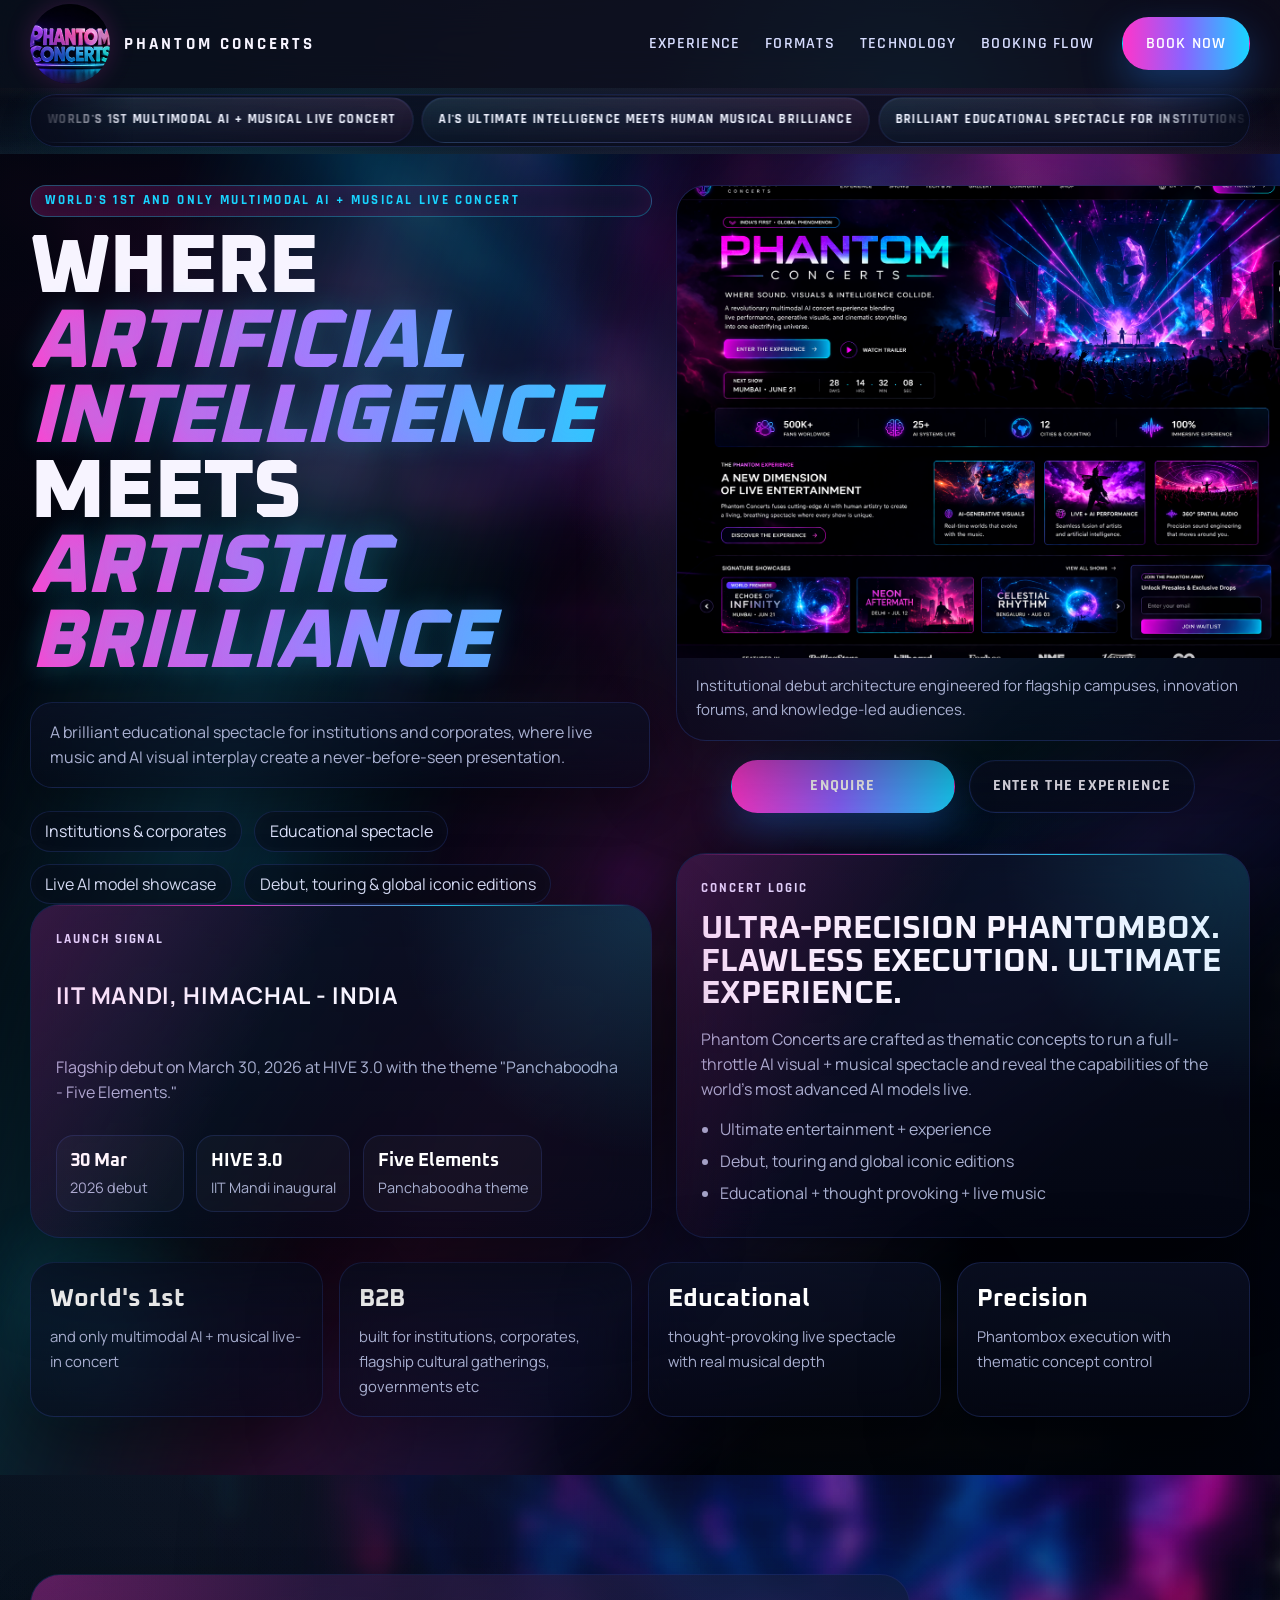
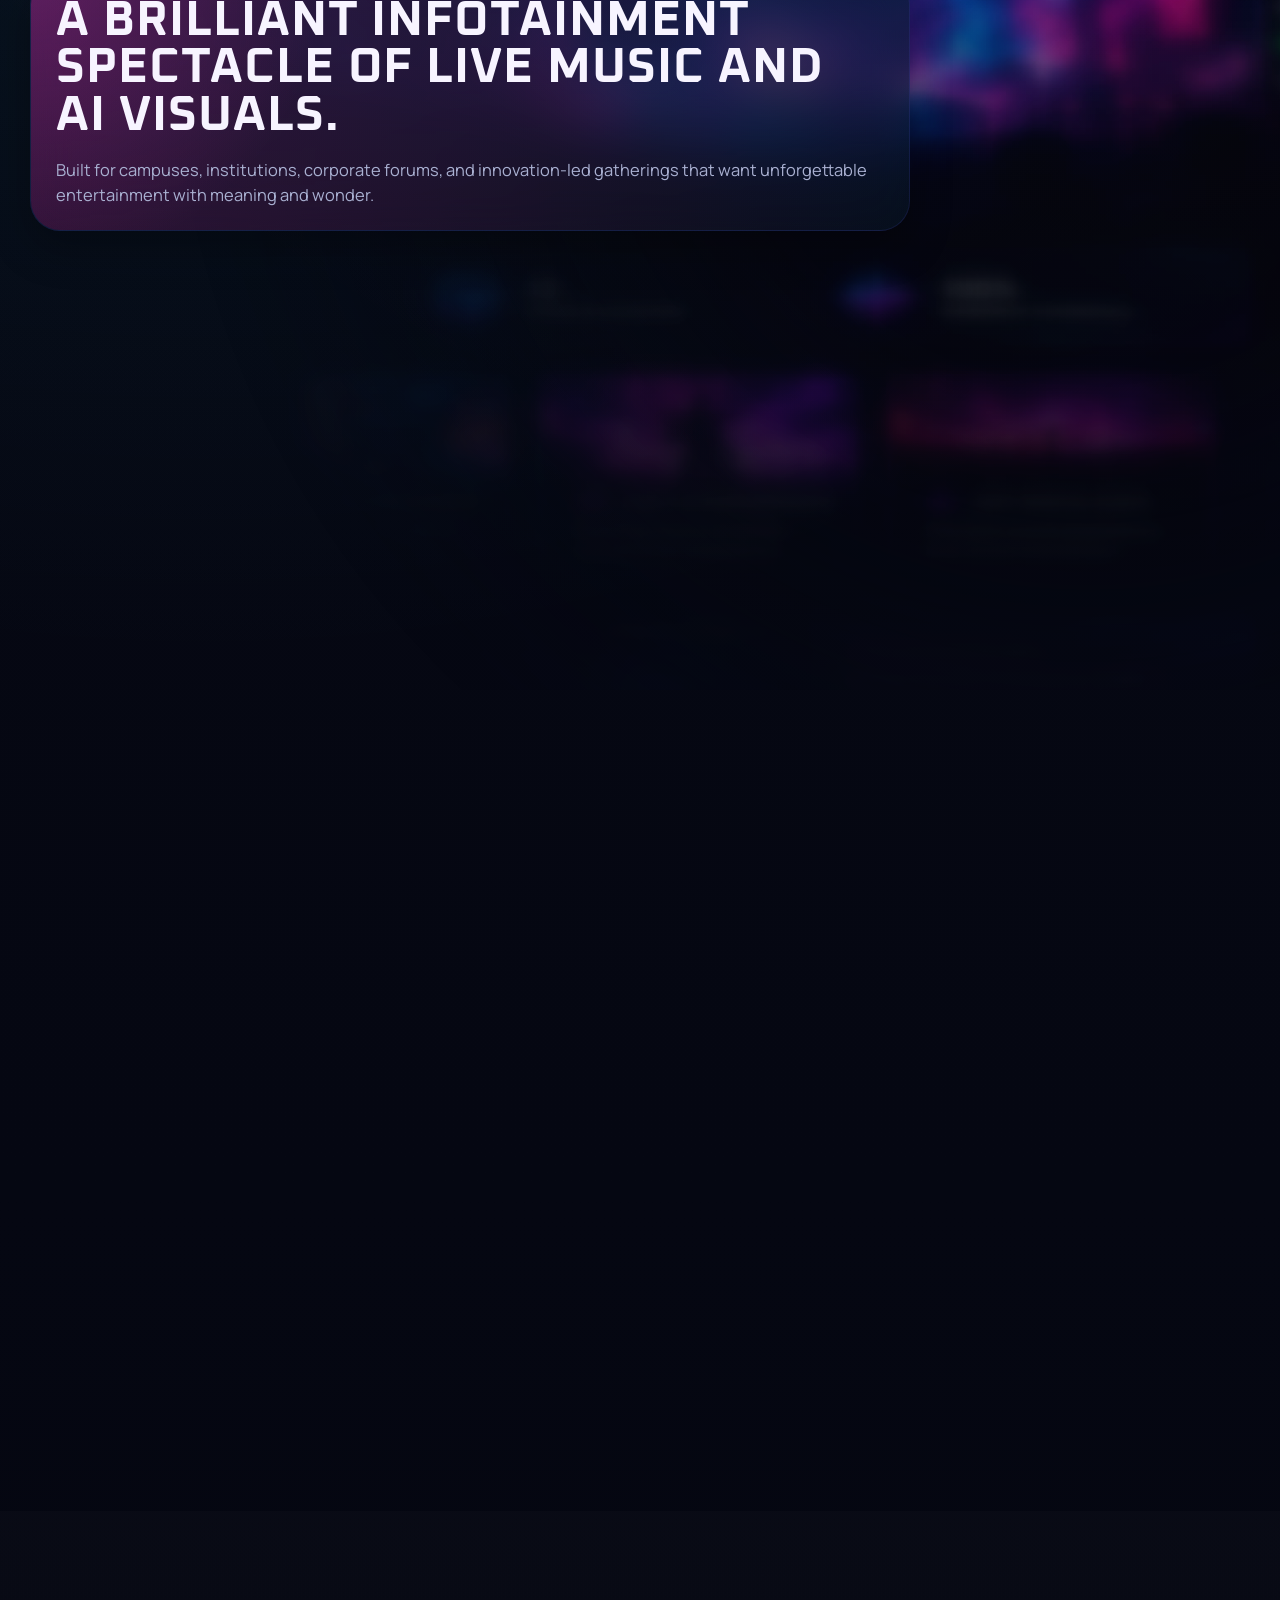
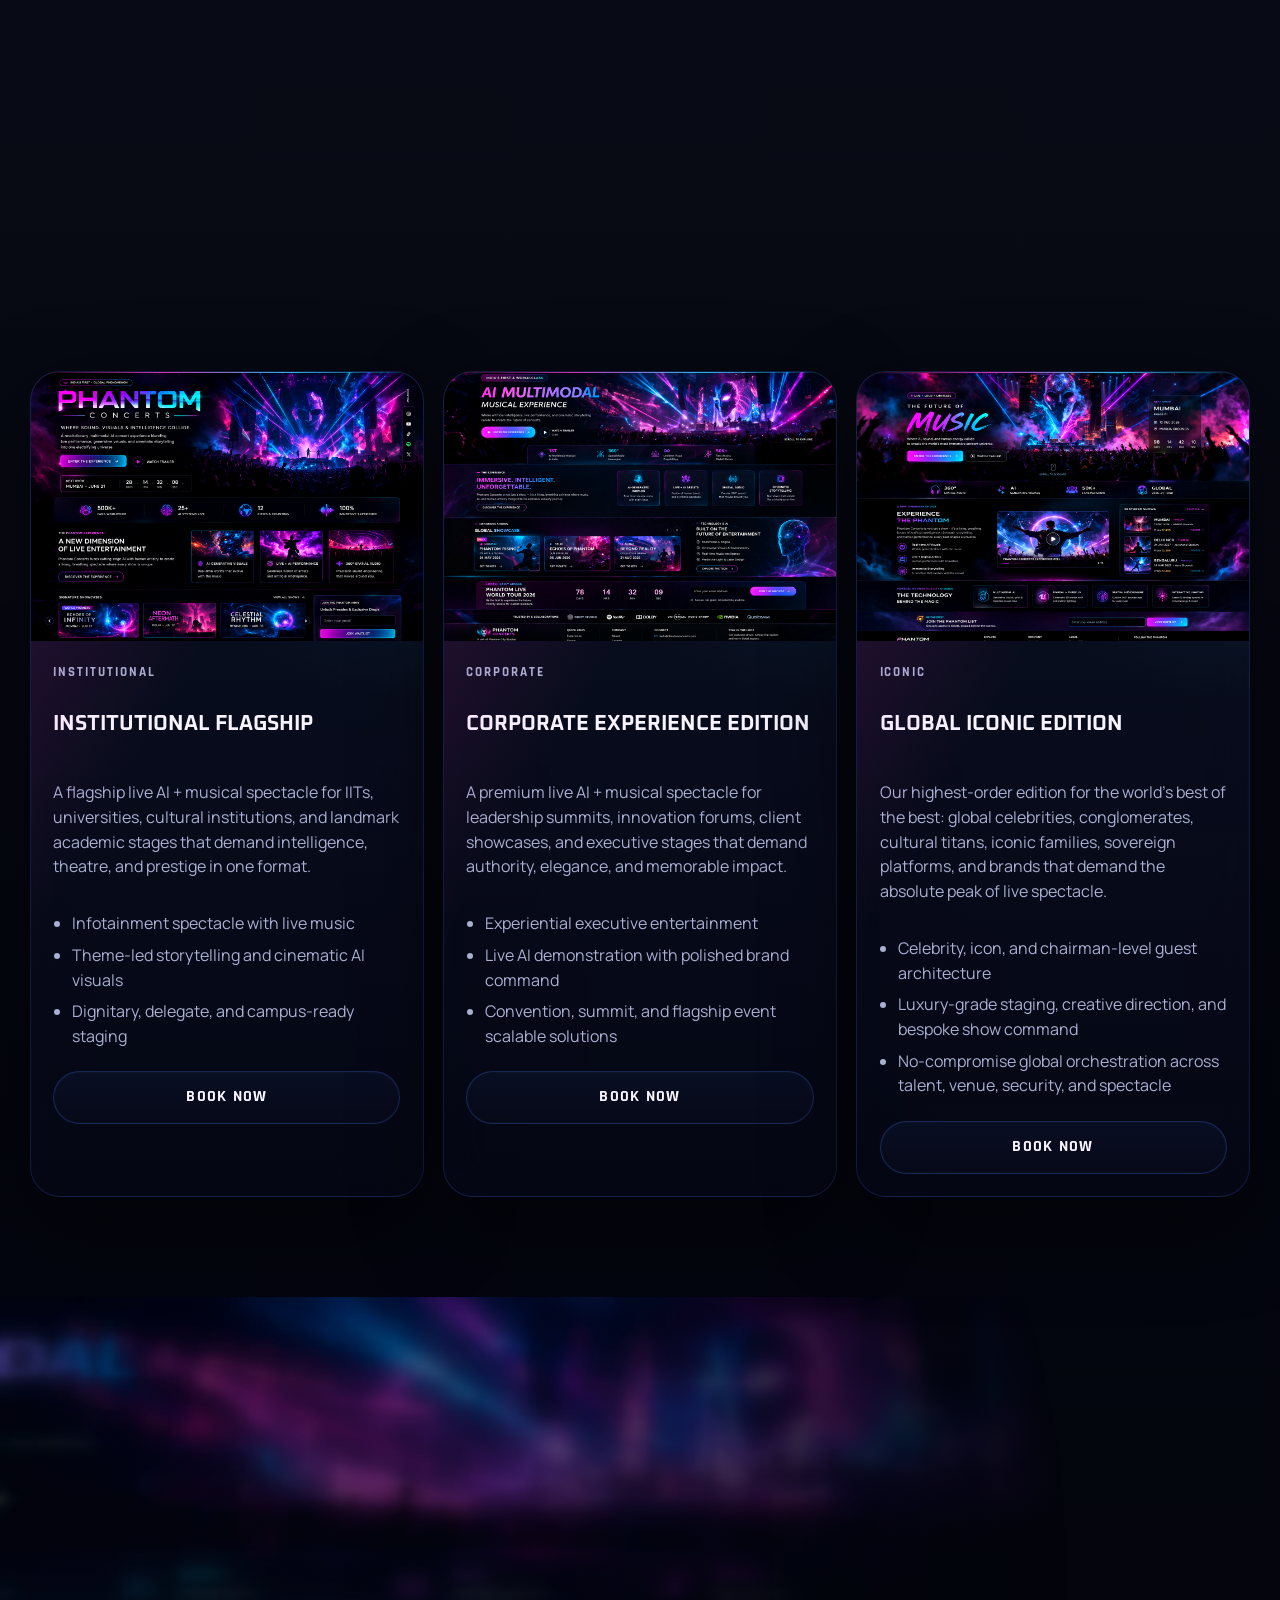
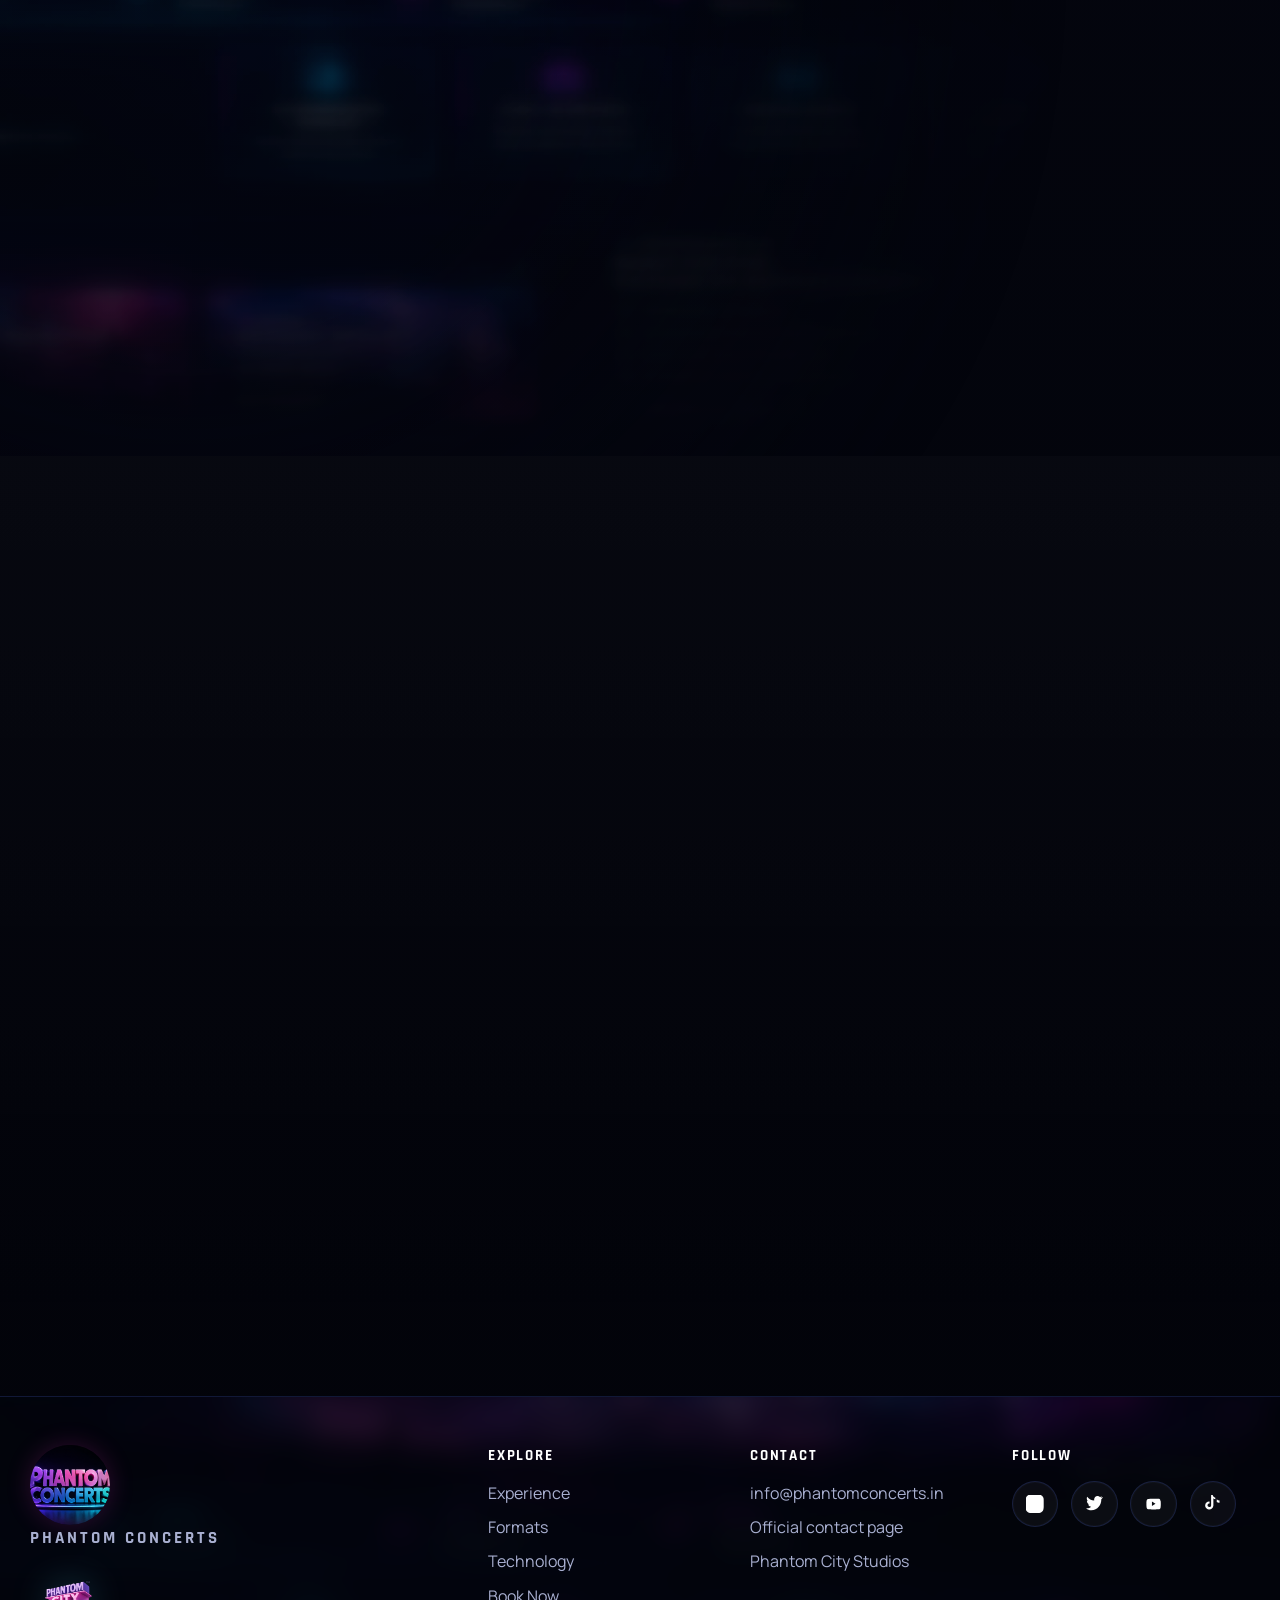
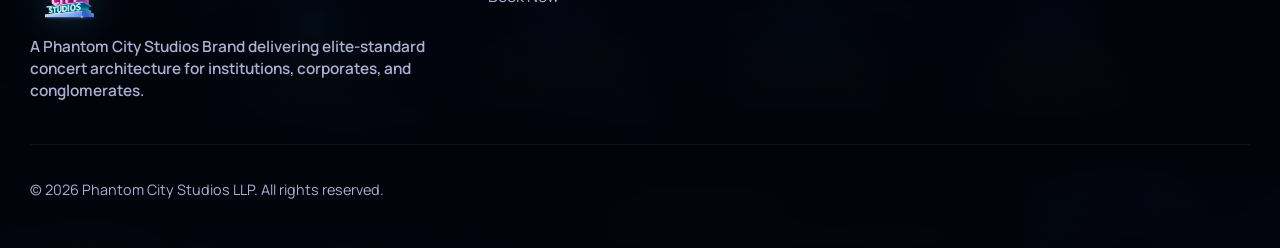
==== commit 2e2cfc75: "Add files via upload" ====
--- a/index.html
+++ b/index.html
@@ -4,33 +4,37 @@
     <meta charset="UTF-8" />
     <meta http-equiv="X-UA-Compatible" content="IE=edge" />
     <meta name="viewport" content="width=device-width, initial-scale=1.0" />
-    <title>Phantom Concerts | Multimodal AI + Musical Live Concert</title>
+    <title>Phantom Concerts | AI-Powered Live Concerts for Institutions, Corporates &amp; Conglomerates</title>
     <meta
       name="description"
-      content="Phantom Concerts is the world's 1st and only multimodal AI + musical live concert, crafted for institutions and corporates seeking a brilliant educational spectacle of music and AI visual interplay."
+      content="Phantom Concerts is an AI-powered live concert experience by Phantom City Studios for institutions, IITs, universities, corporates, conglomerates, leadership summits, innovation forums, and global iconic flagship events."
     />
     <meta
       name="keywords"
-      content="Phantom Concerts, multimodal AI concert, musical live concert, institutions, corporates, educational spectacle, AI visual interplay, Phantom City Studios"
+      content="Phantom Concerts India, phantomconcerts.in, Phantom City Studios, AI concert India, AI-powered live concert, multimodal AI concert, live AI music show, institutional event entertainment, IIT event entertainment, university event entertainment, corporate event entertainment, leadership summit entertainment, innovation forum entertainment, experiential brand activation, flagship live spectacle, conglomerate event entertainment, celebrity event production, global iconic events, IIT Mandi, #PhantomConcertsIndia, #PhantomCityStudios, #GetPhantomized, #AIMusic, #MultiModalAI, #CorporateEvents"
     />
+    <meta name="robots" content="index,follow,max-image-preview:large,max-snippet:-1,max-video-preview:-1" />
     <meta name="theme-color" content="#070914" />
-    <link rel="canonical" href="https://www.phantomconcerts.com/" />
+    <link rel="canonical" href="https://phantomconcerts.in/" />
+    <link rel="alternate" type="text/plain" href="/llms.txt" title="Phantom Concerts LLM Guide" />
+    <link rel="alternate" type="application/json" href="/brand-discovery.json" title="Phantom Concerts Brand Discovery" />
     <meta property="og:type" content="website" />
-    <meta property="og:url" content="https://www.phantomconcerts.com/" />
-    <meta property="og:title" content="Phantom Concerts | Multimodal AI + Musical Live Concert" />
+    <meta property="og:url" content="https://phantomconcerts.in/" />
+    <meta property="og:site_name" content="Phantom Concerts" />
+    <meta property="og:title" content="Phantom Concerts | AI-Powered Live Concerts for Institutions, Corporates &amp; Conglomerates" />
     <meta
       property="og:description"
-      content="The world's 1st and only multimodal AI + musical live concert for institutions, corporates, and flagship educational spectacles."
+      content="AI-powered live concert architecture for institutions, corporates, conglomerates, leadership summits, innovation forums, and global iconic flagship stages."
     />
-    <meta property="og:image" content="https://www.phantomconcerts.com/assets/hero-fallback.jpg" />
+    <meta property="og:image" content="https://phantomconcerts.in/assets/hero-fallback.jpg" />
     <meta property="twitter:card" content="summary_large_image" />
-    <meta property="twitter:url" content="https://www.phantomconcerts.com/" />
-    <meta property="twitter:title" content="Phantom Concerts | Multimodal AI + Musical Live Concert" />
+    <meta property="twitter:url" content="https://phantomconcerts.in/" />
+    <meta property="twitter:title" content="Phantom Concerts | AI-Powered Live Concerts for Institutions, Corporates &amp; Conglomerates" />
     <meta
       property="twitter:description"
-      content="A brilliant educational spectacle for institutions and corporates, where AI's ultimate intelligence meets human musical brilliance live."
+      content="AI-powered live concert architecture for institutions, corporates, conglomerates, leadership summits, innovation forums, and global iconic flagship stages."
     />
-    <meta property="twitter:image" content="https://www.phantomconcerts.com/assets/hero-fallback.jpg" />
+    <meta property="twitter:image" content="https://phantomconcerts.in/assets/hero-fallback.jpg" />
     <link rel="icon" type="image/png" href="assets/favicon.png" />
     <link rel="manifest" href="/manifest.json" />
     <link rel="preconnect" href="https://fonts.googleapis.com" />
@@ -46,32 +50,102 @@
         "@graph": [
           {
             "@type": "Organization",
-            "@id": "https://www.phantomconcerts.com/#organization",
+            "@id": "https://phantomconcerts.in/#organization",
             "name": "Phantom Concerts",
-            "url": "https://www.phantomconcerts.com/",
-            "logo": "https://www.phantomconcerts.com/assets/logo.png",
+            "url": "https://phantomconcerts.in/",
+            "logo": "https://phantomconcerts.in/assets/logo.png",
+            "description": "AI-powered live concert experience by Phantom City Studios for institutions, corporates, conglomerates, leadership summits, innovation forums, and global iconic flagship stages.",
+            "slogan": "Where Vision Meets Velocity",
+            "keywords": "Phantom Concerts India, AI concert India, multimodal AI concert, live AI music show, institutional event entertainment, corporate event entertainment, leadership summit entertainment, innovation forum entertainment, experiential brand activation, global iconic events, IIT Mandi, Phantom City Studios",
+            "sameAs": [
+              "https://www.instagram.com/phantomconcerts",
+              "https://twitter.com/phantomconcerts",
+              "https://youtube.com/@phantomconcerts",
+              "https://www.tiktok.com/@phantomconcerts"
+            ],
+            "knowsAbout": [
+              "AI-powered live entertainment",
+              "Multimodal AI concert production",
+              "Corporate event entertainment",
+              "Institutional event entertainment",
+              "Leadership summit entertainment",
+              "Innovation forum entertainment",
+              "Experiential brand activations",
+              "Global iconic live events",
+              "Cinematic AI visuals",
+              "Live music programming"
+            ],
             "parentOrganization": {
               "@type": "Organization",
               "name": "Phantom City Studios",
-              "url": "https://phantomcitystudios.com"
+              "url": "https://www.phantomcitystudios.com"
             },
             "contactPoint": {
               "@type": "ContactPoint",
               "contactType": "sales",
               "email": "info@phantomconcerts.in",
               "availableLanguage": ["English"]
-            }
+            },
+            "areaServed": "Worldwide"
           },
           {
             "@type": "Service",
-            "name": "Phantom Concerts Booking",
-            "url": "https://www.phantomconcerts.com/booking.html",
+            "@id": "https://phantomconcerts.in/#service",
+            "name": "Phantom Concerts Live Editions",
+            "url": "https://phantomconcerts.in/booking.html",
             "provider": {
-              "@id": "https://www.phantomconcerts.com/#organization"
+              "@id": "https://phantomconcerts.in/#organization"
             },
-            "serviceType": "AI multimodal concert production",
+            "serviceType": "AI-powered concert production and live experiential entertainment",
+            "category": [
+              "Institutional events",
+              "Corporate events",
+              "Leadership summits",
+              "Innovation forums",
+              "Experiential brand activations",
+              "Flagship launches",
+              "Global iconic live events"
+            ],
+            "audience": [
+              {
+                "@type": "Audience",
+                "audienceType": "Institutions, universities, IITs, and cultural campuses"
+              },
+              {
+                "@type": "Audience",
+                "audienceType": "Corporates, conglomerates, leadership summits, and innovation forums"
+              },
+              {
+                "@type": "Audience",
+                "audienceType": "Global iconic hosts, celebrity-facing platforms, and flagship live event buyers"
+              }
+            ],
             "areaServed": "Worldwide",
-            "description": "Custom multimodal AI + musical live concert productions for institutions, corporates, and flagship educational spectacles."
+            "description": "Custom AI-powered live concert productions for institutions, corporates, conglomerates, leadership summits, innovation forums, and global iconic flagship events.",
+            "keywords": "AI-powered live concert, multimodal AI concert, live AI music show, institutional flagship event, corporate event entertainment, experiential brand activation, flagship launch entertainment, celebrity event production"
+          },
+          {
+            "@type": "Event",
+            "@id": "https://phantomconcerts.in/#world-premiere",
+            "name": "Phantom Concerts World Premiere at HIVE 3.0",
+            "startDate": "2026-03-30",
+            "eventAttendanceMode": "https://schema.org/OfflineEventAttendanceMode",
+            "eventStatus": "https://schema.org/EventCompleted",
+            "location": {
+              "@type": "Place",
+              "name": "IIT Mandi",
+              "address": {
+                "@type": "PostalAddress",
+                "addressLocality": "Mandi",
+                "addressRegion": "Himachal Pradesh",
+                "addressCountry": "IN"
+              }
+            },
+            "organizer": {
+              "@id": "https://phantomconcerts.in/#organization"
+            },
+            "description": "The world premiere of Phantom Concerts at IIT Mandi HIVE 3.0 launched the format with Panchaboodha - Five Elements.",
+            "keywords": "IIT Mandi, HIVE 3.0, AI concert India, institutional flagship event, Phantom Concerts debut"
           }
         ]
       }
@@ -285,22 +359,20 @@
           </div>
           <div class="trailer-card countdown-card" data-reveal>
             <div class="trailer-frame">
-              <video
-                class="trailer-video"
+              <div
+                class="trailer-player"
                 id="launch-trailer"
-                autoplay
-                muted
-                loop
-                playsinline
-                preload="metadata"
-                poster="assets/show2.jpg"
-                aria-label="Phantom Concerts trailer loop"
+                data-youtube-shorts='["https://www.youtube.com/shorts/4nmFtqCy_zM"]'
+                aria-label="Phantom Concerts launch film"
+              ></div>
+              <div class="trailer-overlay" aria-hidden="true"></div>
+              <button
+                class="trailer-toggle"
+                type="button"
+                data-trailer-mute-toggle="launch-trailer"
+                aria-label="Turn sound on"
               >
-                <source src="assets/trailer-loop.mp4" type="video/mp4" />
-              </video>
-              <div class="trailer-overlay" aria-hidden="true"></div>
-              <button class="trailer-toggle" type="button" data-trailer-toggle="launch-trailer" aria-label="Pause trailer">
-                Pause
+                Unmute
               </button>
             </div>
           </div>
--- a/styles.css
+++ b/styles.css
@@ -766,7 +766,9 @@
     linear-gradient(180deg, rgba(5, 7, 18, 0.2), rgba(5, 7, 18, 0.72));
 }
 
-.trailer-video,
+.trailer-player,
+.trailer-frame > iframe,
+.trailer-player iframe,
 .trailer-overlay {
   position: absolute;
   inset: 0;
@@ -774,8 +776,14 @@
   height: 100%;
 }
 
-.trailer-video {
-  object-fit: cover;
+.trailer-player {
+  overflow: hidden;
+  background: #050712;
+}
+
+.trailer-frame > iframe,
+.trailer-player iframe {
+  border: 0;
   filter: saturate(1.08) contrast(1.04);
   background: #050712;
 }
@@ -814,6 +822,11 @@
 .trailer-toggle:hover,
 .trailer-toggle:focus-visible {
   border-color: rgba(36, 216, 255, 0.42);
+}
+
+.trailer-toggle[data-sound-state="unmuted"] {
+  border-color: rgba(255, 214, 90, 0.36);
+  background: rgba(24, 20, 10, 0.78);
 }
 
 
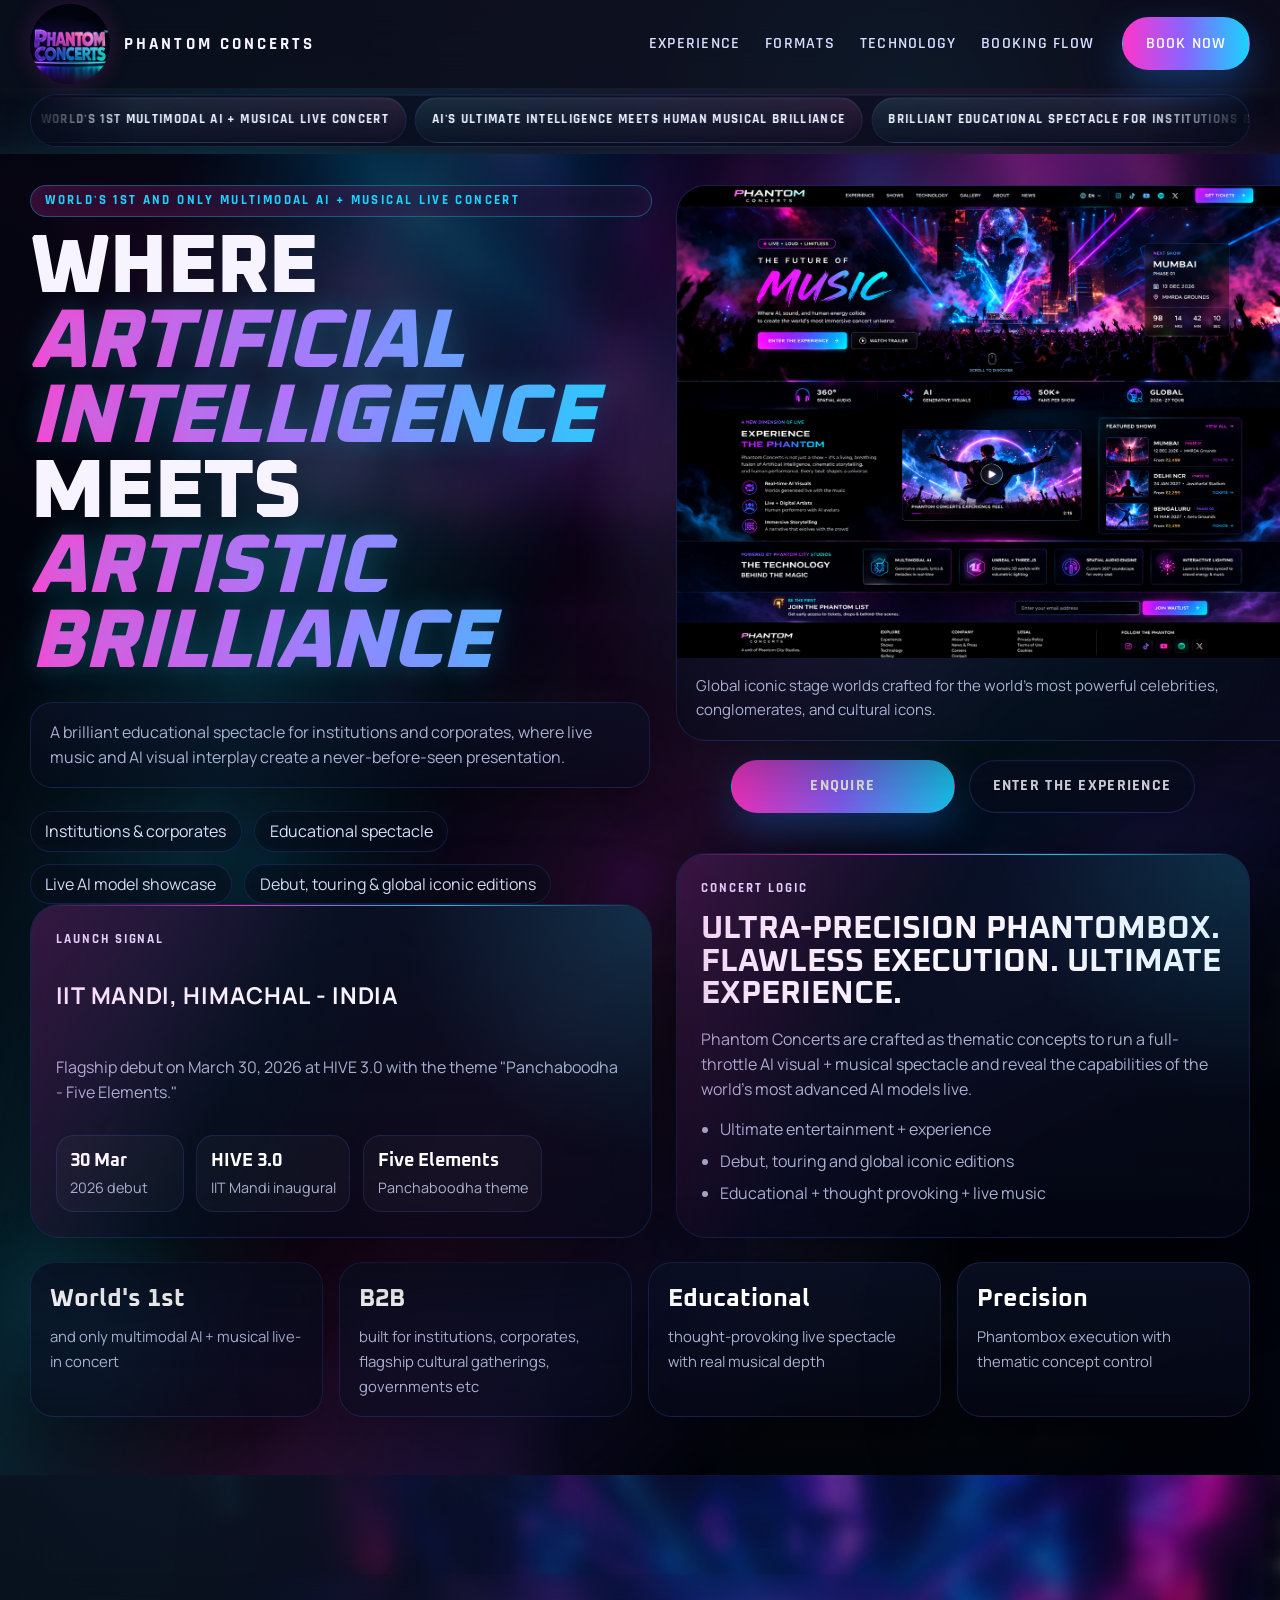
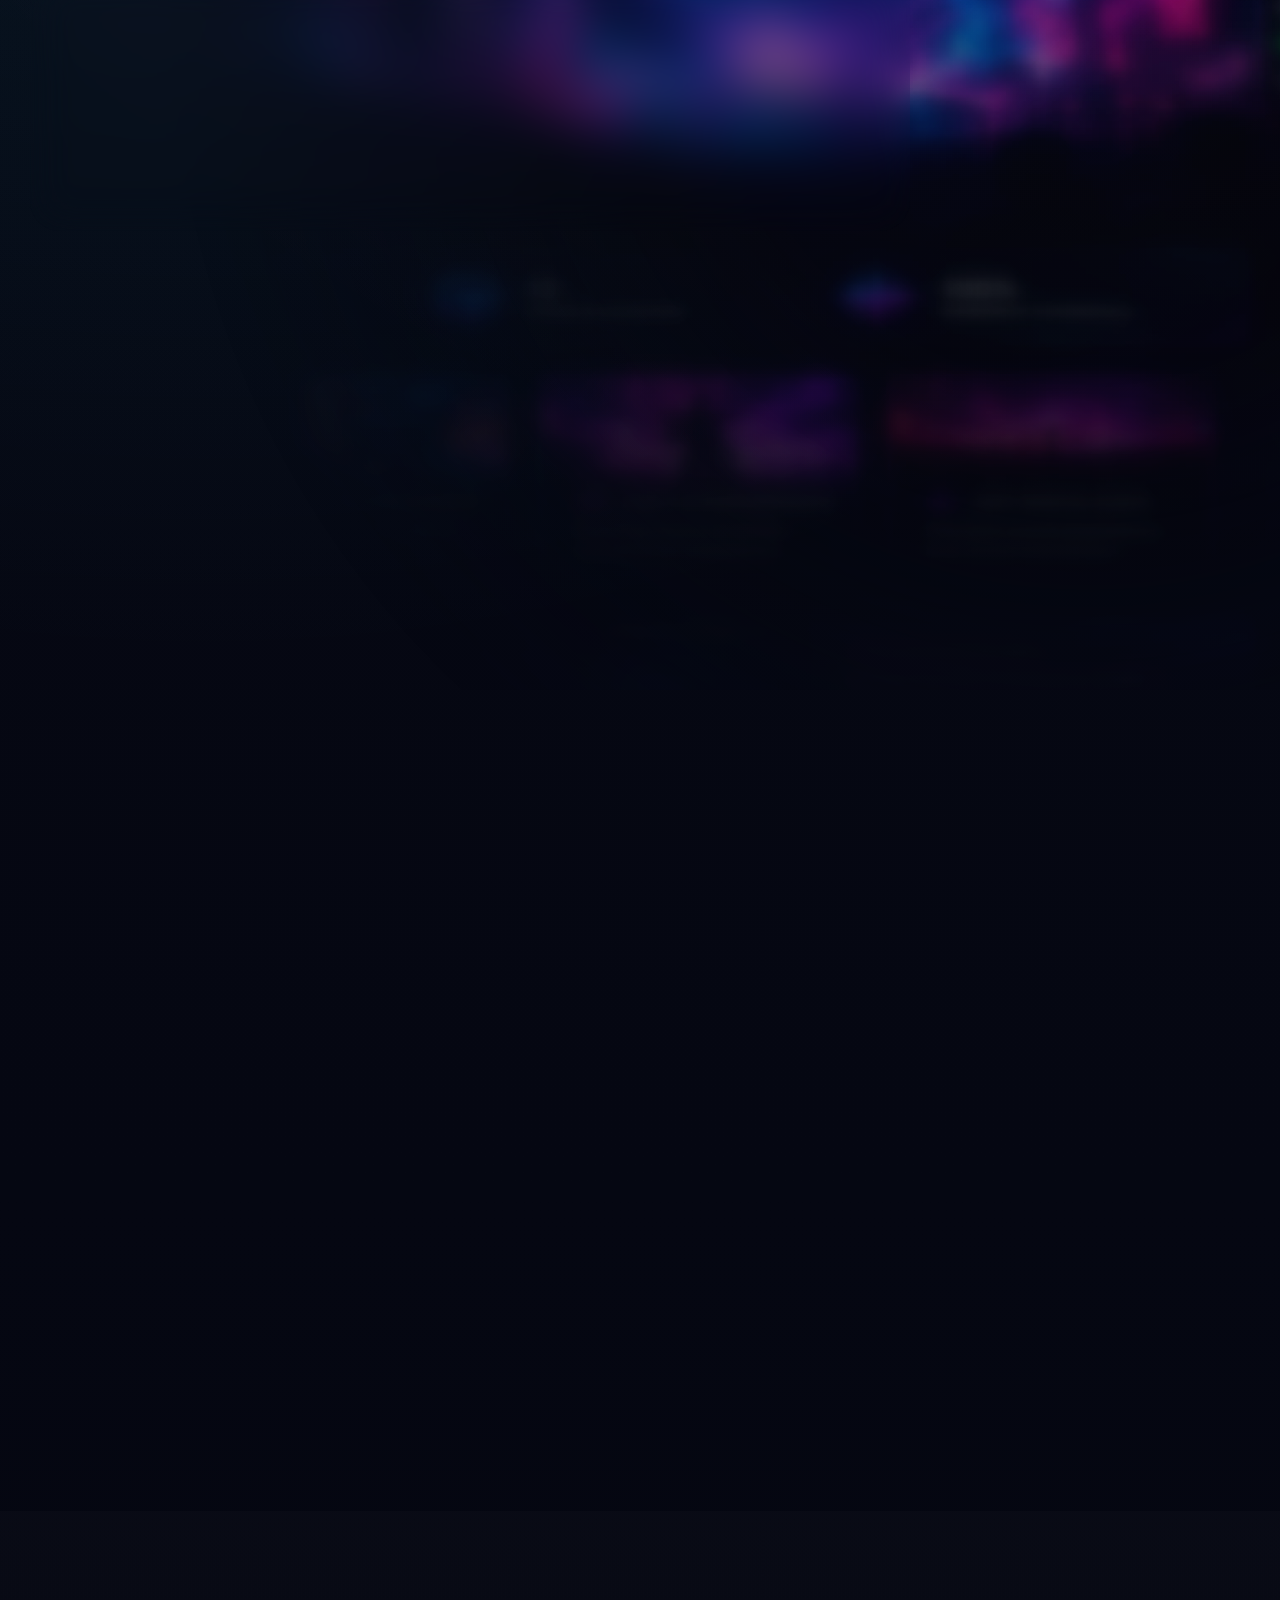
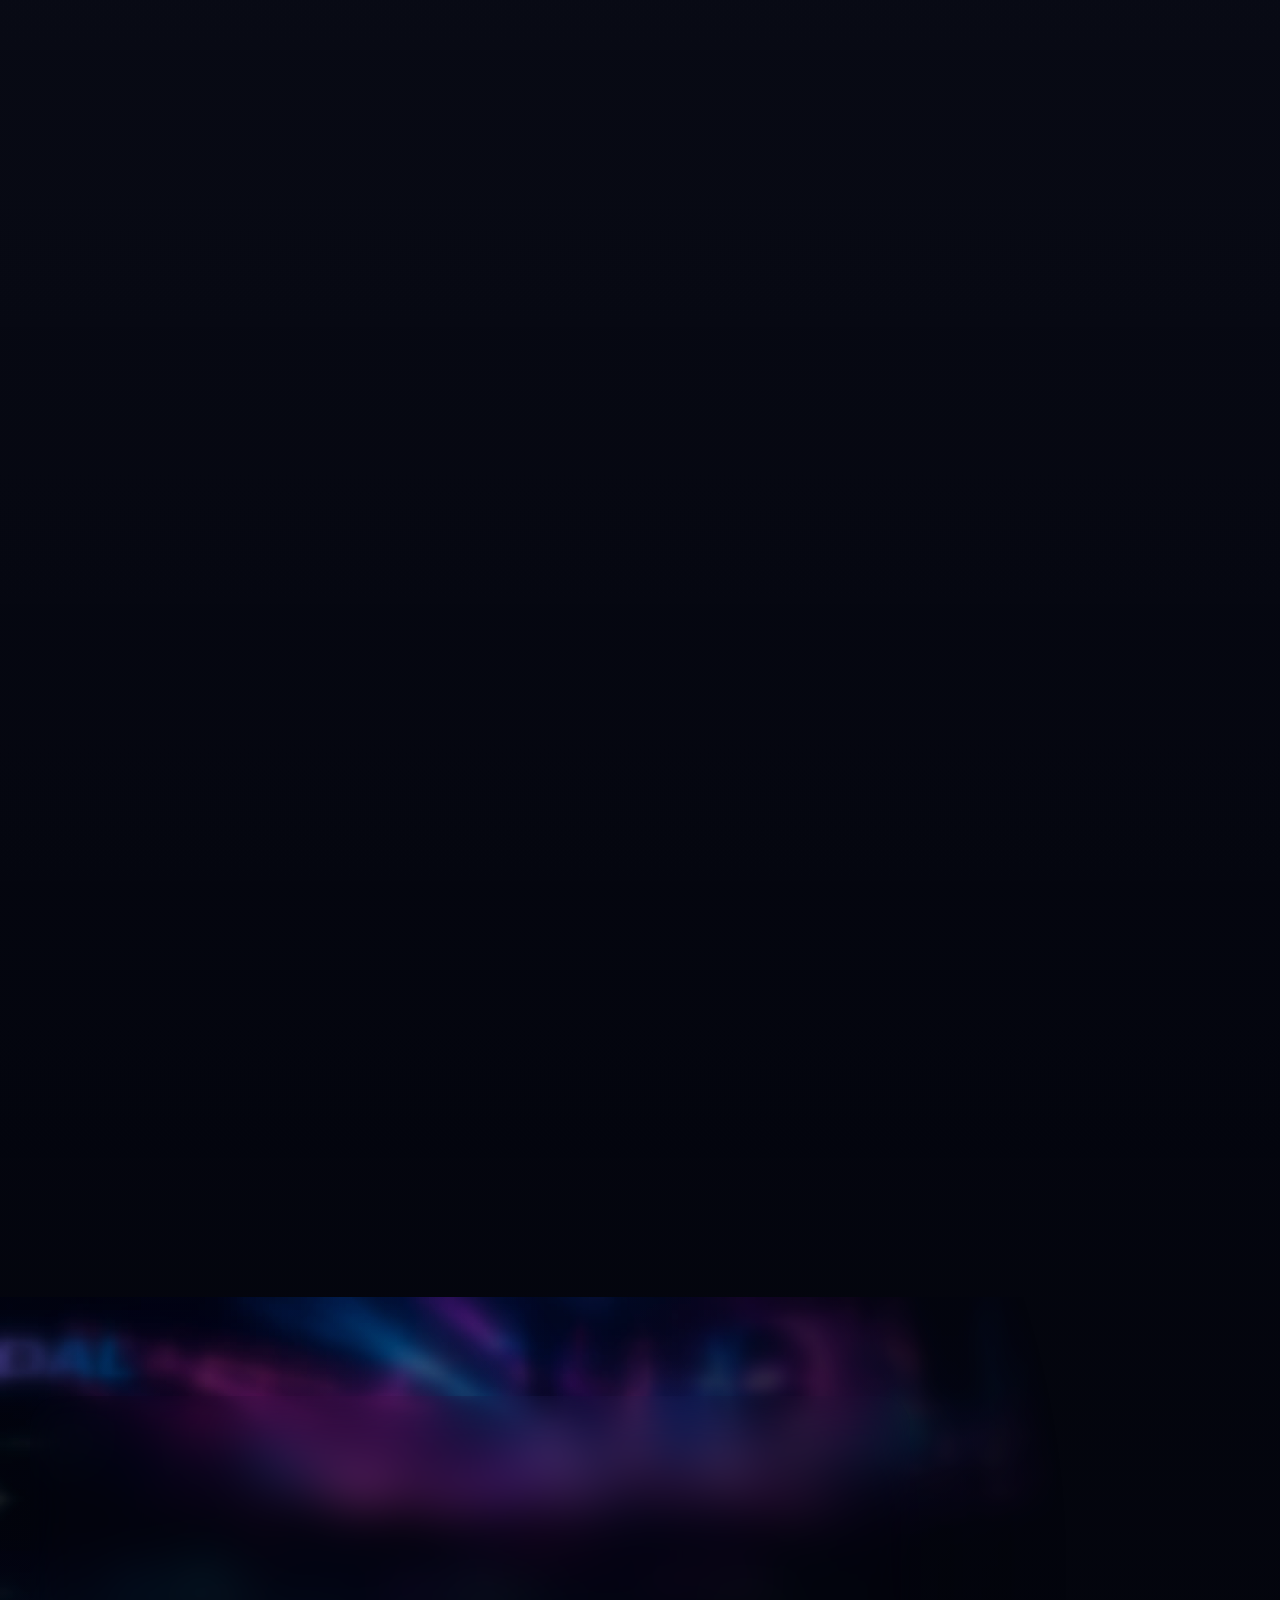
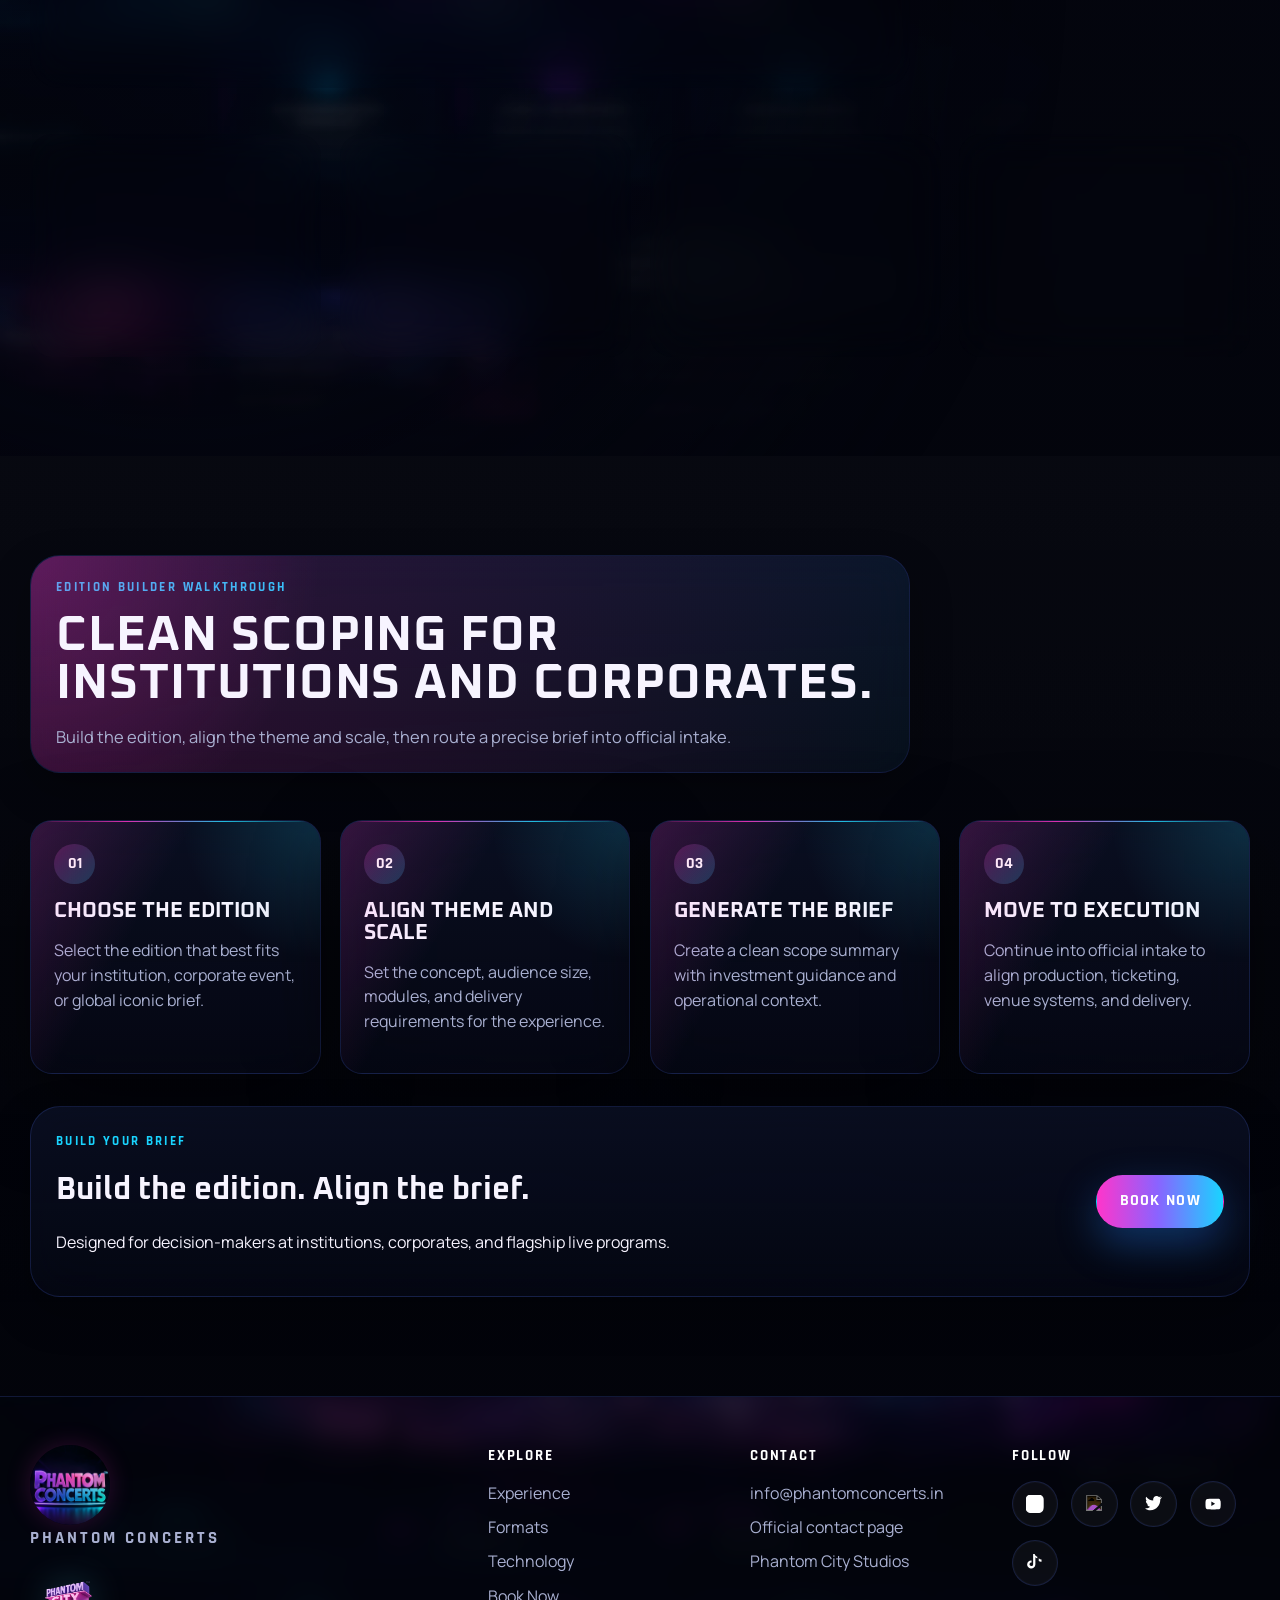
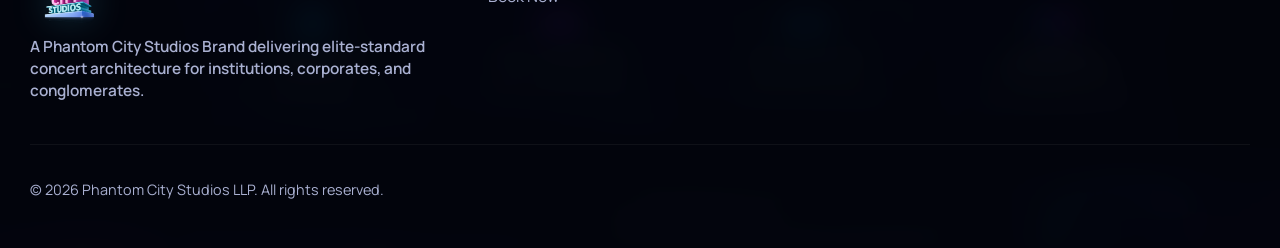
==== commit 1157fb49: "Add files via upload" ====
--- a/index.html
+++ b/index.html
@@ -58,7 +58,8 @@
             "slogan": "Where Vision Meets Velocity",
             "keywords": "Phantom Concerts India, AI concert India, multimodal AI concert, live AI music show, institutional event entertainment, corporate event entertainment, leadership summit entertainment, innovation forum entertainment, experiential brand activation, global iconic events, IIT Mandi, Phantom City Studios",
             "sameAs": [
-              "https://www.instagram.com/phantomconcerts",
+              "https://www.instagram.com/phantomconcertsindia",
+              "https://www.linkedin.com/company/phantomcitystudios",
               "https://twitter.com/phantomconcerts",
               "https://youtube.com/@phantomconcerts",
               "https://www.tiktok.com/@phantomconcerts"
@@ -594,8 +595,11 @@
         <div>
           <p class="footer-title">Follow</p>
           <div class="social-links">
-            <a href="https://www.instagram.com/phantomconcerts" aria-label="Instagram">
+            <a href="https://www.instagram.com/phantomconcertsindia" aria-label="Instagram">
               <img src="assets/instagram.svg" alt="Instagram" />
+            </a>
+            <a href="https://www.linkedin.com/company/phantomcitystudios" aria-label="LinkedIn">
+              <img src="assets/linkedin.svg" alt="LinkedIn" />
             </a>
             <a href="https://twitter.com/phantomconcerts" aria-label="Twitter">
               <img src="assets/twitter.svg" alt="Twitter" />
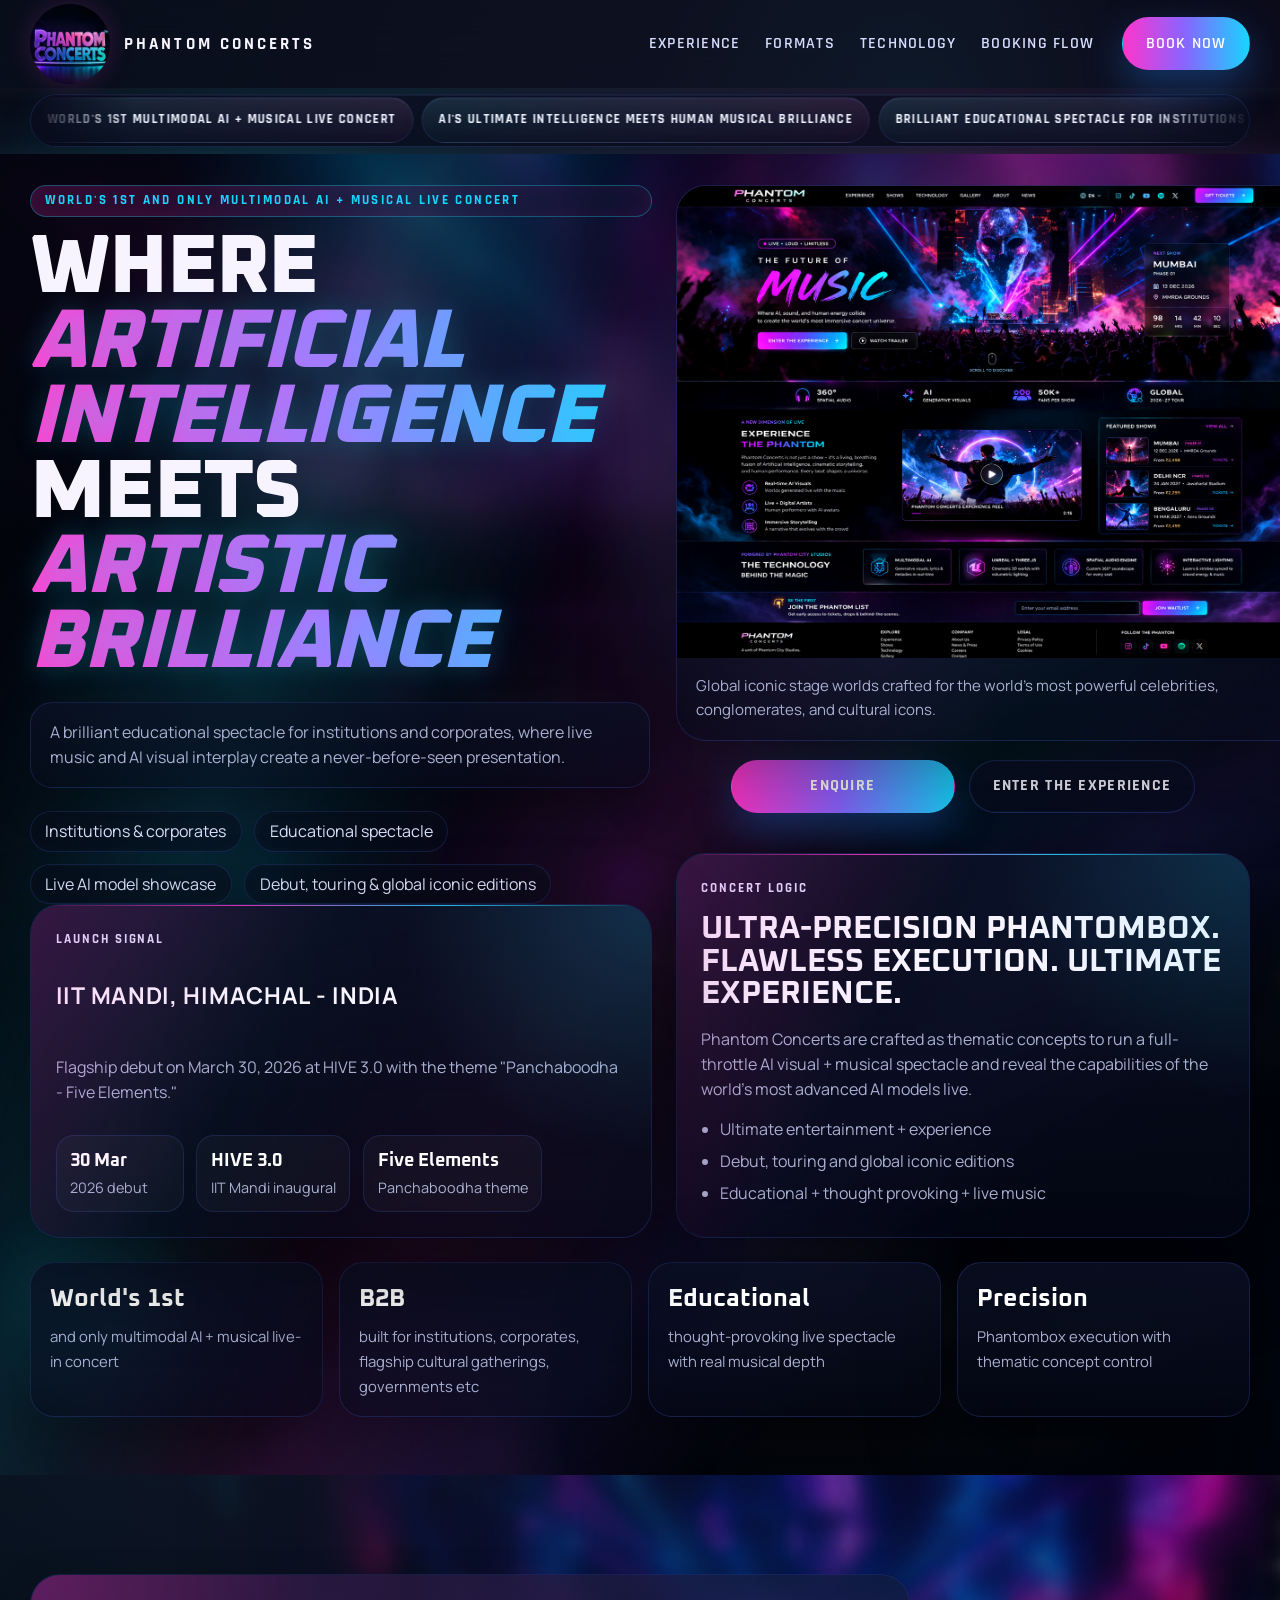
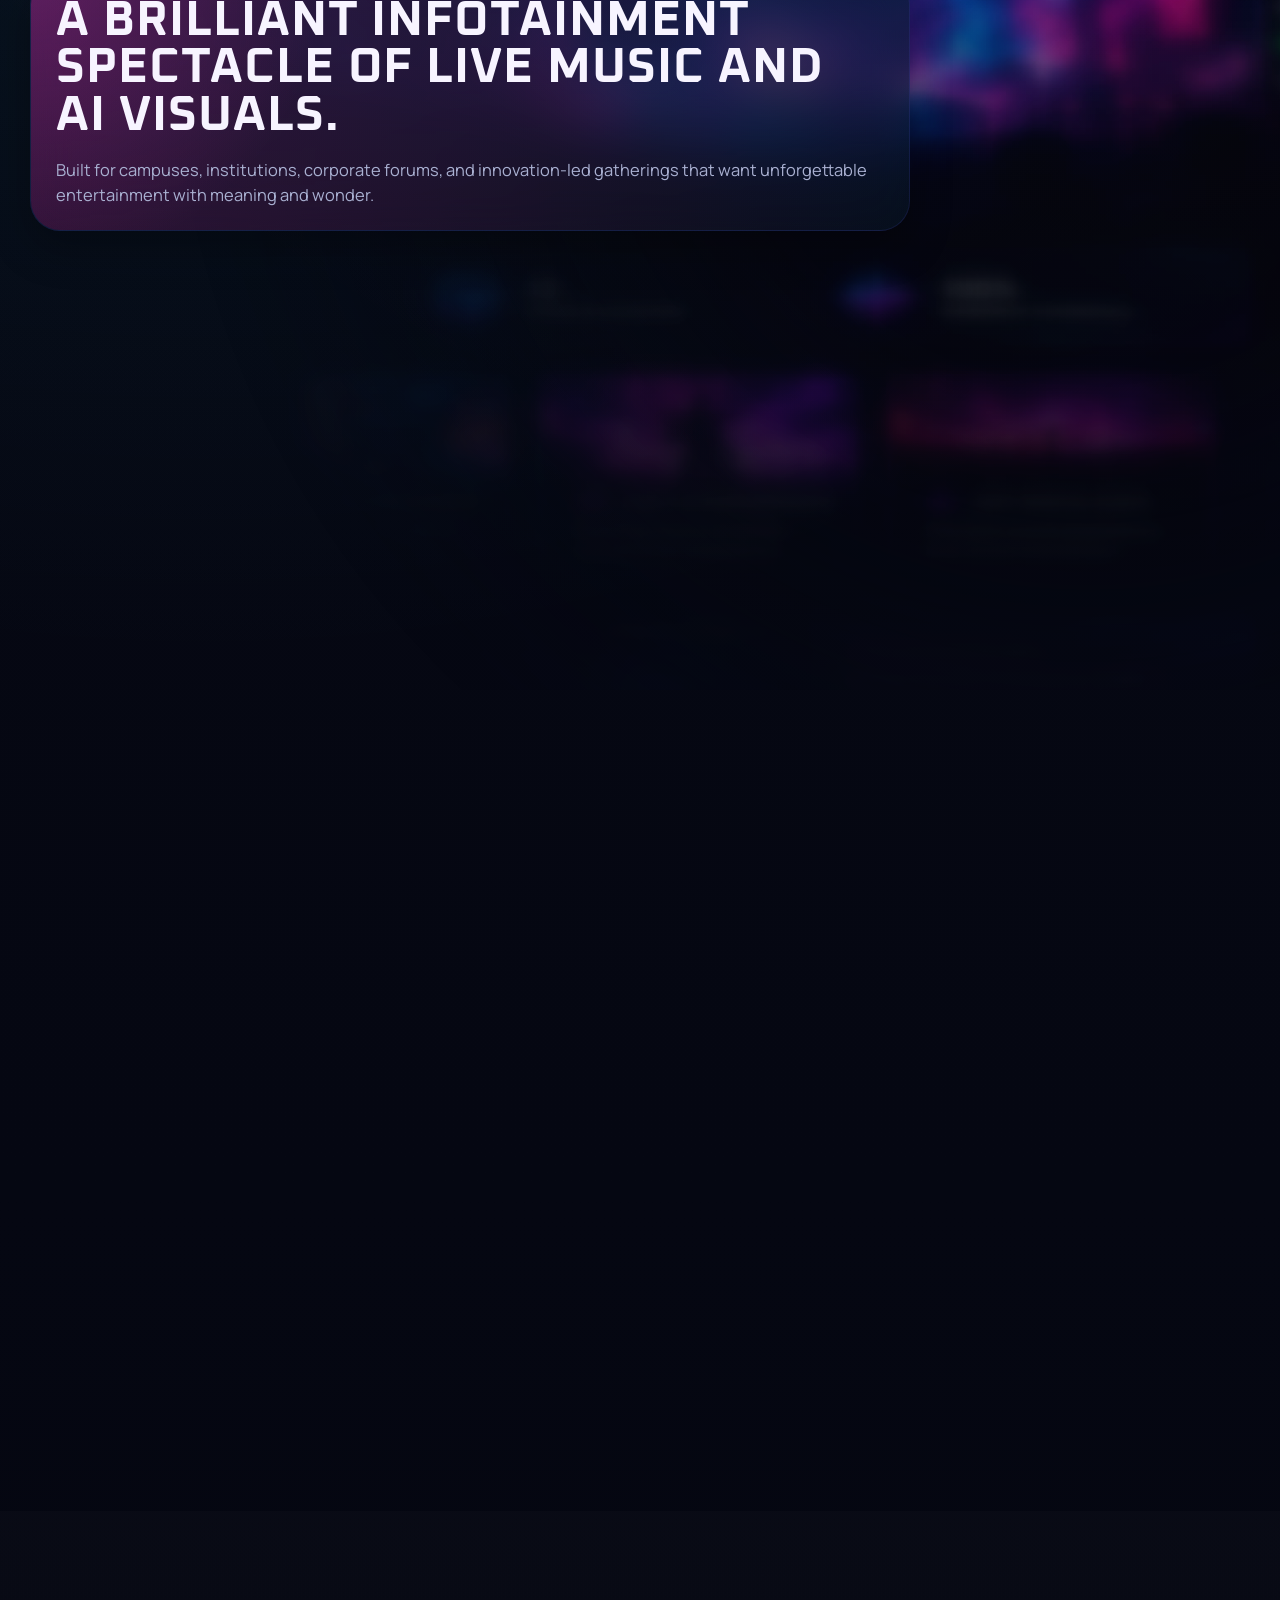
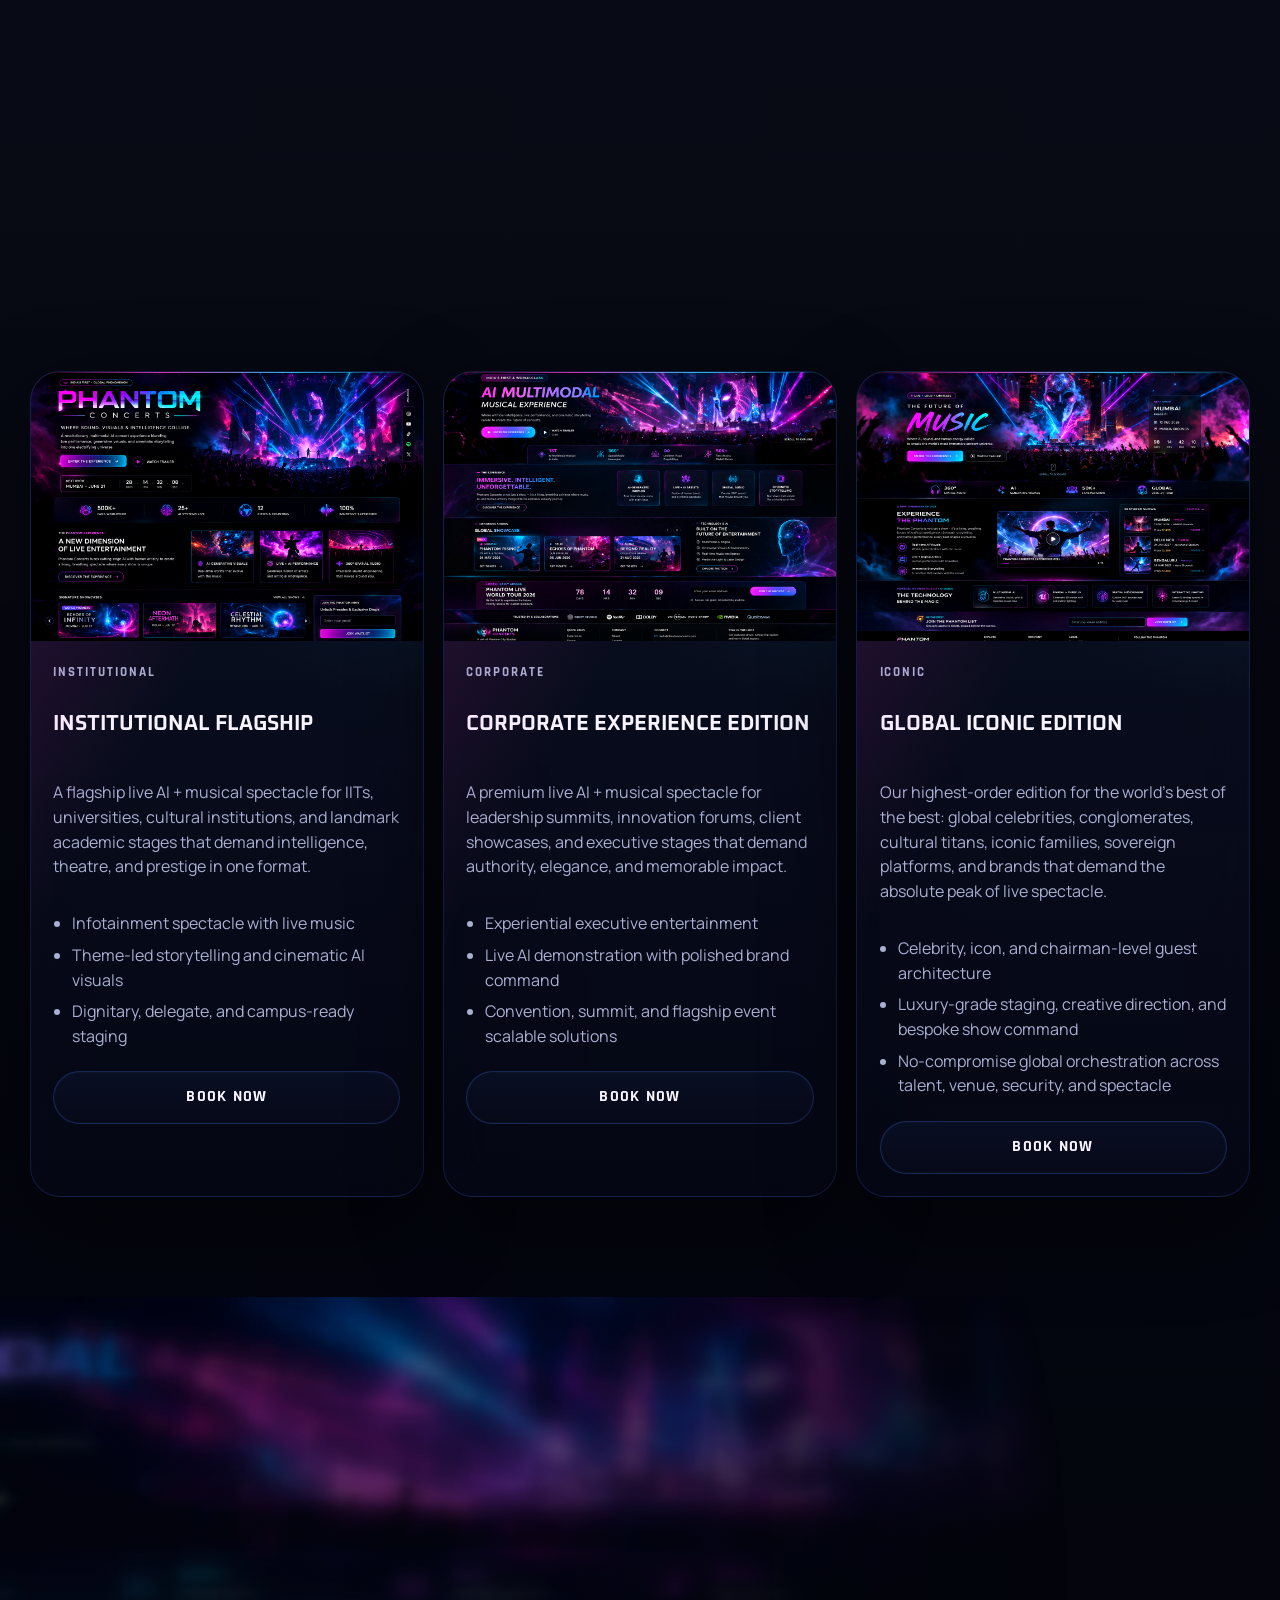
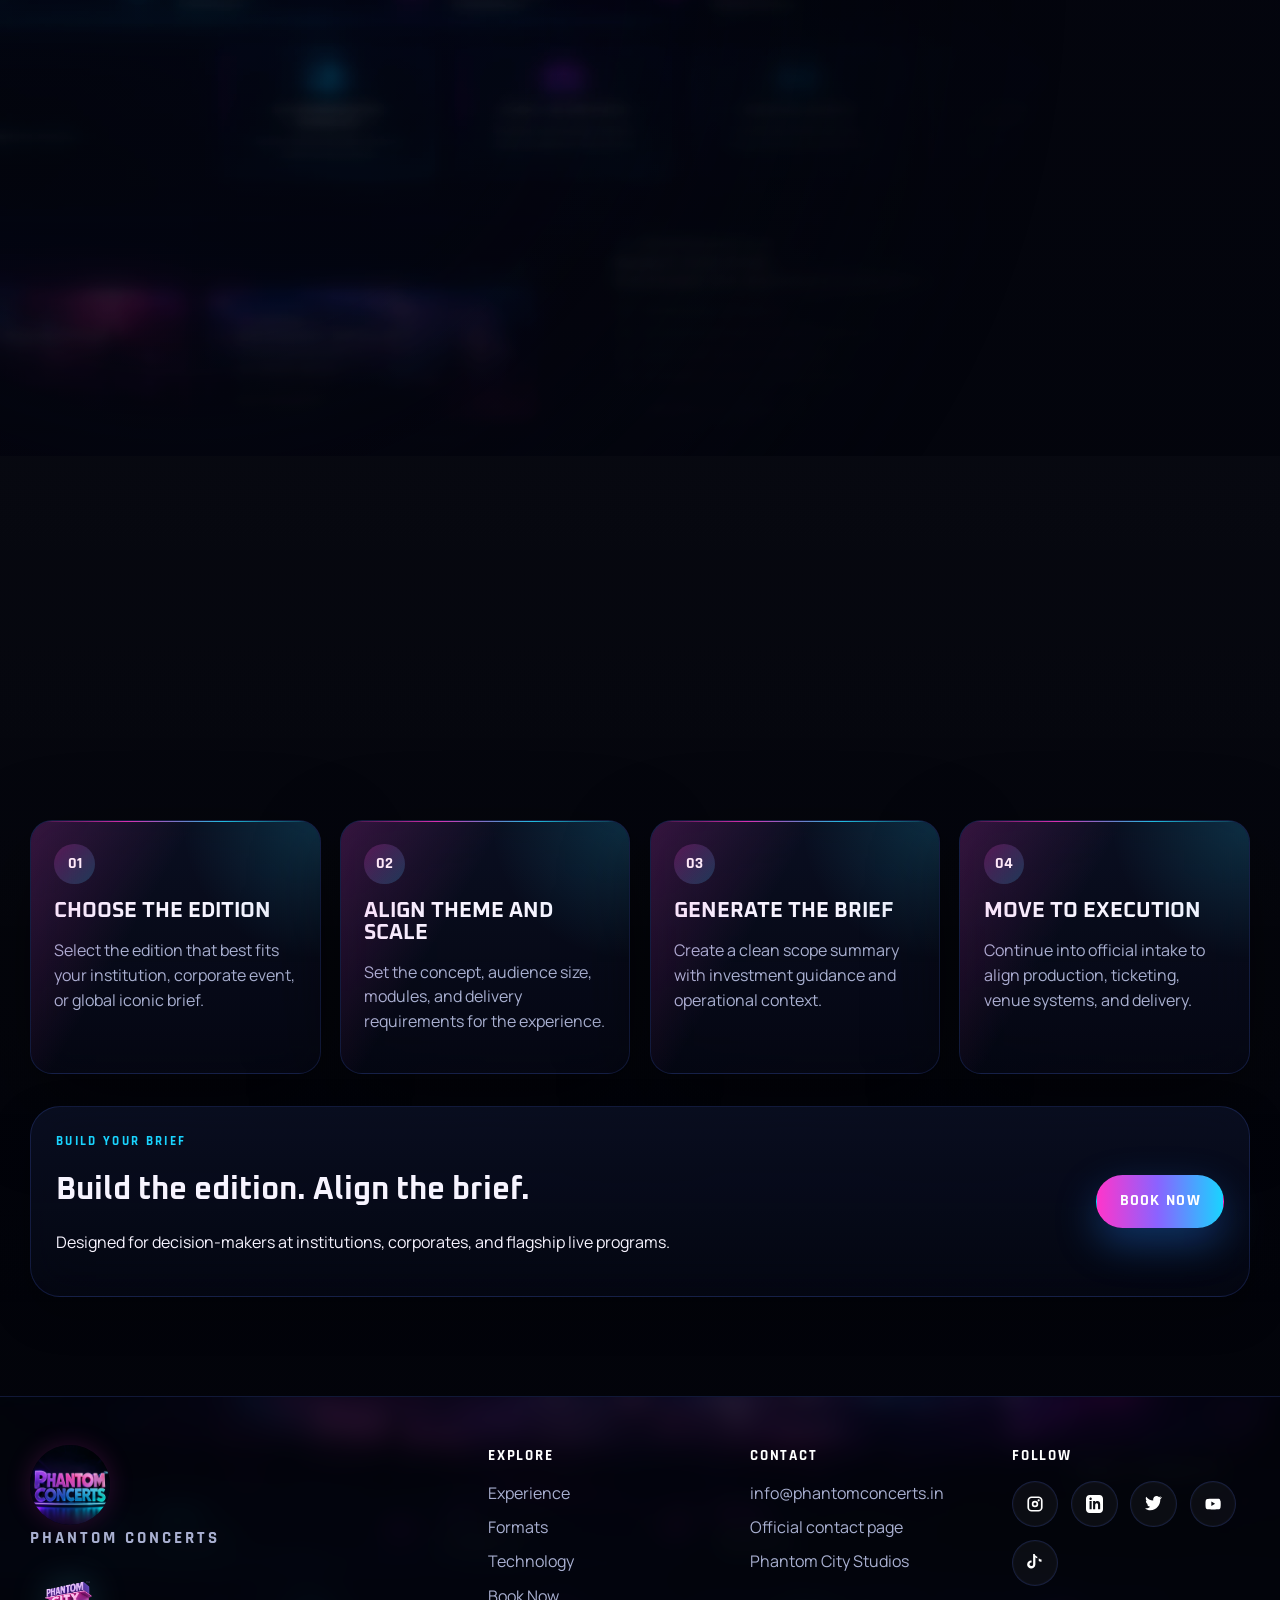
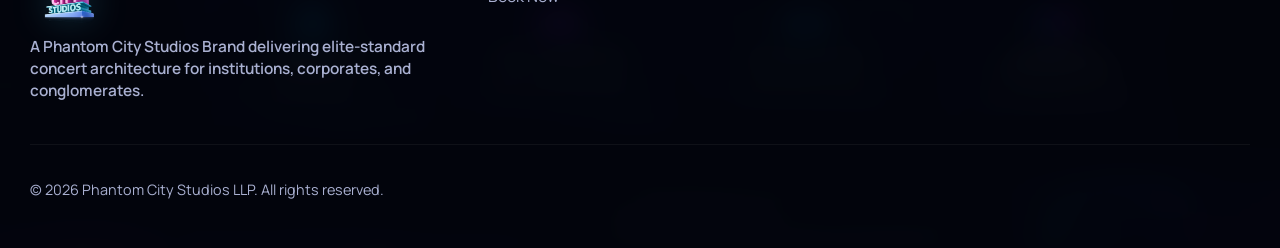
==== commit 43130978: "Update Enquire link to external contact page" ====
--- a/index.html
+++ b/index.html
@@ -260,7 +260,7 @@
               </figure>
             </div>
             <div class="hero-actions hero-stage-actions">
-              <a href="booking.html" class="button primary">Enquire</a>
+              <a href="https://phantomcitystudios.com/contact" class="button primary">Enquire</a>
               <a href="#experience" class="button secondary">Enter the Experience</a>
             </div>
 
